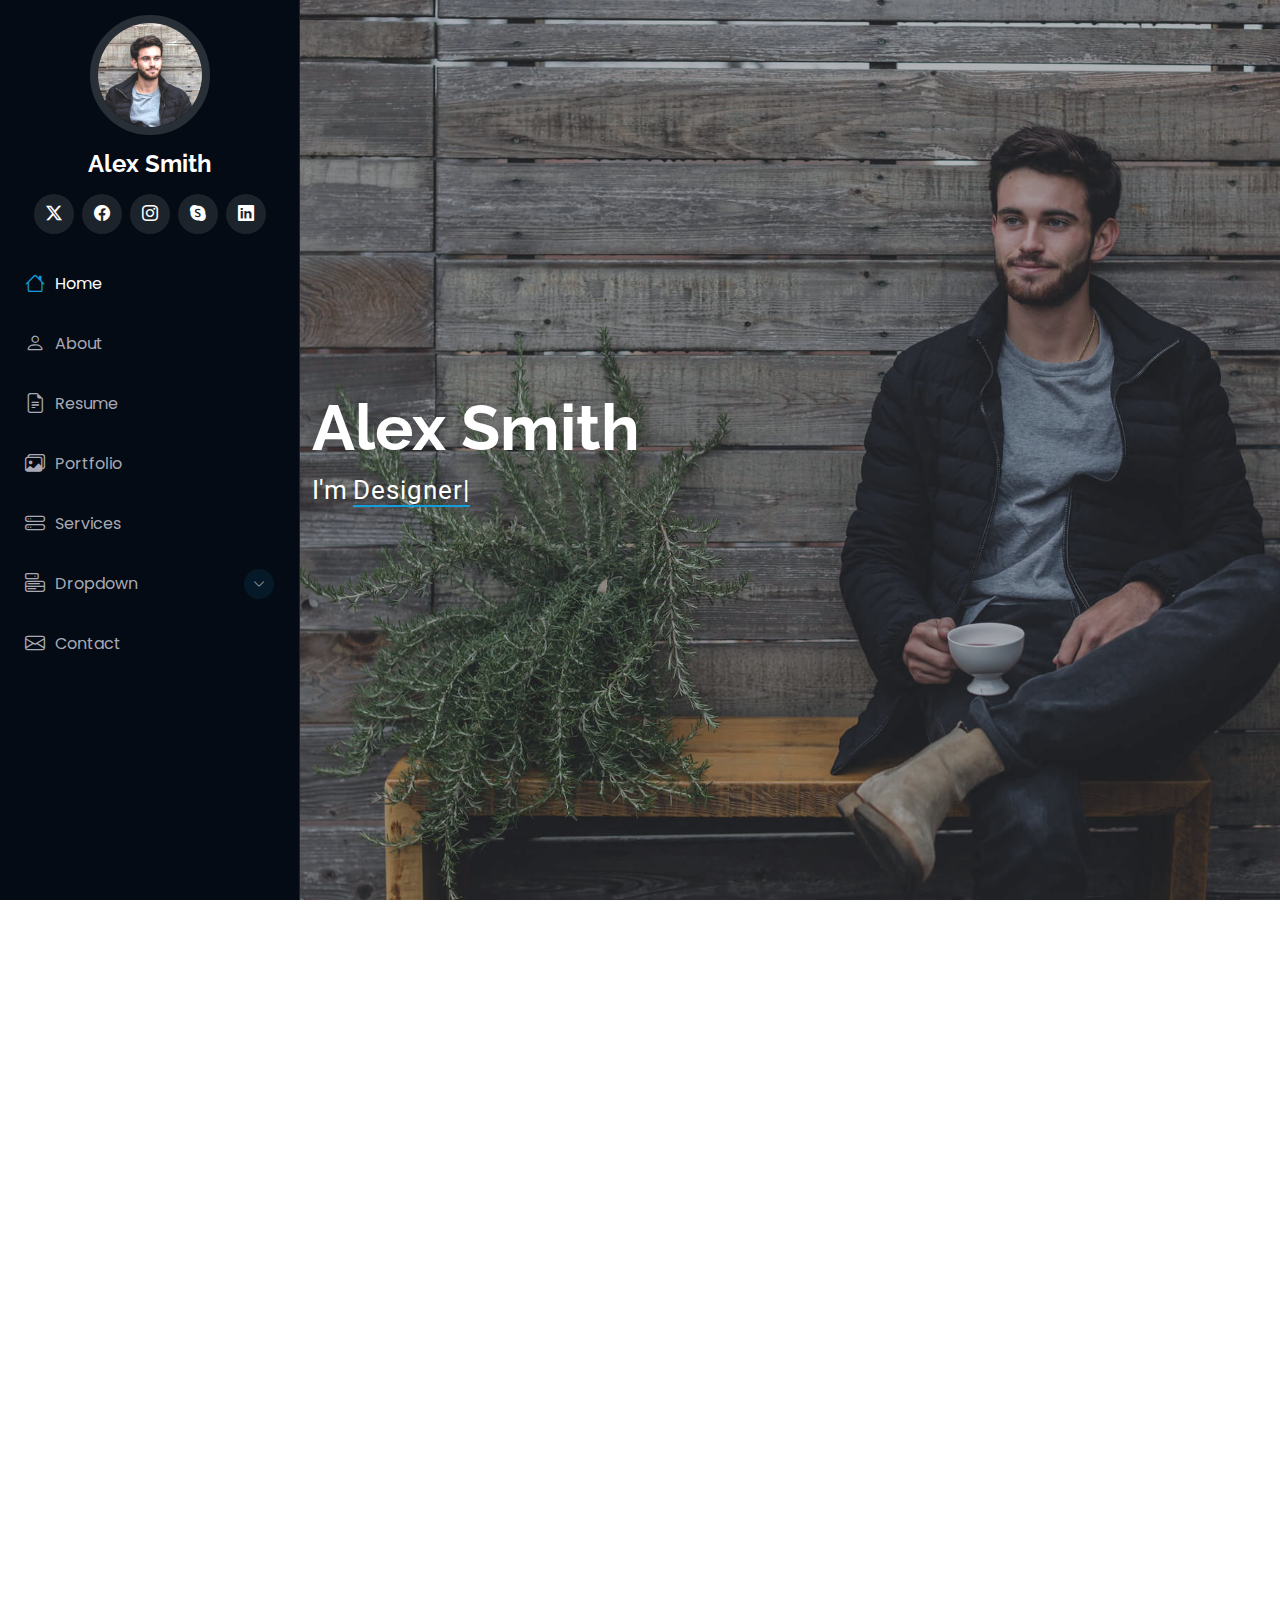
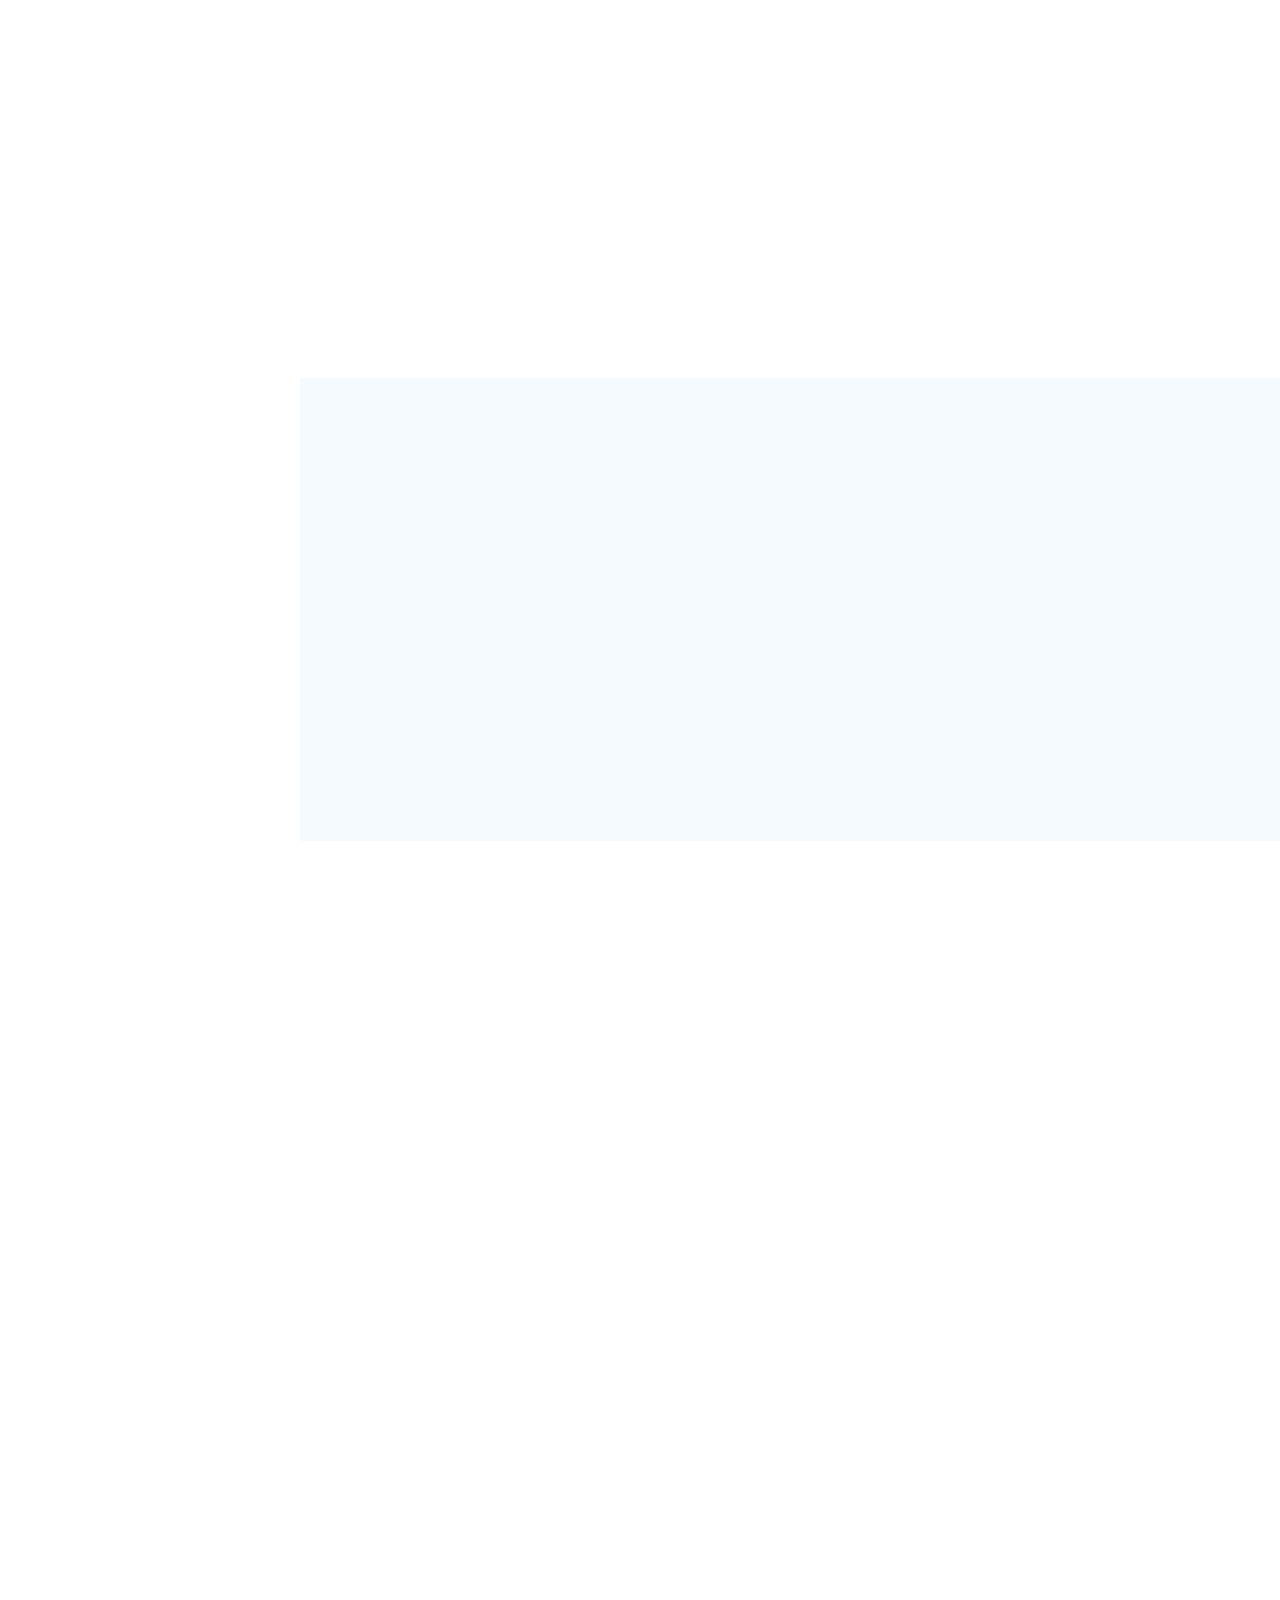
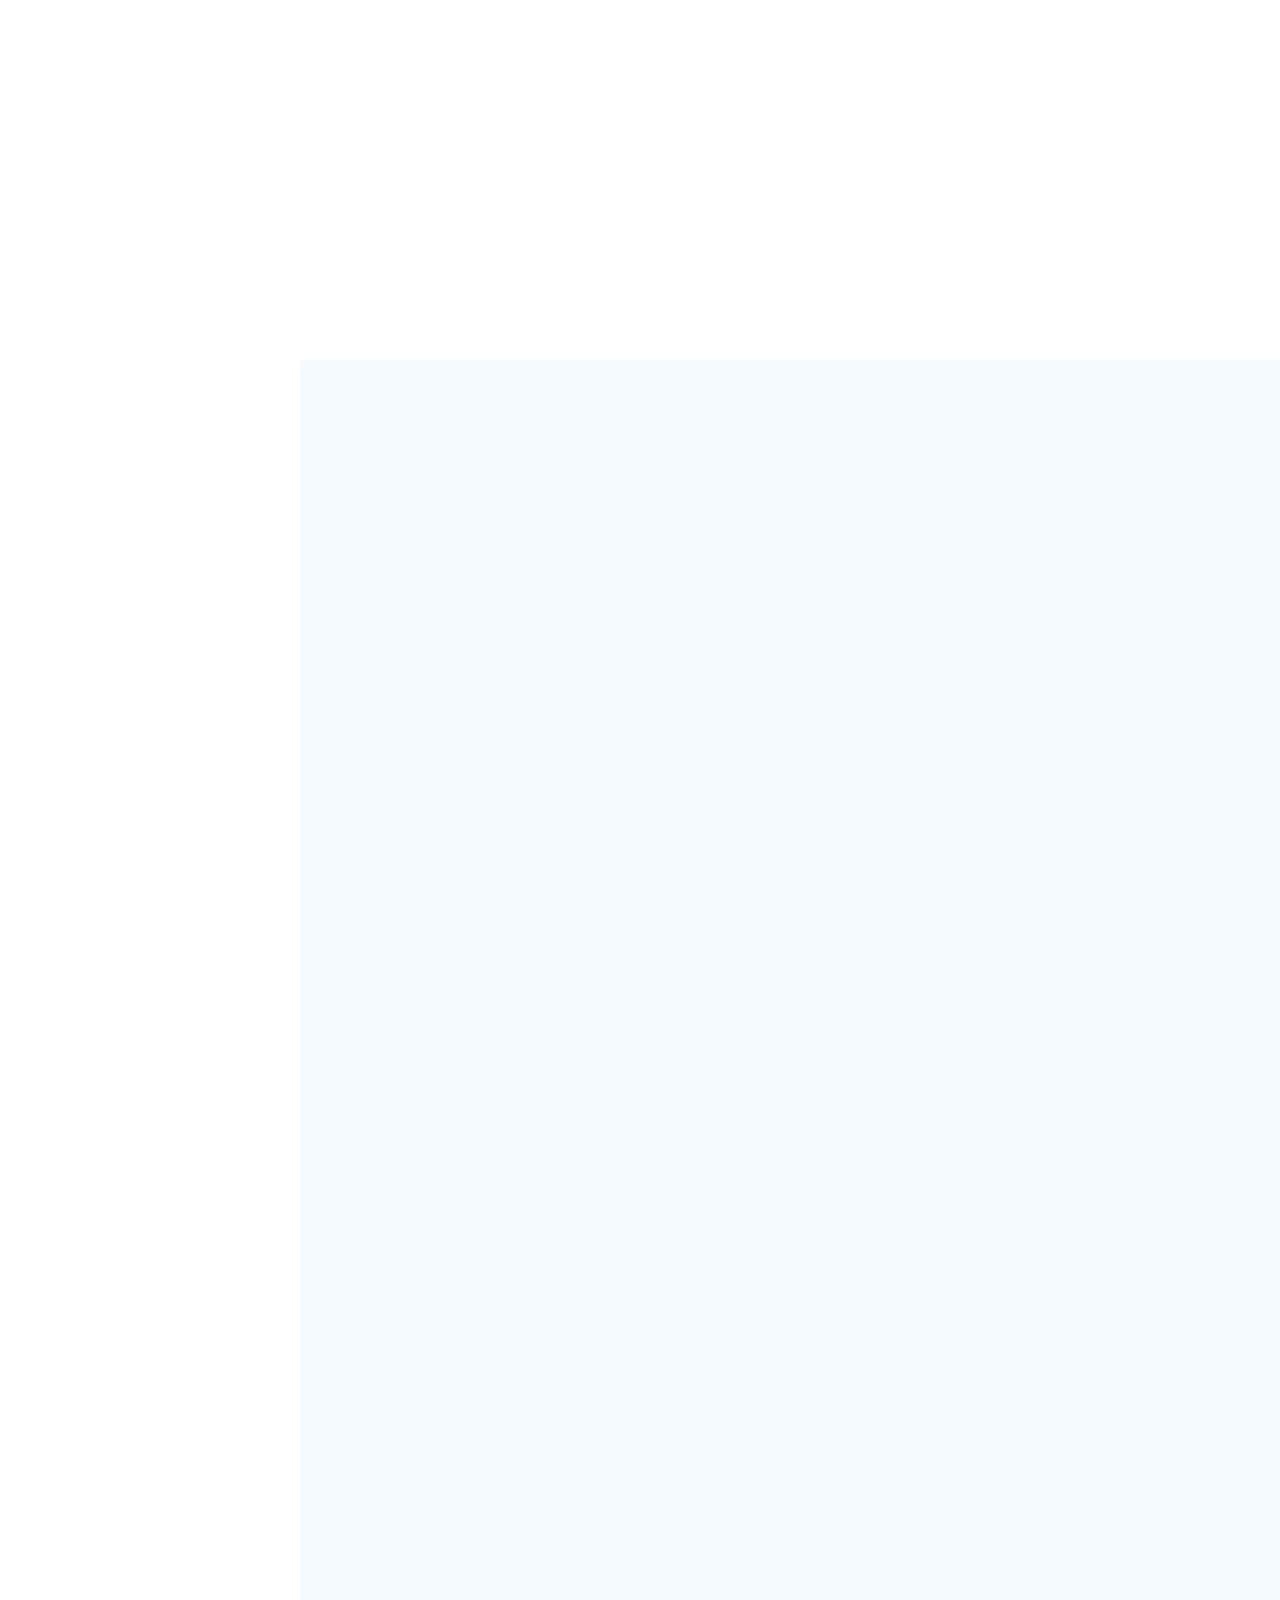
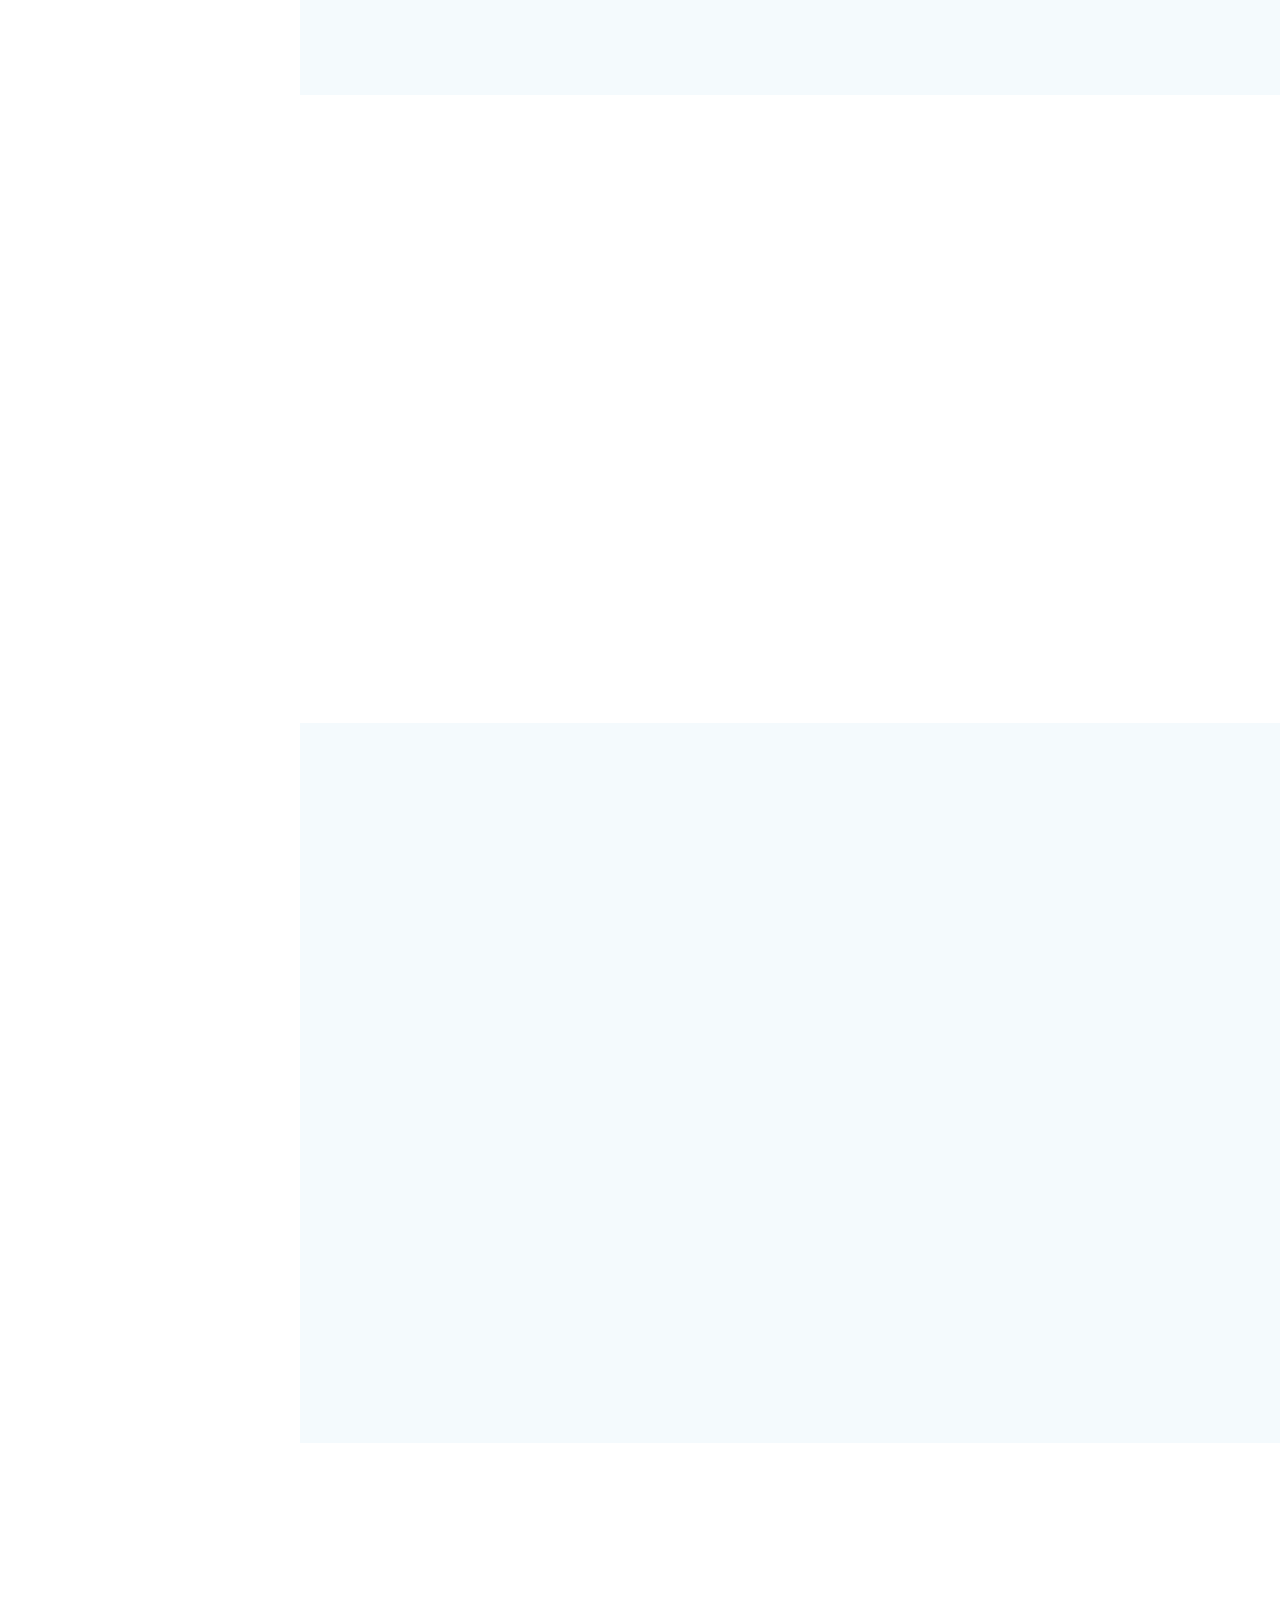
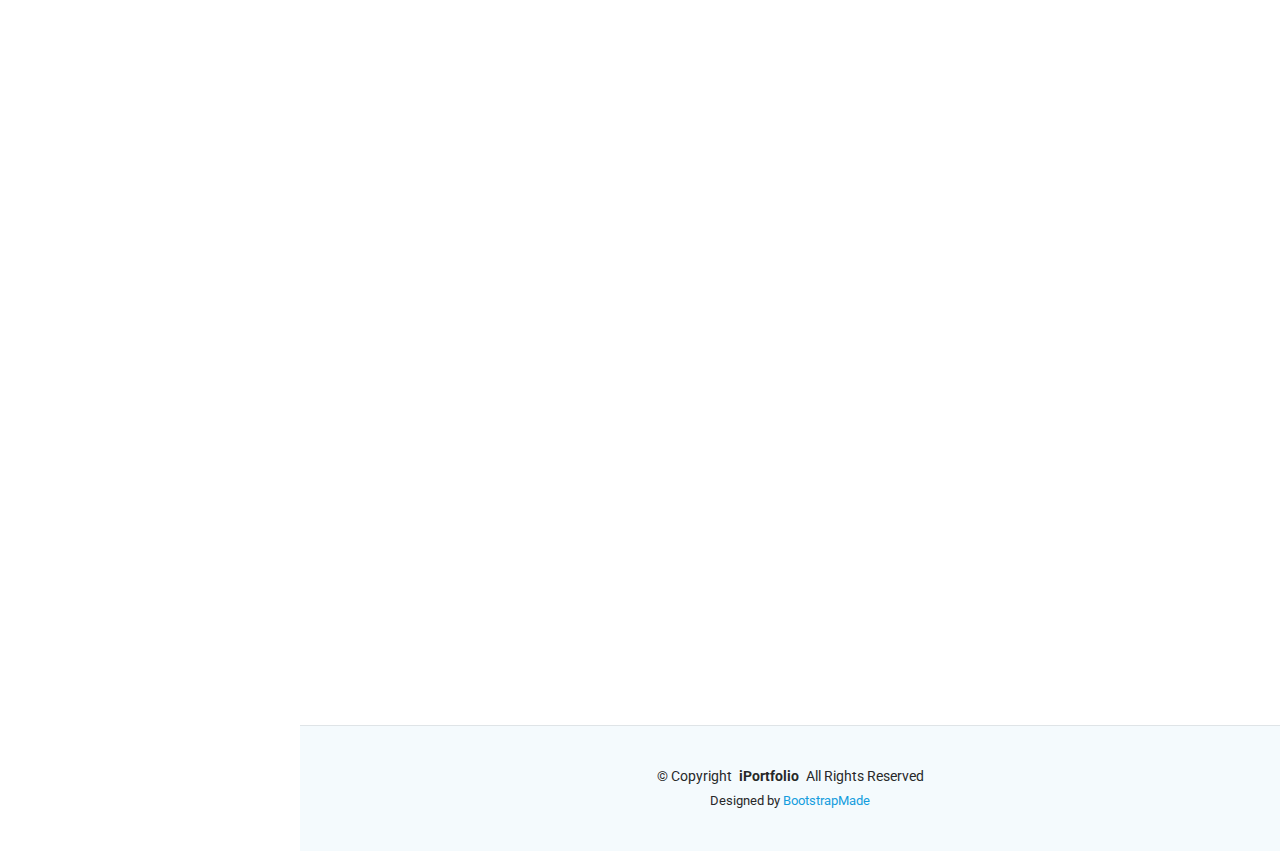
==== index.html @ f234fbe8 "initial project setup" ====
<!DOCTYPE html>
<html lang="en">

<head>
  <meta charset="utf-8">
  <meta content="width=device-width, initial-scale=1.0" name="viewport">
  <title>Index - iPortfolio Bootstrap Template</title>
  <meta content="" name="description">
  <meta content="" name="keywords">

  <!-- Favicons -->
  <link href="assets/img/favicon.png" rel="icon">
  <link href="assets/img/apple-touch-icon.png" rel="apple-touch-icon">

  <!-- Fonts -->
  <link href="https://fonts.googleapis.com" rel="preconnect">
  <link href="https://fonts.gstatic.com" rel="preconnect" crossorigin>
  <link href="https://fonts.googleapis.com/css2?family=Roboto:ital,wght@0,100;0,300;0,400;0,500;0,700;0,900;1,100;1,300;1,400;1,500;1,700;1,900&family=Poppins:ital,wght@0,100;0,200;0,300;0,400;0,500;0,600;0,700;0,800;0,900;1,100;1,200;1,300;1,400;1,500;1,600;1,700;1,800;1,900&family=Raleway:ital,wght@0,100;0,200;0,300;0,400;0,500;0,600;0,700;0,800;0,900;1,100;1,200;1,300;1,400;1,500;1,600;1,700;1,800;1,900&display=swap" rel="stylesheet">

  <!-- Vendor CSS Files -->
  <link href="assets/vendor/bootstrap/css/bootstrap.min.css" rel="stylesheet">
  <link href="assets/vendor/bootstrap-icons/bootstrap-icons.css" rel="stylesheet">
  <link href="assets/vendor/aos/aos.css" rel="stylesheet">
  <link href="assets/vendor/glightbox/css/glightbox.min.css" rel="stylesheet">
  <link href="assets/vendor/swiper/swiper-bundle.min.css" rel="stylesheet">

  <!-- Main CSS File -->
  <link href="assets/css/main.css" rel="stylesheet">

  <!-- =======================================================
  * Template Name: iPortfolio
  * Template URL: https://bootstrapmade.com/iportfolio-bootstrap-portfolio-websites-template/
  * Updated: Jun 29 2024 with Bootstrap v5.3.3
  * Author: BootstrapMade.com
  * License: https://bootstrapmade.com/license/
  ======================================================== -->
</head>

<body class="index-page">

  <header id="header" class="header dark-background d-flex flex-column">
    <i class="header-toggle d-xl-none bi bi-list"></i>

    <div class="profile-img">
      <img src="assets/img/my-profile-img.jpg" alt="" class="img-fluid rounded-circle">
    </div>

    <a href="index.html" class="logo d-flex align-items-center justify-content-center">
      <!-- Uncomment the line below if you also wish to use an image logo -->
      <!-- <img src="assets/img/logo.png" alt=""> -->
      <h1 class="sitename">Alex Smith</h1>
    </a>

    <div class="social-links text-center">
      <a href="#" class="twitter"><i class="bi bi-twitter-x"></i></a>
      <a href="#" class="facebook"><i class="bi bi-facebook"></i></a>
      <a href="#" class="instagram"><i class="bi bi-instagram"></i></a>
      <a href="#" class="google-plus"><i class="bi bi-skype"></i></a>
      <a href="#" class="linkedin"><i class="bi bi-linkedin"></i></a>
    </div>

    <nav id="navmenu" class="navmenu">
      <ul>
        <li><a href="#hero" class="active"><i class="bi bi-house navicon"></i>Home</a></li>
        <li><a href="#about"><i class="bi bi-person navicon"></i> About</a></li>
        <li><a href="#resume"><i class="bi bi-file-earmark-text navicon"></i> Resume</a></li>
        <li><a href="#portfolio"><i class="bi bi-images navicon"></i> Portfolio</a></li>
        <li><a href="#services"><i class="bi bi-hdd-stack navicon"></i> Services</a></li>
        <li class="dropdown"><a href="#"><i class="bi bi-menu-button navicon"></i> <span>Dropdown</span> <i class="bi bi-chevron-down toggle-dropdown"></i></a>
          <ul>
            <li><a href="#">Dropdown 1</a></li>
            <li class="dropdown"><a href="#"><span>Deep Dropdown</span> <i class="bi bi-chevron-down toggle-dropdown"></i></a>
              <ul>
                <li><a href="#">Deep Dropdown 1</a></li>
                <li><a href="#">Deep Dropdown 2</a></li>
                <li><a href="#">Deep Dropdown 3</a></li>
                <li><a href="#">Deep Dropdown 4</a></li>
                <li><a href="#">Deep Dropdown 5</a></li>
              </ul>
            </li>
            <li><a href="#">Dropdown 2</a></li>
            <li><a href="#">Dropdown 3</a></li>
            <li><a href="#">Dropdown 4</a></li>
          </ul>
        </li>
        <li><a href="#contact"><i class="bi bi-envelope navicon"></i> Contact</a></li>
      </ul>
    </nav>

  </header>

  <main class="main">

    <!-- Hero Section -->
    <section id="hero" class="hero section dark-background">

      <img src="assets/img/hero-bg.jpg" alt="" data-aos="fade-in" class="">

      <div class="container" data-aos="fade-up" data-aos-delay="100">
        <h2>Alex Smith</h2>
        <p>I'm <span class="typed" data-typed-items="Designer, Developer, Freelancer, Photographer">Designer</span><span class="typed-cursor typed-cursor--blink" aria-hidden="true"></span><span class="typed-cursor typed-cursor--blink" aria-hidden="true"></span></p>
      </div>

    </section><!-- /Hero Section -->

    <!-- About Section -->
    <section id="about" class="about section">

      <!-- Section Title -->
      <div class="container section-title" data-aos="fade-up">
        <h2>About</h2>
        <p>Magnam dolores commodi suscipit. Necessitatibus eius consequatur ex aliquid fuga eum quidem. Sit sint consectetur velit. Quisquam quos quisquam cupiditate. Et nemo qui impedit suscipit alias ea. Quia fugiat sit in iste officiis commodi quidem hic quas.</p>
      </div><!-- End Section Title -->

      <div class="container" data-aos="fade-up" data-aos-delay="100">

        <div class="row gy-4 justify-content-center">
          <div class="col-lg-4">
            <img src="assets/img/my-profile-img.jpg" class="img-fluid" alt="">
          </div>
          <div class="col-lg-8 content">
            <h2>UI/UX Designer &amp; Web Developer.</h2>
            <p class="fst-italic py-3">
              Lorem ipsum dolor sit amet, consectetur adipiscing elit, sed do eiusmod tempor incididunt ut labore et dolore
              magna aliqua.
            </p>
            <div class="row">
              <div class="col-lg-6">
                <ul>
                  <li><i class="bi bi-chevron-right"></i> <strong>Birthday:</strong> <span>1 May 1995</span></li>
                  <li><i class="bi bi-chevron-right"></i> <strong>Website:</strong> <span>www.example.com</span></li>
                  <li><i class="bi bi-chevron-right"></i> <strong>Phone:</strong> <span>+123 456 7890</span></li>
                  <li><i class="bi bi-chevron-right"></i> <strong>City:</strong> <span>New York, USA</span></li>
                </ul>
              </div>
              <div class="col-lg-6">
                <ul>
                  <li><i class="bi bi-chevron-right"></i> <strong>Age:</strong> <span>30</span></li>
                  <li><i class="bi bi-chevron-right"></i> <strong>Degree:</strong> <span>Master</span></li>
                  <li><i class="bi bi-chevron-right"></i> <strong>Email:</strong> <span>email@example.com</span></li>
                  <li><i class="bi bi-chevron-right"></i> <strong>Freelance:</strong> <span>Available</span></li>
                </ul>
              </div>
            </div>
            <p class="py-3">
              Officiis eligendi itaque labore et dolorum mollitia officiis optio vero. Quisquam sunt adipisci omnis et ut. Nulla accusantium dolor incidunt officia tempore. Et eius omnis.
              Cupiditate ut dicta maxime officiis quidem quia. Sed et consectetur qui quia repellendus itaque neque.
            </p>
          </div>
        </div>

      </div>

    </section><!-- /About Section -->

    <!-- Stats Section -->
    <section id="stats" class="stats section">

      <div class="container" data-aos="fade-up" data-aos-delay="100">

        <div class="row gy-4">

          <div class="col-lg-3 col-md-6">
            <div class="stats-item">
              <i class="bi bi-emoji-smile"></i>
              <span data-purecounter-start="0" data-purecounter-end="232" data-purecounter-duration="1" class="purecounter"></span>
              <p><strong>Happy Clients</strong> <span>consequuntur quae</span></p>
            </div>
          </div><!-- End Stats Item -->

          <div class="col-lg-3 col-md-6">
            <div class="stats-item">
              <i class="bi bi-journal-richtext"></i>
              <span data-purecounter-start="0" data-purecounter-end="521" data-purecounter-duration="1" class="purecounter"></span>
              <p><strong>Projects</strong> <span>adipisci atque cum quia aut</span></p>
            </div>
          </div><!-- End Stats Item -->

          <div class="col-lg-3 col-md-6">
            <div class="stats-item">
              <i class="bi bi-headset"></i>
              <span data-purecounter-start="0" data-purecounter-end="1453" data-purecounter-duration="1" class="purecounter"></span>
              <p><strong>Hours Of Support</strong> <span>aut commodi quaerat</span></p>
            </div>
          </div><!-- End Stats Item -->

          <div class="col-lg-3 col-md-6">
            <div class="stats-item">
              <i class="bi bi-people"></i>
              <span data-purecounter-start="0" data-purecounter-end="32" data-purecounter-duration="1" class="purecounter"></span>
              <p><strong>Hard Workers</strong> <span>rerum asperiores dolor</span></p>
            </div>
          </div><!-- End Stats Item -->

        </div>

      </div>

    </section><!-- /Stats Section -->

    <!-- Skills Section -->
    <section id="skills" class="skills section light-background">

      <!-- Section Title -->
      <div class="container section-title" data-aos="fade-up">
        <h2>Skills</h2>
        <p>Necessitatibus eius consequatur ex aliquid fuga eum quidem sint consectetur velit</p>
      </div><!-- End Section Title -->

      <div class="container" data-aos="fade-up" data-aos-delay="100">

        <div class="row skills-content skills-animation">

          <div class="col-lg-6">

            <div class="progress">
              <span class="skill"><span>HTML</span> <i class="val">100%</i></span>
              <div class="progress-bar-wrap">
                <div class="progress-bar" role="progressbar" aria-valuenow="100" aria-valuemin="0" aria-valuemax="100"></div>
              </div>
            </div><!-- End Skills Item -->

            <div class="progress">
              <span class="skill"><span>CSS</span> <i class="val">90%</i></span>
              <div class="progress-bar-wrap">
                <div class="progress-bar" role="progressbar" aria-valuenow="90" aria-valuemin="0" aria-valuemax="100"></div>
              </div>
            </div><!-- End Skills Item -->

            <div class="progress">
              <span class="skill"><span>JavaScript</span> <i class="val">75%</i></span>
              <div class="progress-bar-wrap">
                <div class="progress-bar" role="progressbar" aria-valuenow="75" aria-valuemin="0" aria-valuemax="100"></div>
              </div>
            </div><!-- End Skills Item -->

          </div>

          <div class="col-lg-6">

            <div class="progress">
              <span class="skill"><span>PHP</span> <i class="val">80%</i></span>
              <div class="progress-bar-wrap">
                <div class="progress-bar" role="progressbar" aria-valuenow="80" aria-valuemin="0" aria-valuemax="100"></div>
              </div>
            </div><!-- End Skills Item -->

            <div class="progress">
              <span class="skill"><span>WordPress/CMS</span> <i class="val">90%</i></span>
              <div class="progress-bar-wrap">
                <div class="progress-bar" role="progressbar" aria-valuenow="90" aria-valuemin="0" aria-valuemax="100"></div>
              </div>
            </div><!-- End Skills Item -->

            <div class="progress">
              <span class="skill"><span>Photoshop</span> <i class="val">55%</i></span>
              <div class="progress-bar-wrap">
                <div class="progress-bar" role="progressbar" aria-valuenow="55" aria-valuemin="0" aria-valuemax="100"></div>
              </div>
            </div><!-- End Skills Item -->

          </div>

        </div>

      </div>

    </section><!-- /Skills Section -->

    <!-- Resume Section -->
    <section id="resume" class="resume section">

      <!-- Section Title -->
      <div class="container section-title" data-aos="fade-up">
        <h2>Resume</h2>
        <p>Magnam dolores commodi suscipit. Necessitatibus eius consequatur ex aliquid fuga eum quidem. Sit sint consectetur velit. Quisquam quos quisquam cupiditate. Et nemo qui impedit suscipit alias ea. Quia fugiat sit in iste officiis commodi quidem hic quas.</p>
      </div><!-- End Section Title -->

      <div class="container">

        <div class="row">

          <div class="col-lg-6" data-aos="fade-up" data-aos-delay="100">
            <h3 class="resume-title">Sumary</h3>

            <div class="resume-item pb-0">
              <h4>Brandon Johnson</h4>
              <p><em>Innovative and deadline-driven Graphic Designer with 3+ years of experience designing and developing user-centered digital/print marketing material from initial concept to final, polished deliverable.</em></p>
              <ul>
                <li>Portland par 127,Orlando, FL</li>
                <li>(123) 456-7891</li>
                <li>alice.barkley@example.com</li>
              </ul>
            </div><!-- Edn Resume Item -->

            <h3 class="resume-title">Education</h3>
            <div class="resume-item">
              <h4>Master of Fine Arts &amp; Graphic Design</h4>
              <h5>2015 - 2016</h5>
              <p><em>Rochester Institute of Technology, Rochester, NY</em></p>
              <p>Qui deserunt veniam. Et sed aliquam labore tempore sed quisquam iusto autem sit. Ea vero voluptatum qui ut dignissimos deleniti nerada porti sand markend</p>
            </div><!-- Edn Resume Item -->

            <div class="resume-item">
              <h4>Bachelor of Fine Arts &amp; Graphic Design</h4>
              <h5>2010 - 2014</h5>
              <p><em>Rochester Institute of Technology, Rochester, NY</em></p>
              <p>Quia nobis sequi est occaecati aut. Repudiandae et iusto quae reiciendis et quis Eius vel ratione eius unde vitae rerum voluptates asperiores voluptatem Earum molestiae consequatur neque etlon sader mart dila</p>
            </div><!-- Edn Resume Item -->

          </div>

          <div class="col-lg-6" data-aos="fade-up" data-aos-delay="200">
            <h3 class="resume-title">Professional Experience</h3>
            <div class="resume-item">
              <h4>Senior graphic design specialist</h4>
              <h5>2019 - Present</h5>
              <p><em>Experion, New York, NY </em></p>
              <ul>
                <li>Lead in the design, development, and implementation of the graphic, layout, and production communication materials</li>
                <li>Delegate tasks to the 7 members of the design team and provide counsel on all aspects of the project. </li>
                <li>Supervise the assessment of all graphic materials in order to ensure quality and accuracy of the design</li>
                <li>Oversee the efficient use of production project budgets ranging from $2,000 - $25,000</li>
              </ul>
            </div><!-- Edn Resume Item -->

            <div class="resume-item">
              <h4>Graphic design specialist</h4>
              <h5>2017 - 2018</h5>
              <p><em>Stepping Stone Advertising, New York, NY</em></p>
              <ul>
                <li>Developed numerous marketing programs (logos, brochures,infographics, presentations, and advertisements).</li>
                <li>Managed up to 5 projects or tasks at a given time while under pressure</li>
                <li>Recommended and consulted with clients on the most appropriate graphic design</li>
                <li>Created 4+ design presentations and proposals a month for clients and account managers</li>
              </ul>
            </div><!-- Edn Resume Item -->

          </div>

        </div>

      </div>

    </section><!-- /Resume Section -->

    <!-- Portfolio Section -->
    <section id="portfolio" class="portfolio section light-background">

      <!-- Section Title -->
      <div class="container section-title" data-aos="fade-up">
        <h2>Portfolio</h2>
        <p>Magnam dolores commodi suscipit. Necessitatibus eius consequatur ex aliquid fuga eum quidem. Sit sint consectetur velit. Quisquam quos quisquam cupiditate. Et nemo qui impedit suscipit alias ea. Quia fugiat sit in iste officiis commodi quidem hic quas.</p>
      </div><!-- End Section Title -->

      <div class="container">

        <div class="isotope-layout" data-default-filter="*" data-layout="masonry" data-sort="original-order">

          <ul class="portfolio-filters isotope-filters" data-aos="fade-up" data-aos-delay="100">
            <li data-filter="*" class="filter-active">All</li>
            <li data-filter=".filter-app">App</li>
            <li data-filter=".filter-product">Product</li>
            <li data-filter=".filter-branding">Branding</li>
            <li data-filter=".filter-books">Books</li>
          </ul><!-- End Portfolio Filters -->

          <div class="row gy-4 isotope-container" data-aos="fade-up" data-aos-delay="200">

            <div class="col-lg-4 col-md-6 portfolio-item isotope-item filter-app">
              <div class="portfolio-content h-100">
                <img src="assets/img/portfolio/app-1.jpg" class="img-fluid" alt="">
                <div class="portfolio-info">
                  <h4>App 1</h4>
                  <p>Lorem ipsum, dolor sit amet consectetur</p>
                  <a href="assets/img/portfolio/app-1.jpg" title="App 1" data-gallery="portfolio-gallery-app" class="glightbox preview-link"><i class="bi bi-zoom-in"></i></a>
                  <a href="portfolio-details.html" title="More Details" class="details-link"><i class="bi bi-link-45deg"></i></a>
                </div>
              </div>
            </div><!-- End Portfolio Item -->

            <div class="col-lg-4 col-md-6 portfolio-item isotope-item filter-product">
              <div class="portfolio-content h-100">
                <img src="assets/img/portfolio/product-1.jpg" class="img-fluid" alt="">
                <div class="portfolio-info">
                  <h4>Product 1</h4>
                  <p>Lorem ipsum, dolor sit amet consectetur</p>
                  <a href="assets/img/portfolio/product-1.jpg" title="Product 1" data-gallery="portfolio-gallery-product" class="glightbox preview-link"><i class="bi bi-zoom-in"></i></a>
                  <a href="portfolio-details.html" title="More Details" class="details-link"><i class="bi bi-link-45deg"></i></a>
                </div>
              </div>
            </div><!-- End Portfolio Item -->

            <div class="col-lg-4 col-md-6 portfolio-item isotope-item filter-branding">
              <div class="portfolio-content h-100">
                <img src="assets/img/portfolio/branding-1.jpg" class="img-fluid" alt="">
                <div class="portfolio-info">
                  <h4>Branding 1</h4>
                  <p>Lorem ipsum, dolor sit amet consectetur</p>
                  <a href="assets/img/portfolio/branding-1.jpg" title="Branding 1" data-gallery="portfolio-gallery-branding" class="glightbox preview-link"><i class="bi bi-zoom-in"></i></a>
                  <a href="portfolio-details.html" title="More Details" class="details-link"><i class="bi bi-link-45deg"></i></a>
                </div>
              </div>
            </div><!-- End Portfolio Item -->

            <div class="col-lg-4 col-md-6 portfolio-item isotope-item filter-books">
              <div class="portfolio-content h-100">
                <img src="assets/img/portfolio/books-1.jpg" class="img-fluid" alt="">
                <div class="portfolio-info">
                  <h4>Books 1</h4>
                  <p>Lorem ipsum, dolor sit amet consectetur</p>
                  <a href="assets/img/portfolio/books-1.jpg" title="Branding 1" data-gallery="portfolio-gallery-book" class="glightbox preview-link"><i class="bi bi-zoom-in"></i></a>
                  <a href="portfolio-details.html" title="More Details" class="details-link"><i class="bi bi-link-45deg"></i></a>
                </div>
              </div>
            </div><!-- End Portfolio Item -->

            <div class="col-lg-4 col-md-6 portfolio-item isotope-item filter-app">
              <div class="portfolio-content h-100">
                <img src="assets/img/portfolio/app-2.jpg" class="img-fluid" alt="">
                <div class="portfolio-info">
                  <h4>App 2</h4>
                  <p>Lorem ipsum, dolor sit amet consectetur</p>
                  <a href="assets/img/portfolio/app-2.jpg" title="App 2" data-gallery="portfolio-gallery-app" class="glightbox preview-link"><i class="bi bi-zoom-in"></i></a>
                  <a href="portfolio-details.html" title="More Details" class="details-link"><i class="bi bi-link-45deg"></i></a>
                </div>
              </div>
            </div><!-- End Portfolio Item -->

            <div class="col-lg-4 col-md-6 portfolio-item isotope-item filter-product">
              <div class="portfolio-content h-100">
                <img src="assets/img/portfolio/product-2.jpg" class="img-fluid" alt="">
                <div class="portfolio-info">
                  <h4>Product 2</h4>
                  <p>Lorem ipsum, dolor sit amet consectetur</p>
                  <a href="assets/img/portfolio/product-2.jpg" title="Product 2" data-gallery="portfolio-gallery-product" class="glightbox preview-link"><i class="bi bi-zoom-in"></i></a>
                  <a href="portfolio-details.html" title="More Details" class="details-link"><i class="bi bi-link-45deg"></i></a>
                </div>
              </div>
            </div><!-- End Portfolio Item -->

            <div class="col-lg-4 col-md-6 portfolio-item isotope-item filter-branding">
              <div class="portfolio-content h-100">
                <img src="assets/img/portfolio/branding-2.jpg" class="img-fluid" alt="">
                <div class="portfolio-info">
                  <h4>Branding 2</h4>
                  <p>Lorem ipsum, dolor sit amet consectetur</p>
                  <a href="assets/img/portfolio/branding-2.jpg" title="Branding 2" data-gallery="portfolio-gallery-branding" class="glightbox preview-link"><i class="bi bi-zoom-in"></i></a>
                  <a href="portfolio-details.html" title="More Details" class="details-link"><i class="bi bi-link-45deg"></i></a>
                </div>
              </div>
            </div><!-- End Portfolio Item -->

            <div class="col-lg-4 col-md-6 portfolio-item isotope-item filter-books">
              <div class="portfolio-content h-100">
                <img src="assets/img/portfolio/books-2.jpg" class="img-fluid" alt="">
                <div class="portfolio-info">
                  <h4>Books 2</h4>
                  <p>Lorem ipsum, dolor sit amet consectetur</p>
                  <a href="assets/img/portfolio/books-2.jpg" title="Branding 2" data-gallery="portfolio-gallery-book" class="glightbox preview-link"><i class="bi bi-zoom-in"></i></a>
                  <a href="portfolio-details.html" title="More Details" class="details-link"><i class="bi bi-link-45deg"></i></a>
                </div>
              </div>
            </div><!-- End Portfolio Item -->

            <div class="col-lg-4 col-md-6 portfolio-item isotope-item filter-app">
              <div class="portfolio-content h-100">
                <img src="assets/img/portfolio/app-3.jpg" class="img-fluid" alt="">
                <div class="portfolio-info">
                  <h4>App 3</h4>
                  <p>Lorem ipsum, dolor sit amet consectetur</p>
                  <a href="assets/img/portfolio/app-3.jpg" title="App 3" data-gallery="portfolio-gallery-app" class="glightbox preview-link"><i class="bi bi-zoom-in"></i></a>
                  <a href="portfolio-details.html" title="More Details" class="details-link"><i class="bi bi-link-45deg"></i></a>
                </div>
              </div>
            </div><!-- End Portfolio Item -->

            <div class="col-lg-4 col-md-6 portfolio-item isotope-item filter-product">
              <div class="portfolio-content h-100">
                <img src="assets/img/portfolio/product-3.jpg" class="img-fluid" alt="">
                <div class="portfolio-info">
                  <h4>Product 3</h4>
                  <p>Lorem ipsum, dolor sit amet consectetur</p>
                  <a href="assets/img/portfolio/product-3.jpg" title="Product 3" data-gallery="portfolio-gallery-product" class="glightbox preview-link"><i class="bi bi-zoom-in"></i></a>
                  <a href="portfolio-details.html" title="More Details" class="details-link"><i class="bi bi-link-45deg"></i></a>
                </div>
              </div>
            </div><!-- End Portfolio Item -->

            <div class="col-lg-4 col-md-6 portfolio-item isotope-item filter-branding">
              <div class="portfolio-content h-100">
                <img src="assets/img/portfolio/branding-3.jpg" class="img-fluid" alt="">
                <div class="portfolio-info">
                  <h4>Branding 3</h4>
                  <p>Lorem ipsum, dolor sit amet consectetur</p>
                  <a href="assets/img/portfolio/branding-3.jpg" title="Branding 2" data-gallery="portfolio-gallery-branding" class="glightbox preview-link"><i class="bi bi-zoom-in"></i></a>
                  <a href="portfolio-details.html" title="More Details" class="details-link"><i class="bi bi-link-45deg"></i></a>
                </div>
              </div>
            </div><!-- End Portfolio Item -->

            <div class="col-lg-4 col-md-6 portfolio-item isotope-item filter-books">
              <div class="portfolio-content h-100">
                <img src="assets/img/portfolio/books-3.jpg" class="img-fluid" alt="">
                <div class="portfolio-info">
                  <h4>Books 3</h4>
                  <p>Lorem ipsum, dolor sit amet consectetur</p>
                  <a href="assets/img/portfolio/books-3.jpg" title="Branding 3" data-gallery="portfolio-gallery-book" class="glightbox preview-link"><i class="bi bi-zoom-in"></i></a>
                  <a href="portfolio-details.html" title="More Details" class="details-link"><i class="bi bi-link-45deg"></i></a>
                </div>
              </div>
            </div><!-- End Portfolio Item -->

          </div><!-- End Portfolio Container -->

        </div>

      </div>

    </section><!-- /Portfolio Section -->

    <!-- Services Section -->
    <section id="services" class="services section">

      <!-- Section Title -->
      <div class="container section-title" data-aos="fade-up">
        <h2>Services</h2>
        <p>Magnam dolores commodi suscipit. Necessitatibus eius consequatur ex aliquid fuga eum quidem. Sit sint consectetur velit. Quisquam quos quisquam cupiditate. Et nemo qui impedit suscipit alias ea. Quia fugiat sit in iste officiis commodi quidem hic quas.</p>
      </div><!-- End Section Title -->

      <div class="container">

        <div class="row gy-4">

          <div class="col-lg-4 col-md-6 service-item d-flex" data-aos="fade-up" data-aos-delay="100">
            <div class="icon flex-shrink-0"><i class="bi bi-briefcase"></i></div>
            <div>
              <h4 class="title"><a href="service-details.html" class="stretched-link">Lorem Ipsum</a></h4>
              <p class="description">Voluptatum deleniti atque corrupti quos dolores et quas molestias excepturi sint occaecati cupiditate non provident</p>
            </div>
          </div>
          <!-- End Service Item -->

          <div class="col-lg-4 col-md-6 service-item d-flex" data-aos="fade-up" data-aos-delay="200">
            <div class="icon flex-shrink-0"><i class="bi bi-card-checklist"></i></div>
            <div>
              <h4 class="title"><a href="service-details.html" class="stretched-link">Dolor Sitema</a></h4>
              <p class="description">Minim veniam, quis nostrud exercitation ullamco laboris nisi ut aliquip ex ea commodo consequat tarad limino ata</p>
            </div>
          </div><!-- End Service Item -->

          <div class="col-lg-4 col-md-6 service-item d-flex" data-aos="fade-up" data-aos-delay="300">
            <div class="icon flex-shrink-0"><i class="bi bi-bar-chart"></i></div>
            <div>
              <h4 class="title"><a href="service-details.html" class="stretched-link">Sed ut perspiciatis</a></h4>
              <p class="description">Duis aute irure dolor in reprehenderit in voluptate velit esse cillum dolore eu fugiat nulla pariatur</p>
            </div>
          </div><!-- End Service Item -->

          <div class="col-lg-4 col-md-6 service-item d-flex" data-aos="fade-up" data-aos-delay="400">
            <div class="icon flex-shrink-0"><i class="bi bi-binoculars"></i></div>
            <div>
              <h4 class="title"><a href="service-details.html" class="stretched-link">Magni Dolores</a></h4>
              <p class="description">Excepteur sint occaecat cupidatat non proident, sunt in culpa qui officia deserunt mollit anim id est laborum</p>
            </div>
          </div><!-- End Service Item -->

          <div class="col-lg-4 col-md-6 service-item d-flex" data-aos="fade-up" data-aos-delay="500">
            <div class="icon flex-shrink-0"><i class="bi bi-brightness-high"></i></div>
            <div>
              <h4 class="title"><a href="service-details.html" class="stretched-link">Nemo Enim</a></h4>
              <p class="description">At vero eos et accusamus et iusto odio dignissimos ducimus qui blanditiis praesentium voluptatum deleniti atque</p>
            </div>
          </div><!-- End Service Item -->

          <div class="col-lg-4 col-md-6 service-item d-flex" data-aos="fade-up" data-aos-delay="600">
            <div class="icon flex-shrink-0"><i class="bi bi-calendar4-week"></i></div>
            <div>
              <h4 class="title"><a href="service-details.html" class="stretched-link">Eiusmod Tempor</a></h4>
              <p class="description">Et harum quidem rerum facilis est et expedita distinctio. Nam libero tempore, cum soluta nobis est eligendi</p>
            </div>
          </div><!-- End Service Item -->

        </div>

      </div>

    </section><!-- /Services Section -->

    <!-- Testimonials Section -->
    <section id="testimonials" class="testimonials section light-background">

      <!-- Section Title -->
      <div class="container section-title" data-aos="fade-up">
        <h2>Testimonials</h2>
        <p>Necessitatibus eius consequatur ex aliquid fuga eum quidem sint consectetur velit</p>
      </div><!-- End Section Title -->

      <div class="container" data-aos="fade-up" data-aos-delay="100">

        <div class="swiper init-swiper">
          <script type="application/json" class="swiper-config">
            {
              "loop": true,
              "speed": 600,
              "autoplay": {
                "delay": 5000
              },
              "slidesPerView": "auto",
              "pagination": {
                "el": ".swiper-pagination",
                "type": "bullets",
                "clickable": true
              },
              "breakpoints": {
                "320": {
                  "slidesPerView": 1,
                  "spaceBetween": 40
                },
                "1200": {
                  "slidesPerView": 3,
                  "spaceBetween": 1
                }
              }
            }
          </script>
          <div class="swiper-wrapper">

            <div class="swiper-slide">
              <div class="testimonial-item">
                <p>
                  <i class="bi bi-quote quote-icon-left"></i>
                  <span>Proin iaculis purus consequat sem cure digni ssim donec porttitora entum suscipit rhoncus. Accusantium quam, ultricies eget id, aliquam eget nibh et. Maecen aliquam, risus at semper.</span>
                  <i class="bi bi-quote quote-icon-right"></i>
                </p>
                <img src="assets/img/testimonials/testimonials-1.jpg" class="testimonial-img" alt="">
                <h3>Saul Goodman</h3>
                <h4>Ceo &amp; Founder</h4>
              </div>
            </div><!-- End testimonial item -->

            <div class="swiper-slide">
              <div class="testimonial-item">
                <p>
                  <i class="bi bi-quote quote-icon-left"></i>
                  <span>Export tempor illum tamen malis malis eram quae irure esse labore quem cillum quid malis quorum velit fore eram velit sunt aliqua noster fugiat irure amet legam anim culpa.</span>
                  <i class="bi bi-quote quote-icon-right"></i>
                </p>
                <img src="assets/img/testimonials/testimonials-2.jpg" class="testimonial-img" alt="">
                <h3>Sara Wilsson</h3>
                <h4>Designer</h4>
              </div>
            </div><!-- End testimonial item -->

            <div class="swiper-slide">
              <div class="testimonial-item">
                <p>
                  <i class="bi bi-quote quote-icon-left"></i>
                  <span>Enim nisi quem export duis labore cillum quae magna enim sint quorum nulla quem veniam duis minim tempor labore quem eram duis noster aute amet eram fore quis sint minim.</span>
                  <i class="bi bi-quote quote-icon-right"></i>
                </p>
                <img src="assets/img/testimonials/testimonials-3.jpg" class="testimonial-img" alt="">
                <h3>Jena Karlis</h3>
                <h4>Store Owner</h4>
              </div>
            </div><!-- End testimonial item -->

            <div class="swiper-slide">
              <div class="testimonial-item">
                <p>
                  <i class="bi bi-quote quote-icon-left"></i>
                  <span>Fugiat enim eram quae cillum dolore dolor amet nulla culpa multos export minim fugiat dolor enim duis veniam ipsum anim magna sunt elit fore quem dolore labore illum veniam.</span>
                  <i class="bi bi-quote quote-icon-right"></i>
                </p>
                <img src="assets/img/testimonials/testimonials-4.jpg" class="testimonial-img" alt="">
                <h3>Matt Brandon</h3>
                <h4>Freelancer</h4>
              </div>
            </div><!-- End testimonial item -->

            <div class="swiper-slide">
              <div class="testimonial-item">
                <p>
                  <i class="bi bi-quote quote-icon-left"></i>
                  <span>Quis quorum aliqua sint quem legam fore sunt eram irure aliqua veniam tempor noster veniam sunt culpa nulla illum cillum fugiat legam esse veniam culpa fore nisi cillum quid.</span>
                  <i class="bi bi-quote quote-icon-right"></i>
                </p>
                <img src="assets/img/testimonials/testimonials-5.jpg" class="testimonial-img" alt="">
                <h3>John Larson</h3>
                <h4>Entrepreneur</h4>
              </div>
            </div><!-- End testimonial item -->

          </div>
          <div class="swiper-pagination"></div>
        </div>

      </div>

    </section><!-- /Testimonials Section -->

    <!-- Contact Section -->
    <section id="contact" class="contact section">

      <!-- Section Title -->
      <div class="container section-title" data-aos="fade-up">
        <h2>Contact</h2>
        <p>Necessitatibus eius consequatur ex aliquid fuga eum quidem sint consectetur velit</p>
      </div><!-- End Section Title -->

      <div class="container" data-aos="fade-up" data-aos-delay="100">

        <div class="row gy-4">

          <div class="col-lg-5">

            <div class="info-wrap">
              <div class="info-item d-flex" data-aos="fade-up" data-aos-delay="200">
                <i class="bi bi-geo-alt flex-shrink-0"></i>
                <div>
                  <h3>Address</h3>
                  <p>A108 Adam Street, New York, NY 535022</p>
                </div>
              </div><!-- End Info Item -->

              <div class="info-item d-flex" data-aos="fade-up" data-aos-delay="300">
                <i class="bi bi-telephone flex-shrink-0"></i>
                <div>
                  <h3>Call Us</h3>
                  <p>+1 5589 55488 55</p>
                </div>
              </div><!-- End Info Item -->

              <div class="info-item d-flex" data-aos="fade-up" data-aos-delay="400">
                <i class="bi bi-envelope flex-shrink-0"></i>
                <div>
                  <h3>Email Us</h3>
                  <p>info@example.com</p>
                </div>
              </div><!-- End Info Item -->

              <iframe src="https://www.google.com/maps/embed?pb=!1m14!1m8!1m3!1d48389.78314118045!2d-74.006138!3d40.710059!3m2!1i1024!2i768!4f13.1!3m3!1m2!1s0x89c25a22a3bda30d%3A0xb89d1fe6bc499443!2sDowntown%20Conference%20Center!5e0!3m2!1sen!2sus!4v1676961268712!5m2!1sen!2sus" frameborder="0" style="border:0; width: 100%; height: 270px;" allowfullscreen="" loading="lazy" referrerpolicy="no-referrer-when-downgrade"></iframe>
            </div>
          </div>

          <div class="col-lg-7">
            <form action="forms/contact.php" method="post" class="php-email-form" data-aos="fade-up" data-aos-delay="200">
              <div class="row gy-4">

                <div class="col-md-6">
                  <label for="name-field" class="pb-2">Your Name</label>
                  <input type="text" name="name" id="name-field" class="form-control" required="">
                </div>

                <div class="col-md-6">
                  <label for="email-field" class="pb-2">Your Email</label>
                  <input type="email" class="form-control" name="email" id="email-field" required="">
                </div>

                <div class="col-md-12">
                  <label for="subject-field" class="pb-2">Subject</label>
                  <input type="text" class="form-control" name="subject" id="subject-field" required="">
                </div>

                <div class="col-md-12">
                  <label for="message-field" class="pb-2">Message</label>
                  <textarea class="form-control" name="message" rows="10" id="message-field" required=""></textarea>
                </div>

                <div class="col-md-12 text-center">
                  <div class="loading">Loading</div>
                  <div class="error-message"></div>
                  <div class="sent-message">Your message has been sent. Thank you!</div>

                  <button type="submit">Send Message</button>
                </div>

              </div>
            </form>
          </div><!-- End Contact Form -->

        </div>

      </div>

    </section><!-- /Contact Section -->

  </main>

  <footer id="footer" class="footer position-relative light-background">

    <div class="container">
      <div class="copyright text-center ">
        <p>© <span>Copyright</span> <strong class="px-1 sitename">iPortfolio</strong> <span>All Rights Reserved</span></p>
      </div>
      <div class="credits">
        <!-- All the links in the footer should remain intact. -->
        <!-- You can delete the links only if you've purchased the pro version. -->
        <!-- Licensing information: https://bootstrapmade.com/license/ -->
        <!-- Purchase the pro version with working PHP/AJAX contact form: [buy-url] -->
        Designed by <a href="https://bootstrapmade.com/">BootstrapMade</a>
      </div>
    </div>

  </footer>

  <!-- Scroll Top -->
  <a href="#" id="scroll-top" class="scroll-top d-flex align-items-center justify-content-center"><i class="bi bi-arrow-up-short"></i></a>

  <!-- Preloader -->
  <div id="preloader"></div>

  <!-- Vendor JS Files -->
  <script src="assets/vendor/bootstrap/js/bootstrap.bundle.min.js"></script>
  <script src="assets/vendor/php-email-form/validate.js"></script>
  <script src="assets/vendor/aos/aos.js"></script>
  <script src="assets/vendor/typed.js/typed.umd.js"></script>
  <script src="assets/vendor/purecounter/purecounter_vanilla.js"></script>
  <script src="assets/vendor/waypoints/noframework.waypoints.js"></script>
  <script src="assets/vendor/glightbox/js/glightbox.min.js"></script>
  <script src="assets/vendor/imagesloaded/imagesloaded.pkgd.min.js"></script>
  <script src="assets/vendor/isotope-layout/isotope.pkgd.min.js"></script>
  <script src="assets/vendor/swiper/swiper-bundle.min.js"></script>

  <!-- Main JS File -->
  <script src="assets/js/main.js"></script>

</body>

</html>
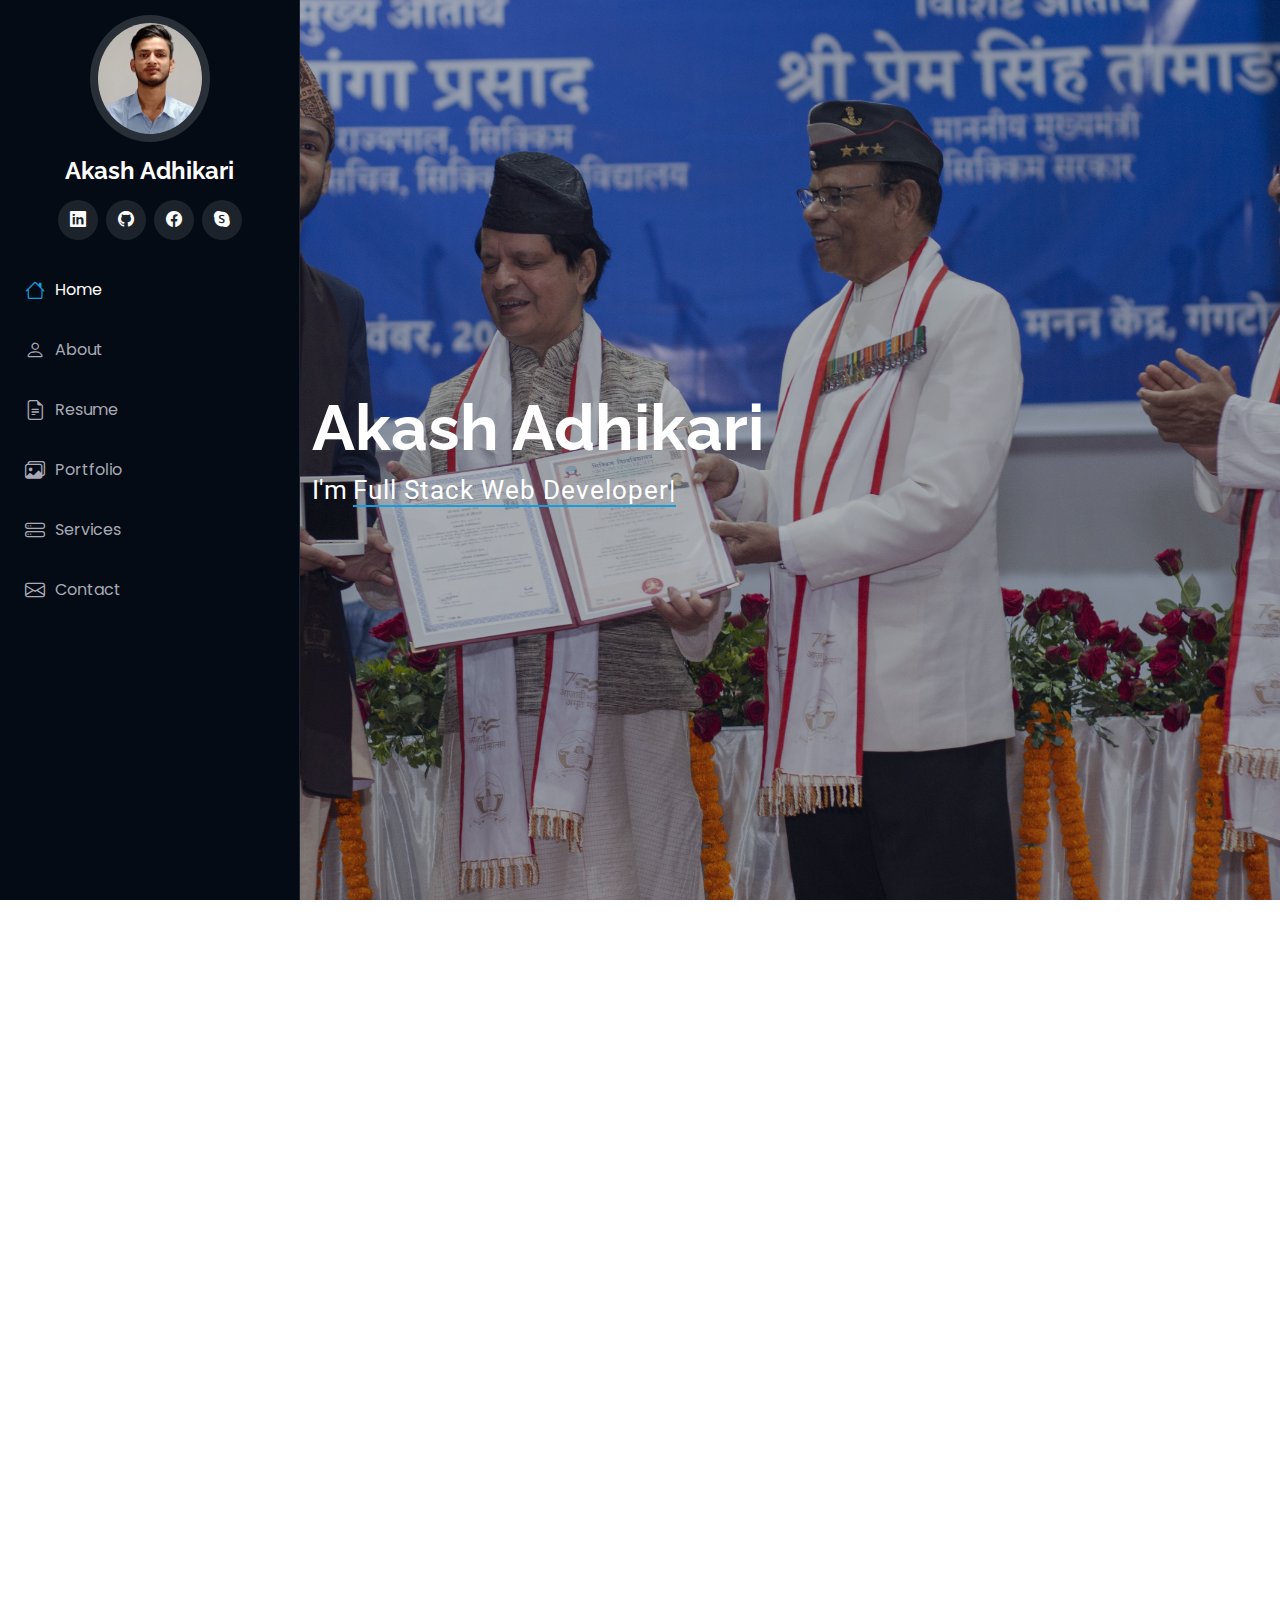
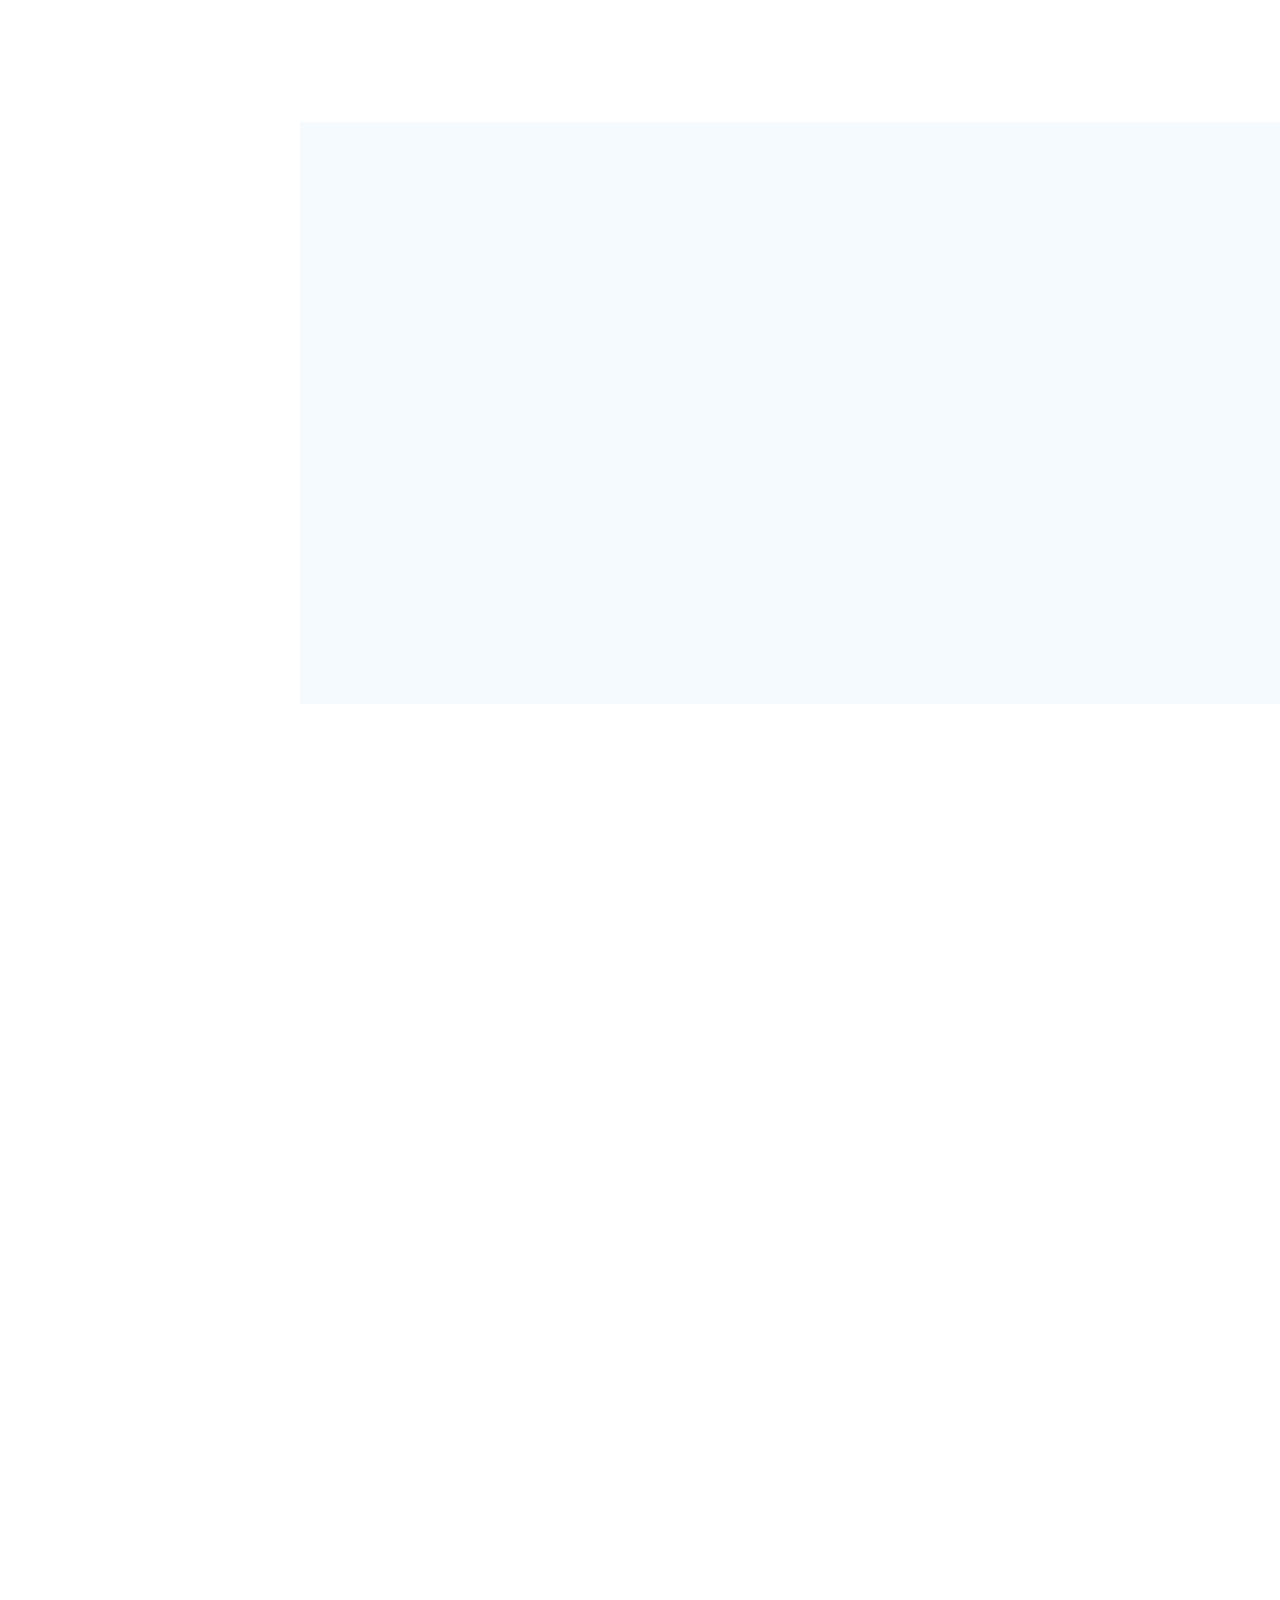
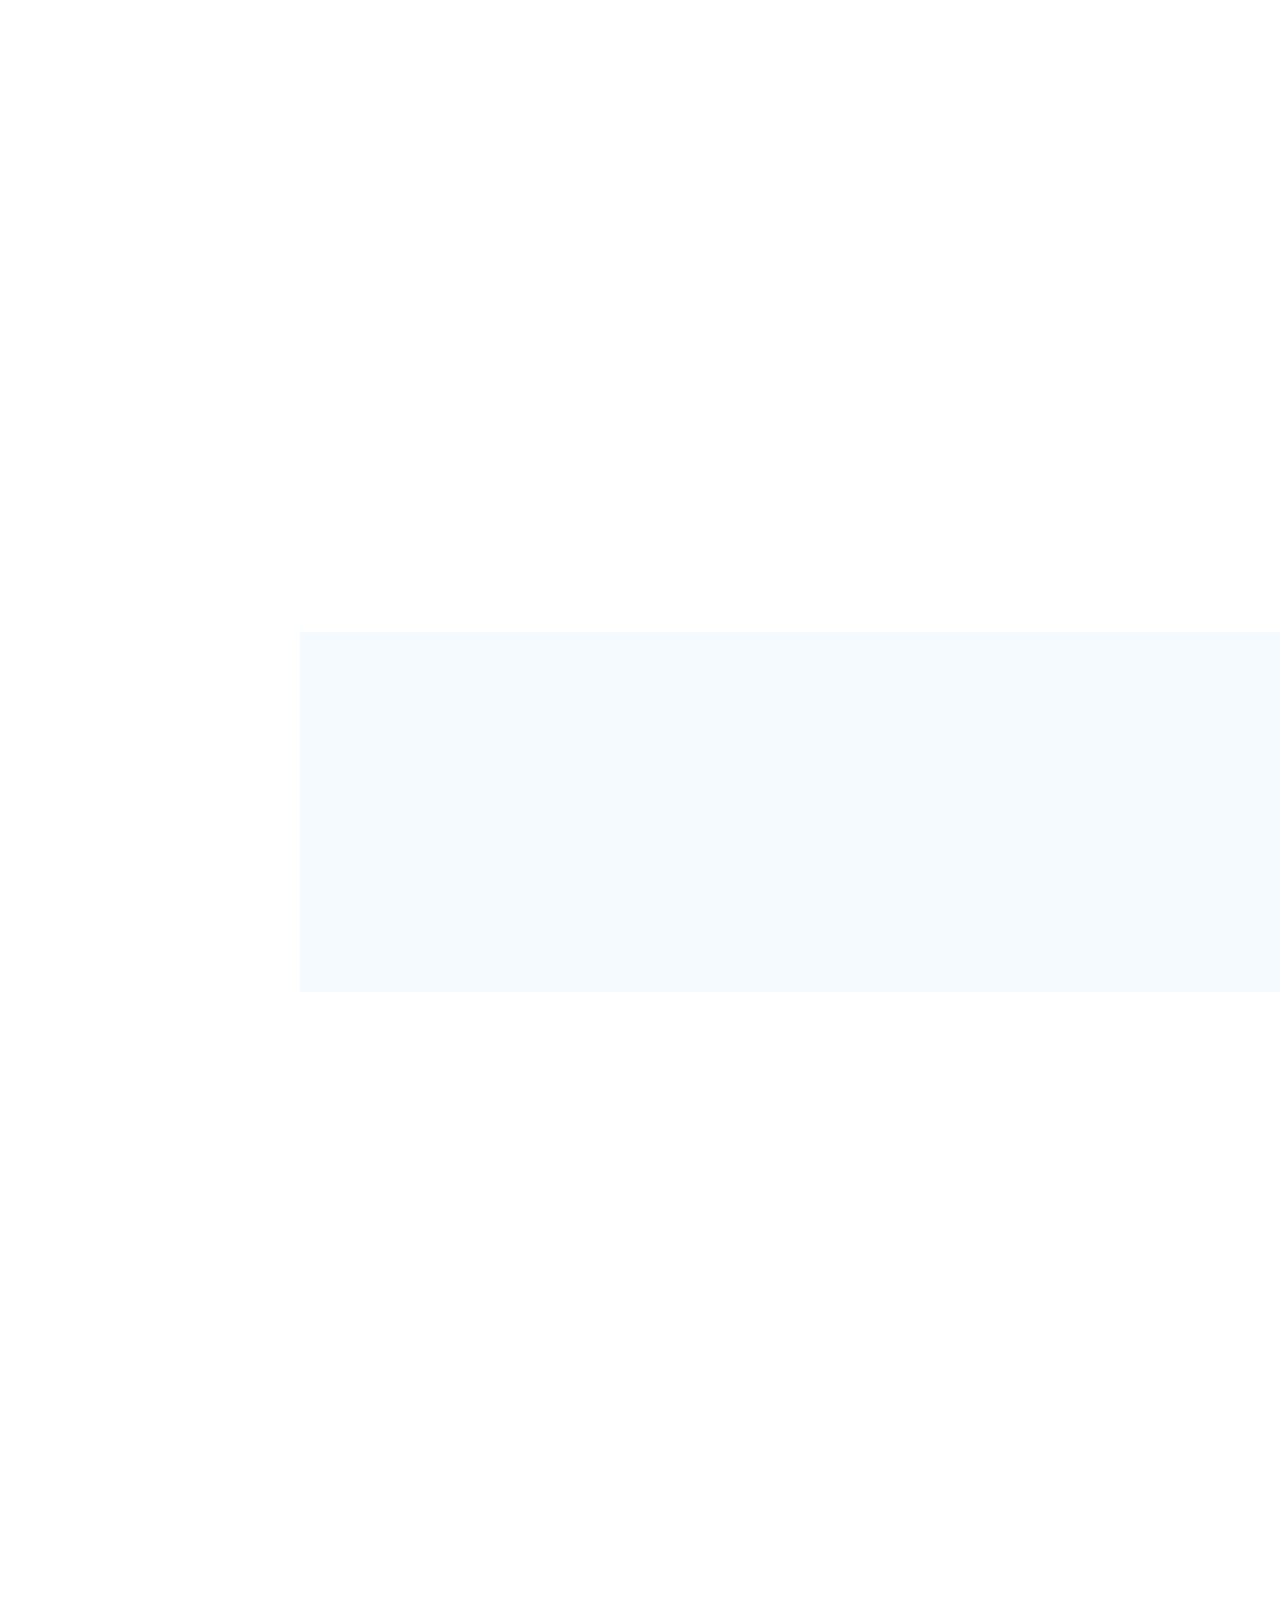
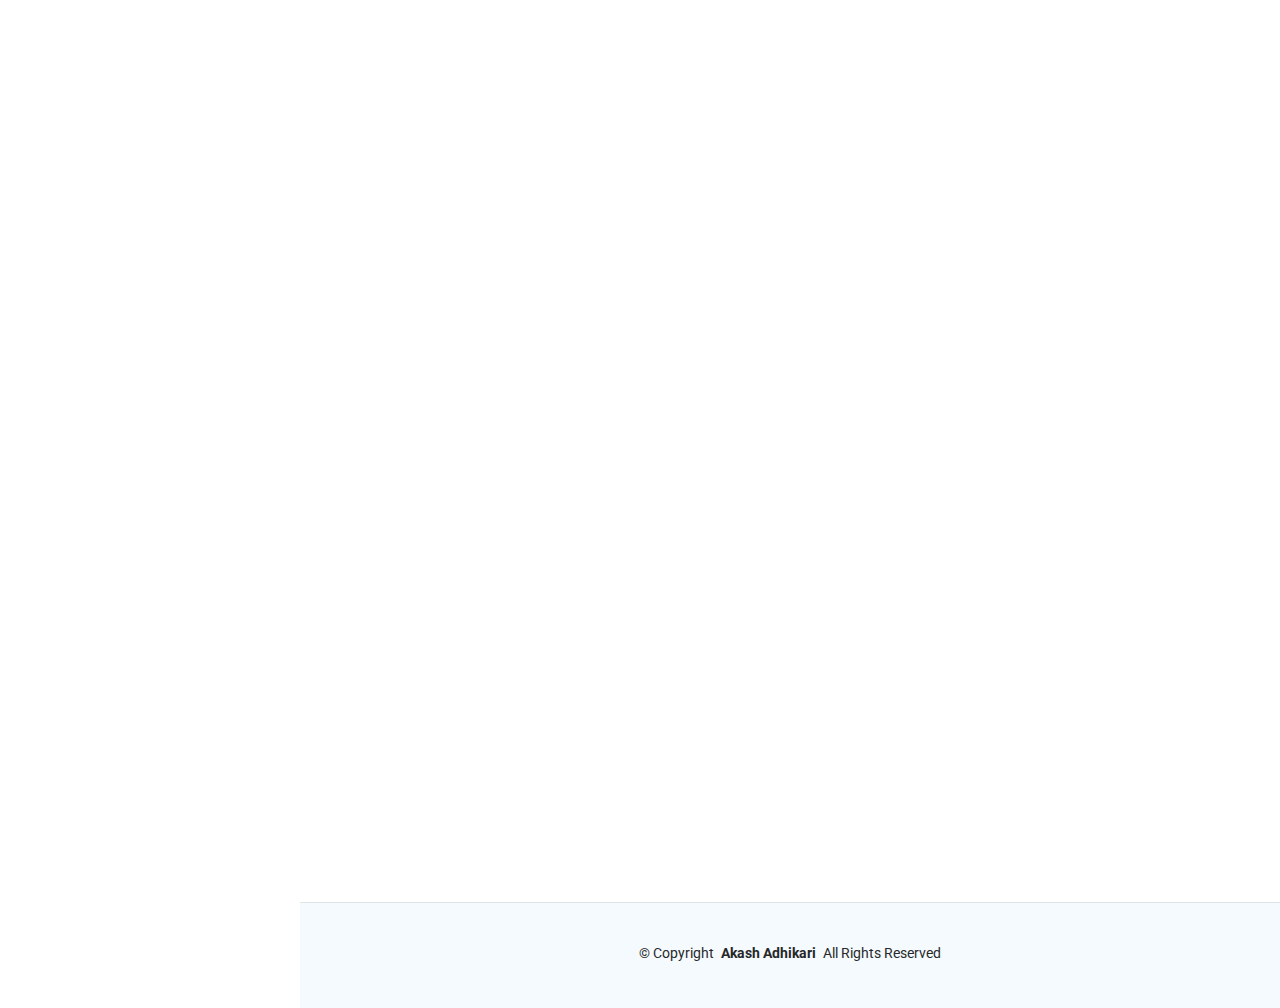
==== commit 21a124ec: "backup commit" ====
--- a/index.html
+++ b/index.html
@@ -4,9 +4,10 @@
 <head>
   <meta charset="utf-8">
   <meta content="width=device-width, initial-scale=1.0" name="viewport">
-  <title>Index - iPortfolio Bootstrap Template</title>
-  <meta content="" name="description">
-  <meta content="" name="keywords">
+  <title>Akash Adhikari - Full-Stack Web Developer, Hybrid Mobile App Developer & Software Engineer</title>
+  <meta name="description" content="Akash Adhikari is a passionate full-stack web developer and software engineer based in Gangtok, India. With a B.Tech in Computer Engineering and hands-on experience at Netspeq Solutions and 4A’s Tech, he specializes in creating responsive, secure, and scalable web and mobile applications using C#, .NET Core, React, JavaScript, and modern web technologies." />
+  <meta name="keywords" content="Akash Adhikari, Full-Stack Web Developer, Mobile App Developer, Software Engineer, Gangtok, Sikkim, Computer Engineering, C#, .NET Core, React, JavaScript, HTML5, CSS3, API Integration, Web Security, Responsive Design, Netspeq Solutions, Freelance Developer, Government of India" />
+  
 
   <!-- Favicons -->
   <link href="assets/img/favicon.png" rel="icon">
@@ -27,13 +28,6 @@
   <!-- Main CSS File -->
   <link href="assets/css/main.css" rel="stylesheet">
 
-  <!-- =======================================================
-  * Template Name: iPortfolio
-  * Template URL: https://bootstrapmade.com/iportfolio-bootstrap-portfolio-websites-template/
-  * Updated: Jun 29 2024 with Bootstrap v5.3.3
-  * Author: BootstrapMade.com
-  * License: https://bootstrapmade.com/license/
-  ======================================================== -->
 </head>
 
 <body class="index-page">
@@ -48,42 +42,24 @@
     <a href="index.html" class="logo d-flex align-items-center justify-content-center">
       <!-- Uncomment the line below if you also wish to use an image logo -->
       <!-- <img src="assets/img/logo.png" alt=""> -->
-      <h1 class="sitename">Alex Smith</h1>
+      <h1 class="sitename">Akash Adhikari</h1>
     </a>
 
     <div class="social-links text-center">
-      <a href="#" class="twitter"><i class="bi bi-twitter-x"></i></a>
-      <a href="#" class="facebook"><i class="bi bi-facebook"></i></a>
-      <a href="#" class="instagram"><i class="bi bi-instagram"></i></a>
-      <a href="#" class="google-plus"><i class="bi bi-skype"></i></a>
-      <a href="#" class="linkedin"><i class="bi bi-linkedin"></i></a>
+      <a target="_blank" href="https://www.linkedin.com/in/akashadhikari0207/" class="linkedin"><i class="bi bi-linkedin"></i></a>
+      <a target="_blank" href="https://github.com/akashadhikari0207" class="github"><i class="bi bi-github"></i></a>
+      <a target="_blank" href="https://www.facebook.com/thecoderakash" class="facebook"><i class="bi bi-facebook"></i></a>
+      <a target="_blank" href="https://join.skype.com/invite/wG9nMq4GI3rU" class="google-plus"><i class="bi bi-skype"></i></a>
     </div>
 
     <nav id="navmenu" class="navmenu">
       <ul>
-        <li><a href="#hero" class="active"><i class="bi bi-house navicon"></i>Home</a></li>
-        <li><a href="#about"><i class="bi bi-person navicon"></i> About</a></li>
-        <li><a href="#resume"><i class="bi bi-file-earmark-text navicon"></i> Resume</a></li>
-        <li><a href="#portfolio"><i class="bi bi-images navicon"></i> Portfolio</a></li>
-        <li><a href="#services"><i class="bi bi-hdd-stack navicon"></i> Services</a></li>
-        <li class="dropdown"><a href="#"><i class="bi bi-menu-button navicon"></i> <span>Dropdown</span> <i class="bi bi-chevron-down toggle-dropdown"></i></a>
-          <ul>
-            <li><a href="#">Dropdown 1</a></li>
-            <li class="dropdown"><a href="#"><span>Deep Dropdown</span> <i class="bi bi-chevron-down toggle-dropdown"></i></a>
-              <ul>
-                <li><a href="#">Deep Dropdown 1</a></li>
-                <li><a href="#">Deep Dropdown 2</a></li>
-                <li><a href="#">Deep Dropdown 3</a></li>
-                <li><a href="#">Deep Dropdown 4</a></li>
-                <li><a href="#">Deep Dropdown 5</a></li>
-              </ul>
-            </li>
-            <li><a href="#">Dropdown 2</a></li>
-            <li><a href="#">Dropdown 3</a></li>
-            <li><a href="#">Dropdown 4</a></li>
-          </ul>
-        </li>
-        <li><a href="#contact"><i class="bi bi-envelope navicon"></i> Contact</a></li>
+        <li><a href="/#hero" class="active"><i class="bi bi-house navicon"></i>Home</a></li>
+        <li><a href="/#about"><i class="bi bi-person navicon"></i> About</a></li>
+        <li><a href="/#resume"><i class="bi bi-file-earmark-text navicon"></i> Resume</a></li>
+        <li><a href="/#portfolio"><i class="bi bi-images navicon"></i> Portfolio</a></li>
+        <li><a href="/#services"><i class="bi bi-hdd-stack navicon"></i> Services</a></li>       
+        <li><a href="/#contact"><i class="bi bi-envelope navicon"></i> Contact</a></li>
       </ul>
     </nav>
 
@@ -97,8 +73,8 @@
       <img src="assets/img/hero-bg.jpg" alt="" data-aos="fade-in" class="">
 
       <div class="container" data-aos="fade-up" data-aos-delay="100">
-        <h2>Alex Smith</h2>
-        <p>I'm <span class="typed" data-typed-items="Designer, Developer, Freelancer, Photographer">Designer</span><span class="typed-cursor typed-cursor--blink" aria-hidden="true"></span><span class="typed-cursor typed-cursor--blink" aria-hidden="true"></span></p>
+        <h2>Akash Adhikari</h2>
+        <p>I'm <span class="typed" data-typed-items="Full Stack Web Developer, Hybrid Mobile App Developer, Software Engineer">Full Stack Web Developer</span><span class="typed-cursor typed-cursor--blink" aria-hidden="true"></span><span class="typed-cursor typed-cursor--blink" aria-hidden="true"></span></p>
       </div>
 
     </section><!-- /Hero Section -->
@@ -109,7 +85,9 @@
       <!-- Section Title -->
       <div class="container section-title" data-aos="fade-up">
         <h2>About</h2>
-        <p>Magnam dolores commodi suscipit. Necessitatibus eius consequatur ex aliquid fuga eum quidem. Sit sint consectetur velit. Quisquam quos quisquam cupiditate. Et nemo qui impedit suscipit alias ea. Quia fugiat sit in iste officiis commodi quidem hic quas.</p>
+        <p>
+          I’m Akash Adhikari, a passionate full-stack developer from Gangtok, Sikkim, India with a strong drive for technology and innovation. With hands-on experience in designing and developing web applications, I specialize in creating dynamic, responsive, and secure solutions across both front-end and back-end technologies. I thrive in transforming complex ideas into functional web and mobile applications, leveraging diverse technologies and frameworks. My expertise extends to seamless deployment in both Windows and Linux VPS environments, ensuring reliability and optimal performance at every stage of the software development lifecycle. I am continually evolving my skill set to stay ahead of new advancements and challenges in the tech industry.
+        </p>
       </div><!-- End Section Title -->
 
       <div class="container" data-aos="fade-up" data-aos-delay="100">
@@ -119,84 +97,36 @@
             <img src="assets/img/my-profile-img.jpg" class="img-fluid" alt="">
           </div>
           <div class="col-lg-8 content">
-            <h2>UI/UX Designer &amp; Web Developer.</h2>
+            <h2>Full-Stack Web Developer, Hybrid Mobile App Developer & Software Engineer.</h2>
             <p class="fst-italic py-3">
-              Lorem ipsum dolor sit amet, consectetur adipiscing elit, sed do eiusmod tempor incididunt ut labore et dolore
-              magna aliqua.
+              Graduate Computer Engineer with strong problem‐solving skills, a passion for coding, and extensive experience in both front‐end and back‐end development. Dedicated to building robust, scalable, and secure web applications while continuously adapting to emerging technologies.
             </p>
             <div class="row">
               <div class="col-lg-6">
                 <ul>
-                  <li><i class="bi bi-chevron-right"></i> <strong>Birthday:</strong> <span>1 May 1995</span></li>
+                  <li><i class="bi bi-chevron-right"></i> <strong>Birthday:</strong> <span>02 July 2000</span></li>
                   <li><i class="bi bi-chevron-right"></i> <strong>Website:</strong> <span>www.example.com</span></li>
-                  <li><i class="bi bi-chevron-right"></i> <strong>Phone:</strong> <span>+123 456 7890</span></li>
-                  <li><i class="bi bi-chevron-right"></i> <strong>City:</strong> <span>New York, USA</span></li>
+                  <li><i class="bi bi-chevron-right"></i> <strong>Linkedin:</strong> <span>akashadhikari0207</span></li>
                 </ul>
               </div>
               <div class="col-lg-6">
-                <ul>
-                  <li><i class="bi bi-chevron-right"></i> <strong>Age:</strong> <span>30</span></li>
-                  <li><i class="bi bi-chevron-right"></i> <strong>Degree:</strong> <span>Master</span></li>
-                  <li><i class="bi bi-chevron-right"></i> <strong>Email:</strong> <span>email@example.com</span></li>
-                  <li><i class="bi bi-chevron-right"></i> <strong>Freelance:</strong> <span>Available</span></li>
+                <ul>                  
+                  <li><i class="bi bi-chevron-right"></i> <strong>Degree:</strong> <span>BTech</span></li>
+                  <li><i class="bi bi-chevron-right"></i> <strong>Email:</strong> <span>akashadhikari0207@gmail.com</span></li>
+                  <li><i class="bi bi-chevron-right"></i> <strong>City:</strong> <span>Gangtok, Sikkim, India</span></li>
                 </ul>
               </div>
             </div>
-            <p class="py-3">
-              Officiis eligendi itaque labore et dolorum mollitia officiis optio vero. Quisquam sunt adipisci omnis et ut. Nulla accusantium dolor incidunt officia tempore. Et eius omnis.
-              Cupiditate ut dicta maxime officiis quidem quia. Sed et consectetur qui quia repellendus itaque neque.
-            </p>
-          </div>
-        </div>
-
-      </div>
-
-    </section><!-- /About Section -->
-
-    <!-- Stats Section -->
-    <section id="stats" class="stats section">
-
-      <div class="container" data-aos="fade-up" data-aos-delay="100">
-
-        <div class="row gy-4">
-
-          <div class="col-lg-3 col-md-6">
-            <div class="stats-item">
-              <i class="bi bi-emoji-smile"></i>
-              <span data-purecounter-start="0" data-purecounter-end="232" data-purecounter-duration="1" class="purecounter"></span>
-              <p><strong>Happy Clients</strong> <span>consequuntur quae</span></p>
-            </div>
-          </div><!-- End Stats Item -->
-
-          <div class="col-lg-3 col-md-6">
-            <div class="stats-item">
-              <i class="bi bi-journal-richtext"></i>
-              <span data-purecounter-start="0" data-purecounter-end="521" data-purecounter-duration="1" class="purecounter"></span>
-              <p><strong>Projects</strong> <span>adipisci atque cum quia aut</span></p>
-            </div>
-          </div><!-- End Stats Item -->
-
-          <div class="col-lg-3 col-md-6">
-            <div class="stats-item">
-              <i class="bi bi-headset"></i>
-              <span data-purecounter-start="0" data-purecounter-end="1453" data-purecounter-duration="1" class="purecounter"></span>
-              <p><strong>Hours Of Support</strong> <span>aut commodi quaerat</span></p>
-            </div>
-          </div><!-- End Stats Item -->
-
-          <div class="col-lg-3 col-md-6">
-            <div class="stats-item">
-              <i class="bi bi-people"></i>
-              <span data-purecounter-start="0" data-purecounter-end="32" data-purecounter-duration="1" class="purecounter"></span>
-              <p><strong>Hard Workers</strong> <span>rerum asperiores dolor</span></p>
-            </div>
-          </div><!-- End Stats Item -->
-
-        </div>
-
-      </div>
-
-    </section><!-- /Stats Section -->
+            <div class="py-3 d-flex align-items-center">
+              <a href="https://drive.google.com/file/d/1kExjX84RLFLxSNBEP1yTxOtrOAJVTfaa/view?usp=sharing" class="btn-primary-theme me-2" target="_blank">Download Resume</a>
+              <a href="/#contact" class="btn-primary-theme-outline">Contact Me</a>
+            </div>
+          </div>
+        </div>
+
+      </div>
+
+    </section><!-- /About Section -->  
 
     <!-- Skills Section -->
     <section id="skills" class="skills section light-background">
@@ -204,61 +134,25 @@
       <!-- Section Title -->
       <div class="container section-title" data-aos="fade-up">
         <h2>Skills</h2>
-        <p>Necessitatibus eius consequatur ex aliquid fuga eum quidem sint consectetur velit</p>
+        <p>Explore my technical toolkit—from modern front-end frameworks and design tools to robust back-end languages and database management. These skills empower me to create scalable, secure, and engaging digital solutions.</p>
       </div><!-- End Section Title -->
 
       <div class="container" data-aos="fade-up" data-aos-delay="100">
 
-        <div class="row skills-content skills-animation">
-
+        <div class="row skills-content skills-animation content-box-theme">
           <div class="col-lg-6">
-
-            <div class="progress">
-              <span class="skill"><span>HTML</span> <i class="val">100%</i></span>
-              <div class="progress-bar-wrap">
-                <div class="progress-bar" role="progressbar" aria-valuenow="100" aria-valuemin="0" aria-valuemax="100"></div>
-              </div>
-            </div><!-- End Skills Item -->
-
-            <div class="progress">
-              <span class="skill"><span>CSS</span> <i class="val">90%</i></span>
-              <div class="progress-bar-wrap">
-                <div class="progress-bar" role="progressbar" aria-valuenow="90" aria-valuemin="0" aria-valuemax="100"></div>
-              </div>
-            </div><!-- End Skills Item -->
-
-            <div class="progress">
-              <span class="skill"><span>JavaScript</span> <i class="val">75%</i></span>
-              <div class="progress-bar-wrap">
-                <div class="progress-bar" role="progressbar" aria-valuenow="75" aria-valuemin="0" aria-valuemax="100"></div>
-              </div>
-            </div><!-- End Skills Item -->
-
-          </div>
-
+            <ul>
+              <li><i class="bi bi-chevron-right"></i> <strong>Languages:</strong> <span>C#, JavaScript, Dart, HTML5, CSS3, SQL.</span></li>
+              <li><i class="bi bi-chevron-right"></i> <strong>Database Management:</strong> <span>MS SQL Server, MySQL, MongoDB (NoSQL).</span></li>
+              <li><i class="bi bi-chevron-right"></i> <strong>Development Practices:</strong> <span>Full-stack web application development, hybrid mobile app development, API design & documentation (Swagger, Postman), code optimization, SEO-focused development.</span></li>
+            </ul>
+          </div>
           <div class="col-lg-6">
-
-            <div class="progress">
-              <span class="skill"><span>PHP</span> <i class="val">80%</i></span>
-              <div class="progress-bar-wrap">
-                <div class="progress-bar" role="progressbar" aria-valuenow="80" aria-valuemin="0" aria-valuemax="100"></div>
-              </div>
-            </div><!-- End Skills Item -->
-
-            <div class="progress">
-              <span class="skill"><span>WordPress/CMS</span> <i class="val">90%</i></span>
-              <div class="progress-bar-wrap">
-                <div class="progress-bar" role="progressbar" aria-valuenow="90" aria-valuemin="0" aria-valuemax="100"></div>
-              </div>
-            </div><!-- End Skills Item -->
-
-            <div class="progress">
-              <span class="skill"><span>Photoshop</span> <i class="val">55%</i></span>
-              <div class="progress-bar-wrap">
-                <div class="progress-bar" role="progressbar" aria-valuenow="55" aria-valuemin="0" aria-valuemax="100"></div>
-              </div>
-            </div><!-- End Skills Item -->
-
+            <ul>
+              <li><i class="bi bi-chevron-right"></i> <strong>Frameworks:</strong> <span>.NET Core, MVC, ReactJS, jQuery, Flutter, Tailwind CSS, Bootstrap 5.</span></li>
+              <li><i class="bi bi-chevron-right"></i> <strong>Deployment & Tools:</strong> <span>Windows/Linux VPS deployment (IIS, Apache, Nginx), Git version control, FileZilla, Linux terminal commands.</span></li>
+              <li><i class="bi bi-chevron-right"></i> <strong>Additional Skills:</strong> <span>Web security audits, background job scheduling, integration of third-party APIs (Google Maps, Firebase, SMS gateways), technical adaptability, problem-solving.</span></li>
+            </ul>
           </div>
 
         </div>
@@ -273,7 +167,9 @@
       <!-- Section Title -->
       <div class="container section-title" data-aos="fade-up">
         <h2>Resume</h2>
-        <p>Magnam dolores commodi suscipit. Necessitatibus eius consequatur ex aliquid fuga eum quidem. Sit sint consectetur velit. Quisquam quos quisquam cupiditate. Et nemo qui impedit suscipit alias ea. Quia fugiat sit in iste officiis commodi quidem hic quas.</p>
+        <p>
+          View my resume for a concise snapshot of my career achievements, work experience, and technical expertise as a full-stack developer.
+        </p>
       </div><!-- End Section Title -->
 
       <div class="container">
@@ -284,28 +180,42 @@
             <h3 class="resume-title">Sumary</h3>
 
             <div class="resume-item pb-0">
-              <h4>Brandon Johnson</h4>
-              <p><em>Innovative and deadline-driven Graphic Designer with 3+ years of experience designing and developing user-centered digital/print marketing material from initial concept to final, polished deliverable.</em></p>
+              <h4>Akash Adhikari</h4>
+              <p><em>
+                Graduate Computer Engineer with strong problem‐solving skills, a passion for coding, and extensive experience in both front‐end and back‐end development. Dedicated to building robust, scalable, and secure web applications while continuously adapting to emerging technologies.
+              </em></p>
               <ul>
-                <li>Portland par 127,Orlando, FL</li>
-                <li>(123) 456-7891</li>
-                <li>alice.barkley@example.com</li>
+                <li>Gangtok, Sikkim, India</li>
+                <li>akashadhikari0207@gmail.com</li>
               </ul>
             </div><!-- Edn Resume Item -->
 
             <h3 class="resume-title">Education</h3>
             <div class="resume-item">
-              <h4>Master of Fine Arts &amp; Graphic Design</h4>
-              <h5>2015 - 2016</h5>
-              <p><em>Rochester Institute of Technology, Rochester, NY</em></p>
-              <p>Qui deserunt veniam. Et sed aliquam labore tempore sed quisquam iusto autem sit. Ea vero voluptatum qui ut dignissimos deleniti nerada porti sand markend</p>
-            </div><!-- Edn Resume Item -->
-
-            <div class="resume-item">
-              <h4>Bachelor of Fine Arts &amp; Graphic Design</h4>
-              <h5>2010 - 2014</h5>
-              <p><em>Rochester Institute of Technology, Rochester, NY</em></p>
-              <p>Quia nobis sequi est occaecati aut. Repudiandae et iusto quae reiciendis et quis Eius vel ratione eius unde vitae rerum voluptates asperiores voluptatem Earum molestiae consequatur neque etlon sader mart dila</p>
+              <h4>Bachelor of Technology (Computer Engineering)</h4>
+              <h5>2019 - 2022 | CGPA: 9.55/10</h5>
+              <p><em>Sikkim Institute of Science and Technology, Sikkim University</em></p>
+              <p>
+                A rigorous undergraduate program that built a strong foundation in software development, problem-solving, and modern computing technologies.
+              </p>
+            </div><!-- Edn Resume Item -->
+
+            <div class="resume-item">
+              <h4>Diploma in Computer Science and Technology</h4>
+              <h5>2016 - 2019 | CGPA: 8.75/10</h5>
+              <p><em>Centre for Computers and Communication Technology, State Board of Technical Education</em></p>
+              <p>
+                An intensive course that equipped me with essential programming skills and technical know-how, laying the groundwork for my development career.
+              </p>
+            </div><!-- Edn Resume Item -->
+            
+            <div class="resume-item">
+              <h4>Class 10</h4>
+              <h5>2015 - 2016 | CGPA: 7.6/10</h5>
+              <p><em>Govt. Senior Secondary School Lingee, Central Board of Secondary Education</em></p>
+              <p>
+                A formative academic stage that sparked my early passion for technology and established a solid base for future learning.
+              </p>
             </div><!-- Edn Resume Item -->
 
           </div>
@@ -313,26 +223,34 @@
           <div class="col-lg-6" data-aos="fade-up" data-aos-delay="200">
             <h3 class="resume-title">Professional Experience</h3>
             <div class="resume-item">
-              <h4>Senior graphic design specialist</h4>
-              <h5>2019 - Present</h5>
-              <p><em>Experion, New York, NY </em></p>
+              <h4>Software Developer</h4>
+              <h5>2022 - Present</h5>
+              <p><em>Netspeq Solutions, Gangtok, Sikkim, India</em></p>
               <ul>
-                <li>Lead in the design, development, and implementation of the graphic, layout, and production communication materials</li>
-                <li>Delegate tasks to the 7 members of the design team and provide counsel on all aspects of the project. </li>
-                <li>Supervise the assessment of all graphic materials in order to ensure quality and accuracy of the design</li>
-                <li>Oversee the efficient use of production project budgets ranging from $2,000 - $25,000</li>
+                <li>Developed and deployed multiple responsive web applications as a full-stack developer, handling everything from front-end design to back-end API development and database management.</li>
+                <li>Led project lifecycle stages—from brainstorming and proposal to planning, development, deployment, and maintenance—adhering to industry-standard software development practices.</li>
+                <li>Integrated payment gateways, third-party APIs (e.g., Google Maps, Firebase, Google Analytics), and implemented background job computations to support complex features such as order monitoring and referral systems.</li>
               </ul>
             </div><!-- Edn Resume Item -->
-
-            <div class="resume-item">
-              <h4>Graphic design specialist</h4>
-              <h5>2017 - 2018</h5>
-              <p><em>Stepping Stone Advertising, New York, NY</em></p>
+            
+            <div class="resume-item">
+              <h4>Software Developer Intern</h4>
+              <h5>May 2022 - August 2022</h5>
+              <p><em>Netspeq Solutions, Gangtok, Sikkim, India</em></p>
               <ul>
-                <li>Developed numerous marketing programs (logos, brochures,infographics, presentations, and advertisements).</li>
-                <li>Managed up to 5 projects or tasks at a given time while under pressure</li>
-                <li>Recommended and consulted with clients on the most appropriate graphic design</li>
-                <li>Created 4+ design presentations and proposals a month for clients and account managers</li>
+                <li>Contributed to the development of an online auction system as part of a major project requirement.</li>
+                <li>Gained hands-on experience in advanced programming concepts, web development architectures (2-tier, 3-tier), and converting conceptual ideas into production-level software.</li>
+              </ul>
+            </div><!-- Edn Resume Item -->
+           
+            <div class="resume-item">
+              <h4>Freelance Web Developer & Web Hosting Manager</h4>
+              <h5>2020 - 2022</h5>
+              <p><em>4A’s Tech, Sikkim, India</em></p>
+              <ul>
+                <li>Created, deployed, and maintained numerous websites using PHP, HTML, CSS, Bootstrap 5, JavaScript, and WordPress.</li>
+                <li>Managed domain registration, SSL implementation, and integrated payment gateways, ensuring seamless functionality and security across shared hosting and VPS environments.</li>
+                <li>Key projects include an online learning management platform (WCTC.in), a landing and booking site (rahulhomestay.in), and a hotel booking e-commerce website (dovaanhomestay.com).</li>
               </ul>
             </div><!-- Edn Resume Item -->
 
@@ -350,166 +268,18 @@
       <!-- Section Title -->
       <div class="container section-title" data-aos="fade-up">
         <h2>Portfolio</h2>
-        <p>Magnam dolores commodi suscipit. Necessitatibus eius consequatur ex aliquid fuga eum quidem. Sit sint consectetur velit. Quisquam quos quisquam cupiditate. Et nemo qui impedit suscipit alias ea. Quia fugiat sit in iste officiis commodi quidem hic quas.</p>
+        <p>Browse my portfolio to see a curated selection of projects that demonstrate my full-stack development skills and innovative approach to building scalable, secure, and user-friendly digital solutions.</p>
       </div><!-- End Section Title -->
 
       <div class="container">
 
         <div class="isotope-layout" data-default-filter="*" data-layout="masonry" data-sort="original-order">
 
-          <ul class="portfolio-filters isotope-filters" data-aos="fade-up" data-aos-delay="100">
+          <ul class="portfolio-filters isotope-filters portfolio-projects-category-container" data-aos="fade-up" data-aos-delay="100">
             <li data-filter="*" class="filter-active">All</li>
-            <li data-filter=".filter-app">App</li>
-            <li data-filter=".filter-product">Product</li>
-            <li data-filter=".filter-branding">Branding</li>
-            <li data-filter=".filter-books">Books</li>
           </ul><!-- End Portfolio Filters -->
 
-          <div class="row gy-4 isotope-container" data-aos="fade-up" data-aos-delay="200">
-
-            <div class="col-lg-4 col-md-6 portfolio-item isotope-item filter-app">
-              <div class="portfolio-content h-100">
-                <img src="assets/img/portfolio/app-1.jpg" class="img-fluid" alt="">
-                <div class="portfolio-info">
-                  <h4>App 1</h4>
-                  <p>Lorem ipsum, dolor sit amet consectetur</p>
-                  <a href="assets/img/portfolio/app-1.jpg" title="App 1" data-gallery="portfolio-gallery-app" class="glightbox preview-link"><i class="bi bi-zoom-in"></i></a>
-                  <a href="portfolio-details.html" title="More Details" class="details-link"><i class="bi bi-link-45deg"></i></a>
-                </div>
-              </div>
-            </div><!-- End Portfolio Item -->
-
-            <div class="col-lg-4 col-md-6 portfolio-item isotope-item filter-product">
-              <div class="portfolio-content h-100">
-                <img src="assets/img/portfolio/product-1.jpg" class="img-fluid" alt="">
-                <div class="portfolio-info">
-                  <h4>Product 1</h4>
-                  <p>Lorem ipsum, dolor sit amet consectetur</p>
-                  <a href="assets/img/portfolio/product-1.jpg" title="Product 1" data-gallery="portfolio-gallery-product" class="glightbox preview-link"><i class="bi bi-zoom-in"></i></a>
-                  <a href="portfolio-details.html" title="More Details" class="details-link"><i class="bi bi-link-45deg"></i></a>
-                </div>
-              </div>
-            </div><!-- End Portfolio Item -->
-
-            <div class="col-lg-4 col-md-6 portfolio-item isotope-item filter-branding">
-              <div class="portfolio-content h-100">
-                <img src="assets/img/portfolio/branding-1.jpg" class="img-fluid" alt="">
-                <div class="portfolio-info">
-                  <h4>Branding 1</h4>
-                  <p>Lorem ipsum, dolor sit amet consectetur</p>
-                  <a href="assets/img/portfolio/branding-1.jpg" title="Branding 1" data-gallery="portfolio-gallery-branding" class="glightbox preview-link"><i class="bi bi-zoom-in"></i></a>
-                  <a href="portfolio-details.html" title="More Details" class="details-link"><i class="bi bi-link-45deg"></i></a>
-                </div>
-              </div>
-            </div><!-- End Portfolio Item -->
-
-            <div class="col-lg-4 col-md-6 portfolio-item isotope-item filter-books">
-              <div class="portfolio-content h-100">
-                <img src="assets/img/portfolio/books-1.jpg" class="img-fluid" alt="">
-                <div class="portfolio-info">
-                  <h4>Books 1</h4>
-                  <p>Lorem ipsum, dolor sit amet consectetur</p>
-                  <a href="assets/img/portfolio/books-1.jpg" title="Branding 1" data-gallery="portfolio-gallery-book" class="glightbox preview-link"><i class="bi bi-zoom-in"></i></a>
-                  <a href="portfolio-details.html" title="More Details" class="details-link"><i class="bi bi-link-45deg"></i></a>
-                </div>
-              </div>
-            </div><!-- End Portfolio Item -->
-
-            <div class="col-lg-4 col-md-6 portfolio-item isotope-item filter-app">
-              <div class="portfolio-content h-100">
-                <img src="assets/img/portfolio/app-2.jpg" class="img-fluid" alt="">
-                <div class="portfolio-info">
-                  <h4>App 2</h4>
-                  <p>Lorem ipsum, dolor sit amet consectetur</p>
-                  <a href="assets/img/portfolio/app-2.jpg" title="App 2" data-gallery="portfolio-gallery-app" class="glightbox preview-link"><i class="bi bi-zoom-in"></i></a>
-                  <a href="portfolio-details.html" title="More Details" class="details-link"><i class="bi bi-link-45deg"></i></a>
-                </div>
-              </div>
-            </div><!-- End Portfolio Item -->
-
-            <div class="col-lg-4 col-md-6 portfolio-item isotope-item filter-product">
-              <div class="portfolio-content h-100">
-                <img src="assets/img/portfolio/product-2.jpg" class="img-fluid" alt="">
-                <div class="portfolio-info">
-                  <h4>Product 2</h4>
-                  <p>Lorem ipsum, dolor sit amet consectetur</p>
-                  <a href="assets/img/portfolio/product-2.jpg" title="Product 2" data-gallery="portfolio-gallery-product" class="glightbox preview-link"><i class="bi bi-zoom-in"></i></a>
-                  <a href="portfolio-details.html" title="More Details" class="details-link"><i class="bi bi-link-45deg"></i></a>
-                </div>
-              </div>
-            </div><!-- End Portfolio Item -->
-
-            <div class="col-lg-4 col-md-6 portfolio-item isotope-item filter-branding">
-              <div class="portfolio-content h-100">
-                <img src="assets/img/portfolio/branding-2.jpg" class="img-fluid" alt="">
-                <div class="portfolio-info">
-                  <h4>Branding 2</h4>
-                  <p>Lorem ipsum, dolor sit amet consectetur</p>
-                  <a href="assets/img/portfolio/branding-2.jpg" title="Branding 2" data-gallery="portfolio-gallery-branding" class="glightbox preview-link"><i class="bi bi-zoom-in"></i></a>
-                  <a href="portfolio-details.html" title="More Details" class="details-link"><i class="bi bi-link-45deg"></i></a>
-                </div>
-              </div>
-            </div><!-- End Portfolio Item -->
-
-            <div class="col-lg-4 col-md-6 portfolio-item isotope-item filter-books">
-              <div class="portfolio-content h-100">
-                <img src="assets/img/portfolio/books-2.jpg" class="img-fluid" alt="">
-                <div class="portfolio-info">
-                  <h4>Books 2</h4>
-                  <p>Lorem ipsum, dolor sit amet consectetur</p>
-                  <a href="assets/img/portfolio/books-2.jpg" title="Branding 2" data-gallery="portfolio-gallery-book" class="glightbox preview-link"><i class="bi bi-zoom-in"></i></a>
-                  <a href="portfolio-details.html" title="More Details" class="details-link"><i class="bi bi-link-45deg"></i></a>
-                </div>
-              </div>
-            </div><!-- End Portfolio Item -->
-
-            <div class="col-lg-4 col-md-6 portfolio-item isotope-item filter-app">
-              <div class="portfolio-content h-100">
-                <img src="assets/img/portfolio/app-3.jpg" class="img-fluid" alt="">
-                <div class="portfolio-info">
-                  <h4>App 3</h4>
-                  <p>Lorem ipsum, dolor sit amet consectetur</p>
-                  <a href="assets/img/portfolio/app-3.jpg" title="App 3" data-gallery="portfolio-gallery-app" class="glightbox preview-link"><i class="bi bi-zoom-in"></i></a>
-                  <a href="portfolio-details.html" title="More Details" class="details-link"><i class="bi bi-link-45deg"></i></a>
-                </div>
-              </div>
-            </div><!-- End Portfolio Item -->
-
-            <div class="col-lg-4 col-md-6 portfolio-item isotope-item filter-product">
-              <div class="portfolio-content h-100">
-                <img src="assets/img/portfolio/product-3.jpg" class="img-fluid" alt="">
-                <div class="portfolio-info">
-                  <h4>Product 3</h4>
-                  <p>Lorem ipsum, dolor sit amet consectetur</p>
-                  <a href="assets/img/portfolio/product-3.jpg" title="Product 3" data-gallery="portfolio-gallery-product" class="glightbox preview-link"><i class="bi bi-zoom-in"></i></a>
-                  <a href="portfolio-details.html" title="More Details" class="details-link"><i class="bi bi-link-45deg"></i></a>
-                </div>
-              </div>
-            </div><!-- End Portfolio Item -->
-
-            <div class="col-lg-4 col-md-6 portfolio-item isotope-item filter-branding">
-              <div class="portfolio-content h-100">
-                <img src="assets/img/portfolio/branding-3.jpg" class="img-fluid" alt="">
-                <div class="portfolio-info">
-                  <h4>Branding 3</h4>
-                  <p>Lorem ipsum, dolor sit amet consectetur</p>
-                  <a href="assets/img/portfolio/branding-3.jpg" title="Branding 2" data-gallery="portfolio-gallery-branding" class="glightbox preview-link"><i class="bi bi-zoom-in"></i></a>
-                  <a href="portfolio-details.html" title="More Details" class="details-link"><i class="bi bi-link-45deg"></i></a>
-                </div>
-              </div>
-            </div><!-- End Portfolio Item -->
-
-            <div class="col-lg-4 col-md-6 portfolio-item isotope-item filter-books">
-              <div class="portfolio-content h-100">
-                <img src="assets/img/portfolio/books-3.jpg" class="img-fluid" alt="">
-                <div class="portfolio-info">
-                  <h4>Books 3</h4>
-                  <p>Lorem ipsum, dolor sit amet consectetur</p>
-                  <a href="assets/img/portfolio/books-3.jpg" title="Branding 3" data-gallery="portfolio-gallery-book" class="glightbox preview-link"><i class="bi bi-zoom-in"></i></a>
-                  <a href="portfolio-details.html" title="More Details" class="details-link"><i class="bi bi-link-45deg"></i></a>
-                </div>
-              </div>
-            </div><!-- End Portfolio Item -->
+          <div class="row gy-4 isotope-container portfolio-projects-container" data-aos="fade-up" data-aos-delay="200">        
 
           </div><!-- End Portfolio Container -->
 
@@ -586,118 +356,6 @@
       </div>
 
     </section><!-- /Services Section -->
-
-    <!-- Testimonials Section -->
-    <section id="testimonials" class="testimonials section light-background">
-
-      <!-- Section Title -->
-      <div class="container section-title" data-aos="fade-up">
-        <h2>Testimonials</h2>
-        <p>Necessitatibus eius consequatur ex aliquid fuga eum quidem sint consectetur velit</p>
-      </div><!-- End Section Title -->
-
-      <div class="container" data-aos="fade-up" data-aos-delay="100">
-
-        <div class="swiper init-swiper">
-          <script type="application/json" class="swiper-config">
-            {
-              "loop": true,
-              "speed": 600,
-              "autoplay": {
-                "delay": 5000
-              },
-              "slidesPerView": "auto",
-              "pagination": {
-                "el": ".swiper-pagination",
-                "type": "bullets",
-                "clickable": true
-              },
-              "breakpoints": {
-                "320": {
-                  "slidesPerView": 1,
-                  "spaceBetween": 40
-                },
-                "1200": {
-                  "slidesPerView": 3,
-                  "spaceBetween": 1
-                }
-              }
-            }
-          </script>
-          <div class="swiper-wrapper">
-
-            <div class="swiper-slide">
-              <div class="testimonial-item">
-                <p>
-                  <i class="bi bi-quote quote-icon-left"></i>
-                  <span>Proin iaculis purus consequat sem cure digni ssim donec porttitora entum suscipit rhoncus. Accusantium quam, ultricies eget id, aliquam eget nibh et. Maecen aliquam, risus at semper.</span>
-                  <i class="bi bi-quote quote-icon-right"></i>
-                </p>
-                <img src="assets/img/testimonials/testimonials-1.jpg" class="testimonial-img" alt="">
-                <h3>Saul Goodman</h3>
-                <h4>Ceo &amp; Founder</h4>
-              </div>
-            </div><!-- End testimonial item -->
-
-            <div class="swiper-slide">
-              <div class="testimonial-item">
-                <p>
-                  <i class="bi bi-quote quote-icon-left"></i>
-                  <span>Export tempor illum tamen malis malis eram quae irure esse labore quem cillum quid malis quorum velit fore eram velit sunt aliqua noster fugiat irure amet legam anim culpa.</span>
-                  <i class="bi bi-quote quote-icon-right"></i>
-                </p>
-                <img src="assets/img/testimonials/testimonials-2.jpg" class="testimonial-img" alt="">
-                <h3>Sara Wilsson</h3>
-                <h4>Designer</h4>
-              </div>
-            </div><!-- End testimonial item -->
-
-            <div class="swiper-slide">
-              <div class="testimonial-item">
-                <p>
-                  <i class="bi bi-quote quote-icon-left"></i>
-                  <span>Enim nisi quem export duis labore cillum quae magna enim sint quorum nulla quem veniam duis minim tempor labore quem eram duis noster aute amet eram fore quis sint minim.</span>
-                  <i class="bi bi-quote quote-icon-right"></i>
-                </p>
-                <img src="assets/img/testimonials/testimonials-3.jpg" class="testimonial-img" alt="">
-                <h3>Jena Karlis</h3>
-                <h4>Store Owner</h4>
-              </div>
-            </div><!-- End testimonial item -->
-
-            <div class="swiper-slide">
-              <div class="testimonial-item">
-                <p>
-                  <i class="bi bi-quote quote-icon-left"></i>
-                  <span>Fugiat enim eram quae cillum dolore dolor amet nulla culpa multos export minim fugiat dolor enim duis veniam ipsum anim magna sunt elit fore quem dolore labore illum veniam.</span>
-                  <i class="bi bi-quote quote-icon-right"></i>
-                </p>
-                <img src="assets/img/testimonials/testimonials-4.jpg" class="testimonial-img" alt="">
-                <h3>Matt Brandon</h3>
-                <h4>Freelancer</h4>
-              </div>
-            </div><!-- End testimonial item -->
-
-            <div class="swiper-slide">
-              <div class="testimonial-item">
-                <p>
-                  <i class="bi bi-quote quote-icon-left"></i>
-                  <span>Quis quorum aliqua sint quem legam fore sunt eram irure aliqua veniam tempor noster veniam sunt culpa nulla illum cillum fugiat legam esse veniam culpa fore nisi cillum quid.</span>
-                  <i class="bi bi-quote quote-icon-right"></i>
-                </p>
-                <img src="assets/img/testimonials/testimonials-5.jpg" class="testimonial-img" alt="">
-                <h3>John Larson</h3>
-                <h4>Entrepreneur</h4>
-              </div>
-            </div><!-- End testimonial item -->
-
-          </div>
-          <div class="swiper-pagination"></div>
-        </div>
-
-      </div>
-
-    </section><!-- /Testimonials Section -->
 
     <!-- Contact Section -->
     <section id="contact" class="contact section">
@@ -791,14 +449,14 @@
 
     <div class="container">
       <div class="copyright text-center ">
-        <p>© <span>Copyright</span> <strong class="px-1 sitename">iPortfolio</strong> <span>All Rights Reserved</span></p>
+        <p>© <span>Copyright</span> <strong class="px-1 sitename">Akash Adhikari</strong> <span>All Rights Reserved</span></p>
       </div>
       <div class="credits">
         <!-- All the links in the footer should remain intact. -->
         <!-- You can delete the links only if you've purchased the pro version. -->
         <!-- Licensing information: https://bootstrapmade.com/license/ -->
         <!-- Purchase the pro version with working PHP/AJAX contact form: [buy-url] -->
-        Designed by <a href="https://bootstrapmade.com/">BootstrapMade</a>
+        <!-- Designed by <a href="https://bootstrapmade.com/">BootstrapMade</a> -->
       </div>
     </div>
 
--- a/assets/css/main.css
+++ b/assets/css/main.css
@@ -12,13 +12,15 @@
 --------------------------------------------------------------*/
 /* Fonts */
 :root {
-  --default-font: "Roboto",  system-ui, -apple-system, "Segoe UI", Roboto, "Helvetica Neue", Arial, "Noto Sans", "Liberation Sans", sans-serif, "Apple Color Emoji", "Segoe UI Emoji", "Segoe UI Symbol", "Noto Color Emoji";
-  --heading-font: "Raleway",  sans-serif;
-  --nav-font: "Poppins",  sans-serif;
+  --default-font: "Roboto", system-ui, -apple-system, "Segoe UI", Roboto,
+    "Helvetica Neue", Arial, "Noto Sans", "Liberation Sans", sans-serif,
+    "Apple Color Emoji", "Segoe UI Emoji", "Segoe UI Symbol", "Noto Color Emoji";
+  --heading-font: "Raleway", sans-serif;
+  --nav-font: "Poppins", sans-serif;
 }
 
 /* Global Colors - The following color variables are used throughout the website. Updating them here will change the color scheme of the entire website */
-:root { 
+:root {
   --background-color: #ffffff; /* Background color for the entire website, including individual sections */
   --default-color: #272829; /* Default color used for the majority of the text content across the entire website */
   --heading-color: #050d18; /* Color for headings, subheadings and title throughout the website */
@@ -29,7 +31,7 @@
 
 /* Nav Menu Colors - The following color variables are used specifically for the navigation menu. They are separate from the global colors to allow for more customization options */
 :root {
-  --nav-color: #a8a9b4;  /* The default color of the main navmenu links */
+  --nav-color: #a8a9b4; /* The default color of the main navmenu links */
   --nav-hover-color: #ffffff; /* Applied to main navmenu links when they are hovered over or active */
   --nav-mobile-background-color: #040b14; /* Used as the background color for mobile navigation menu */
   --nav-dropdown-background-color: #040b14; /* Used as the background color for dropdown items that appear when hovering over primary navigation items */
@@ -154,7 +156,8 @@
   transition: all ease-in-out 0.3s;
   overflow-y: auto;
   z-index: 997;
-  border-right: 1px solid color-mix(in srgb, var(--default-color), transparent 90%);
+  border-right: 1px solid
+    color-mix(in srgb, var(--default-color), transparent 90%);
 }
 
 .header .profile-img img {
@@ -206,9 +209,8 @@
 }
 
 @media (min-width: 1200px) {
-
-  .header~main,
-  .header~#footer {
+  .header ~ main,
+  .header ~ #footer {
     margin-left: 300px;
   }
 }
@@ -356,7 +358,7 @@
   background-color: rgba(33, 37, 41, 0.1);
 }
 
-.navmenu .dropdown>.dropdown-active {
+.navmenu .dropdown > .dropdown-active {
   display: block;
   background-color: rgba(33, 37, 41, 0.03);
 }
@@ -370,7 +372,8 @@
   font-size: 14px;
   padding: 40px 0;
   position: relative;
-  border-top: 1px solid color-mix(in srgb, var(--default-color), transparent 90%);
+  border-top: 1px solid
+    color-mix(in srgb, var(--default-color), transparent 90%);
 }
 
 .footer .copyright p {
@@ -486,11 +489,11 @@
   font-weight: 400;
 }
 
-.page-title .breadcrumbs ol li+li {
+.page-title .breadcrumbs ol li + li {
   padding-left: 10px;
 }
 
-.page-title .breadcrumbs ol li+li::before {
+.page-title .breadcrumbs ol li + li::before {
   content: "/";
   display: inline-block;
   padding-right: 10px;
@@ -1104,8 +1107,8 @@
   }
 }
 
-.contact .php-email-form input[type=text],
-.contact .php-email-form input[type=email],
+.contact .php-email-form input[type="text"],
+.contact .php-email-form input[type="email"],
 .contact .php-email-form textarea {
   font-size: 14px;
   padding: 10px 15px;
@@ -1116,28 +1119,28 @@
   border-color: color-mix(in srgb, var(--default-color), transparent 80%);
 }
 
-.contact .php-email-form input[type=text]:focus,
-.contact .php-email-form input[type=email]:focus,
+.contact .php-email-form input[type="text"]:focus,
+.contact .php-email-form input[type="email"]:focus,
 .contact .php-email-form textarea:focus {
   border-color: var(--accent-color);
 }
 
-.contact .php-email-form input[type=text]::placeholder,
-.contact .php-email-form input[type=email]::placeholder,
+.contact .php-email-form input[type="text"]::placeholder,
+.contact .php-email-form input[type="email"]::placeholder,
 .contact .php-email-form textarea::placeholder {
   color: color-mix(in srgb, var(--default-color), transparent 70%);
 }
 
-.contact .php-email-form button[type=submit] {
+.contact .php-email-form button[type="submit"] {
   color: var(--contrast-color);
   background: var(--accent-color);
   border: 0;
   padding: 10px 30px;
   transition: 0.4s;
-  border-radius: 50px;
-}
-
-.contact .php-email-form button[type=submit]:hover {
+  /* border-radius: 50px; */
+}
+
+.contact .php-email-form button[type="submit"]:hover {
   background: color-mix(in srgb, var(--accent-color), transparent 25%);
 }
 
@@ -1153,14 +1156,20 @@
   position: relative;
 }
 
-.portfolio-details .portfolio-details-slider .swiper-pagination .swiper-pagination-bullet {
+.portfolio-details
+  .portfolio-details-slider
+  .swiper-pagination
+  .swiper-pagination-bullet {
   width: 12px;
   height: 12px;
   background-color: color-mix(in srgb, var(--default-color), transparent 85%);
   opacity: 1;
 }
 
-.portfolio-details .portfolio-details-slider .swiper-pagination .swiper-pagination-bullet-active {
+.portfolio-details
+  .portfolio-details-slider
+  .swiper-pagination
+  .swiper-pagination-bullet-active {
   background-color: var(--accent-color);
 }
 
@@ -1174,7 +1183,8 @@
   font-weight: 700;
   margin-bottom: 20px;
   padding-bottom: 20px;
-  border-bottom: 1px solid color-mix(in srgb, var(--default-color), transparent 85%);
+  border-bottom: 1px solid
+    color-mix(in srgb, var(--default-color), transparent 85%);
 }
 
 .portfolio-details .portfolio-info ul {
@@ -1183,7 +1193,7 @@
   font-size: 15px;
 }
 
-.portfolio-details .portfolio-info ul li+li {
+.portfolio-details .portfolio-info ul li + li {
   margin-top: 10px;
 }
 
@@ -1215,7 +1225,8 @@
   display: block;
   line-height: 1;
   padding: 8px 0 8px 15px;
-  border-left: 3px solid color-mix(in srgb, var(--default-color), transparent 70%);
+  border-left: 3px solid
+    color-mix(in srgb, var(--default-color), transparent 70%);
   margin: 20px 0;
   color: color-mix(in srgb, var(--default-color), transparent 20%);
   transition: 0.3s;
@@ -1272,4 +1283,56 @@
 --------------------------------------------------------------*/
 .starter-section {
   /* Add your styles here */
-}+}
+
+/* Custom by Akash Start */
+.btn-primary-theme {
+  color: var(--contrast-color);
+  background: var(--accent-color);
+  border: 0;
+  padding: 10px 30px;
+  transition: 0.4s;
+  /* border-radius: 50px; */
+}
+
+.btn-primary-theme:hover {
+  background: color-mix(in srgb, var(--accent-color), transparent 25%);
+  color: var(--contrast-color);
+}
+.btn-primary-theme-outline {
+  color: var(--accent-color);
+  background: transparent;
+  border: 1px solid var(--accent-color);
+  padding: 10px 30px;
+  transition: 0.4s;
+  /* border-radius: 50px; */
+}
+
+.btn-primary-theme-outline:hover {
+  background: var(--accent-color);
+  color: var(--contrast-color);
+}
+
+.content-box-theme ul {
+  list-style: none;
+  padding: 0;
+}
+
+.content-box-theme ul li {
+  margin-bottom: 20px;
+  display: flex;
+  align-items: center;
+}
+
+.content-box-theme ul strong {
+  margin-right: 10px;
+}
+
+.content-box-theme ul i {
+  font-size: 16px;
+  margin-right: 5px;
+  color: var(--accent-color);
+  line-height: 0;
+}
+
+/* Custom by Akash End */
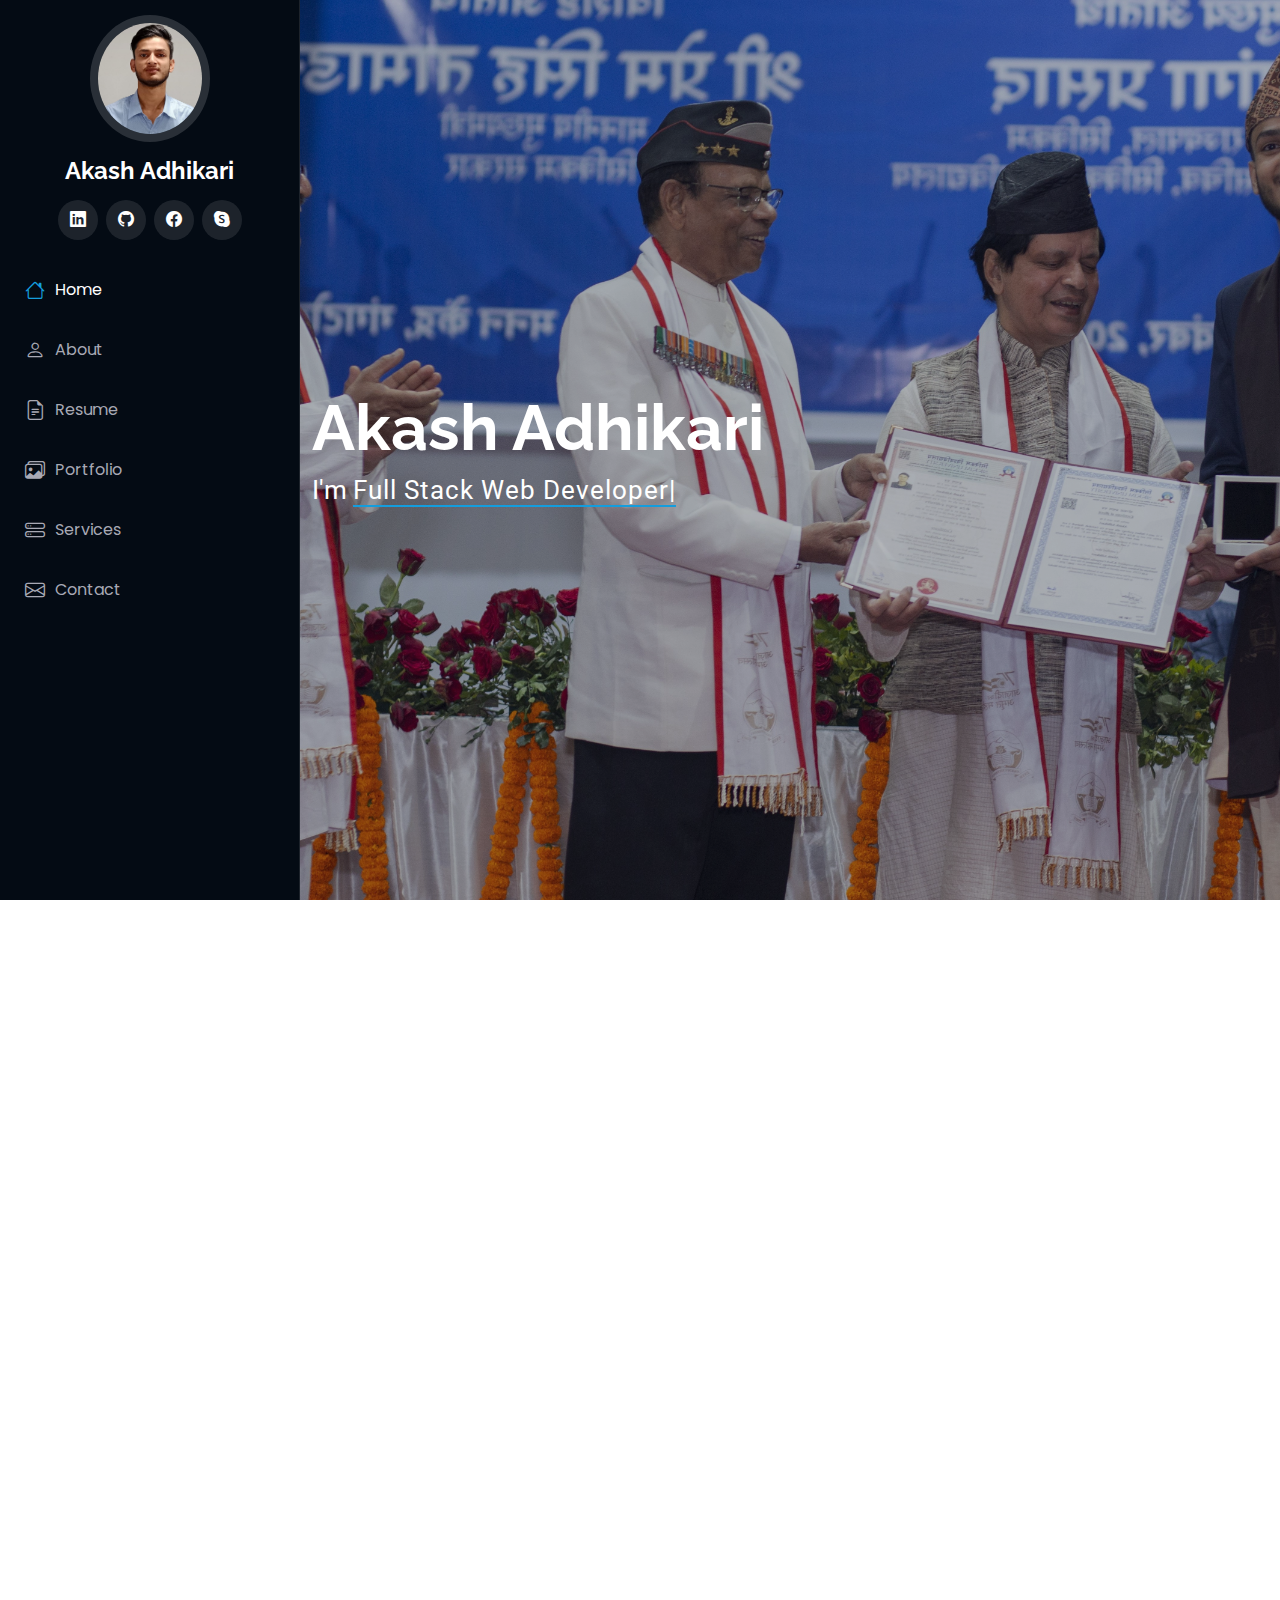
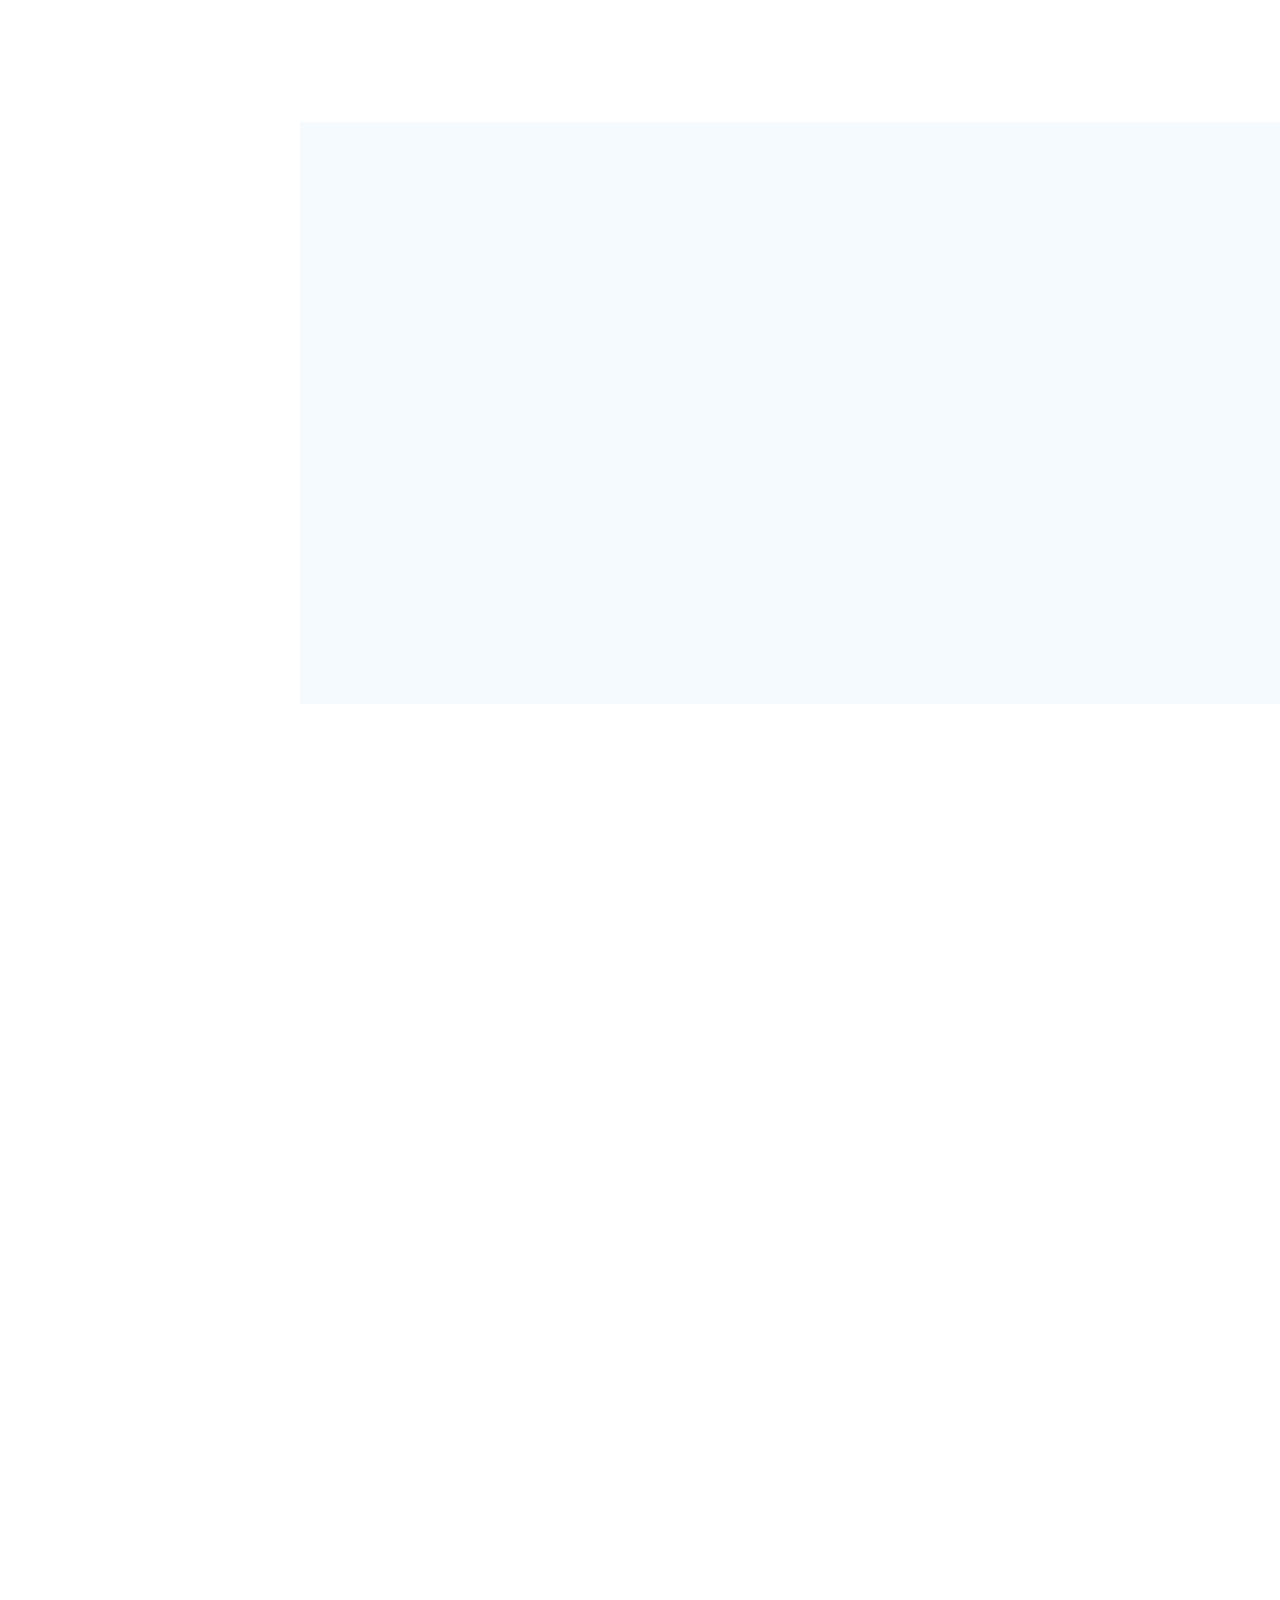
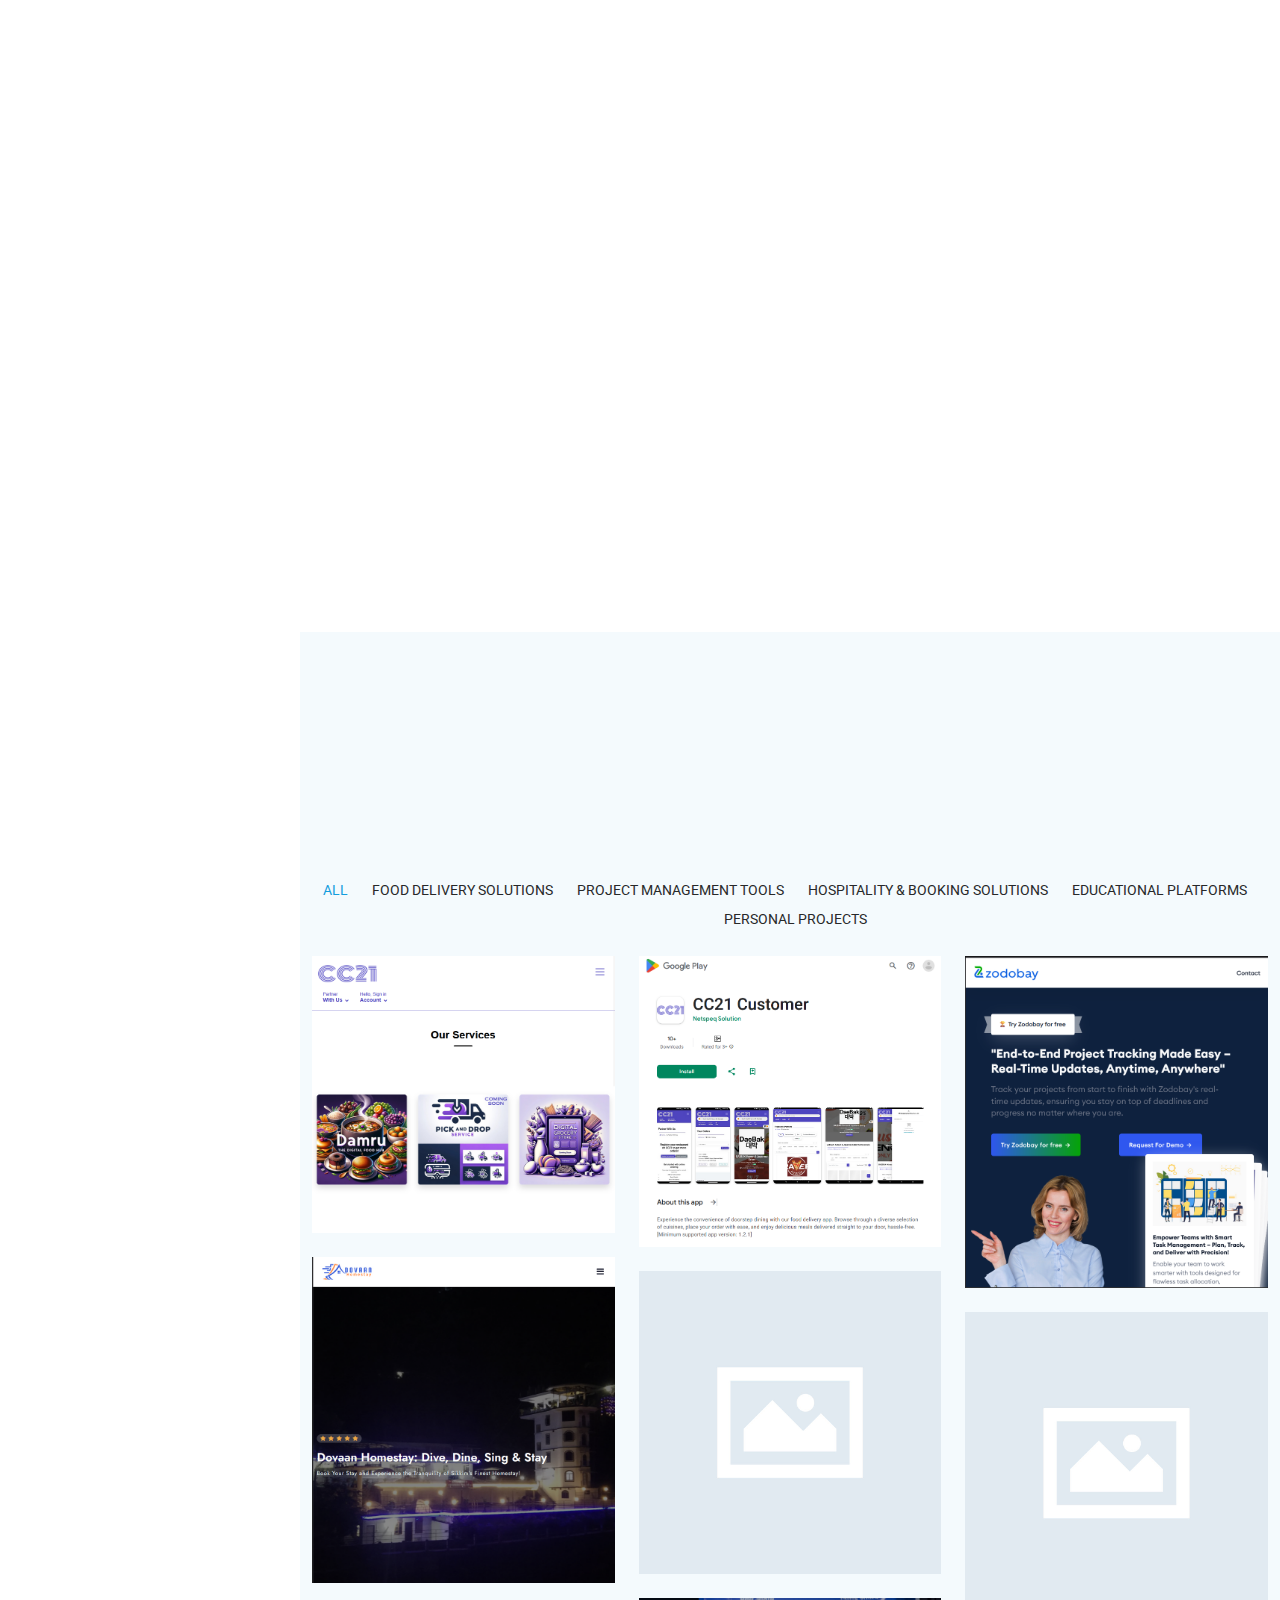
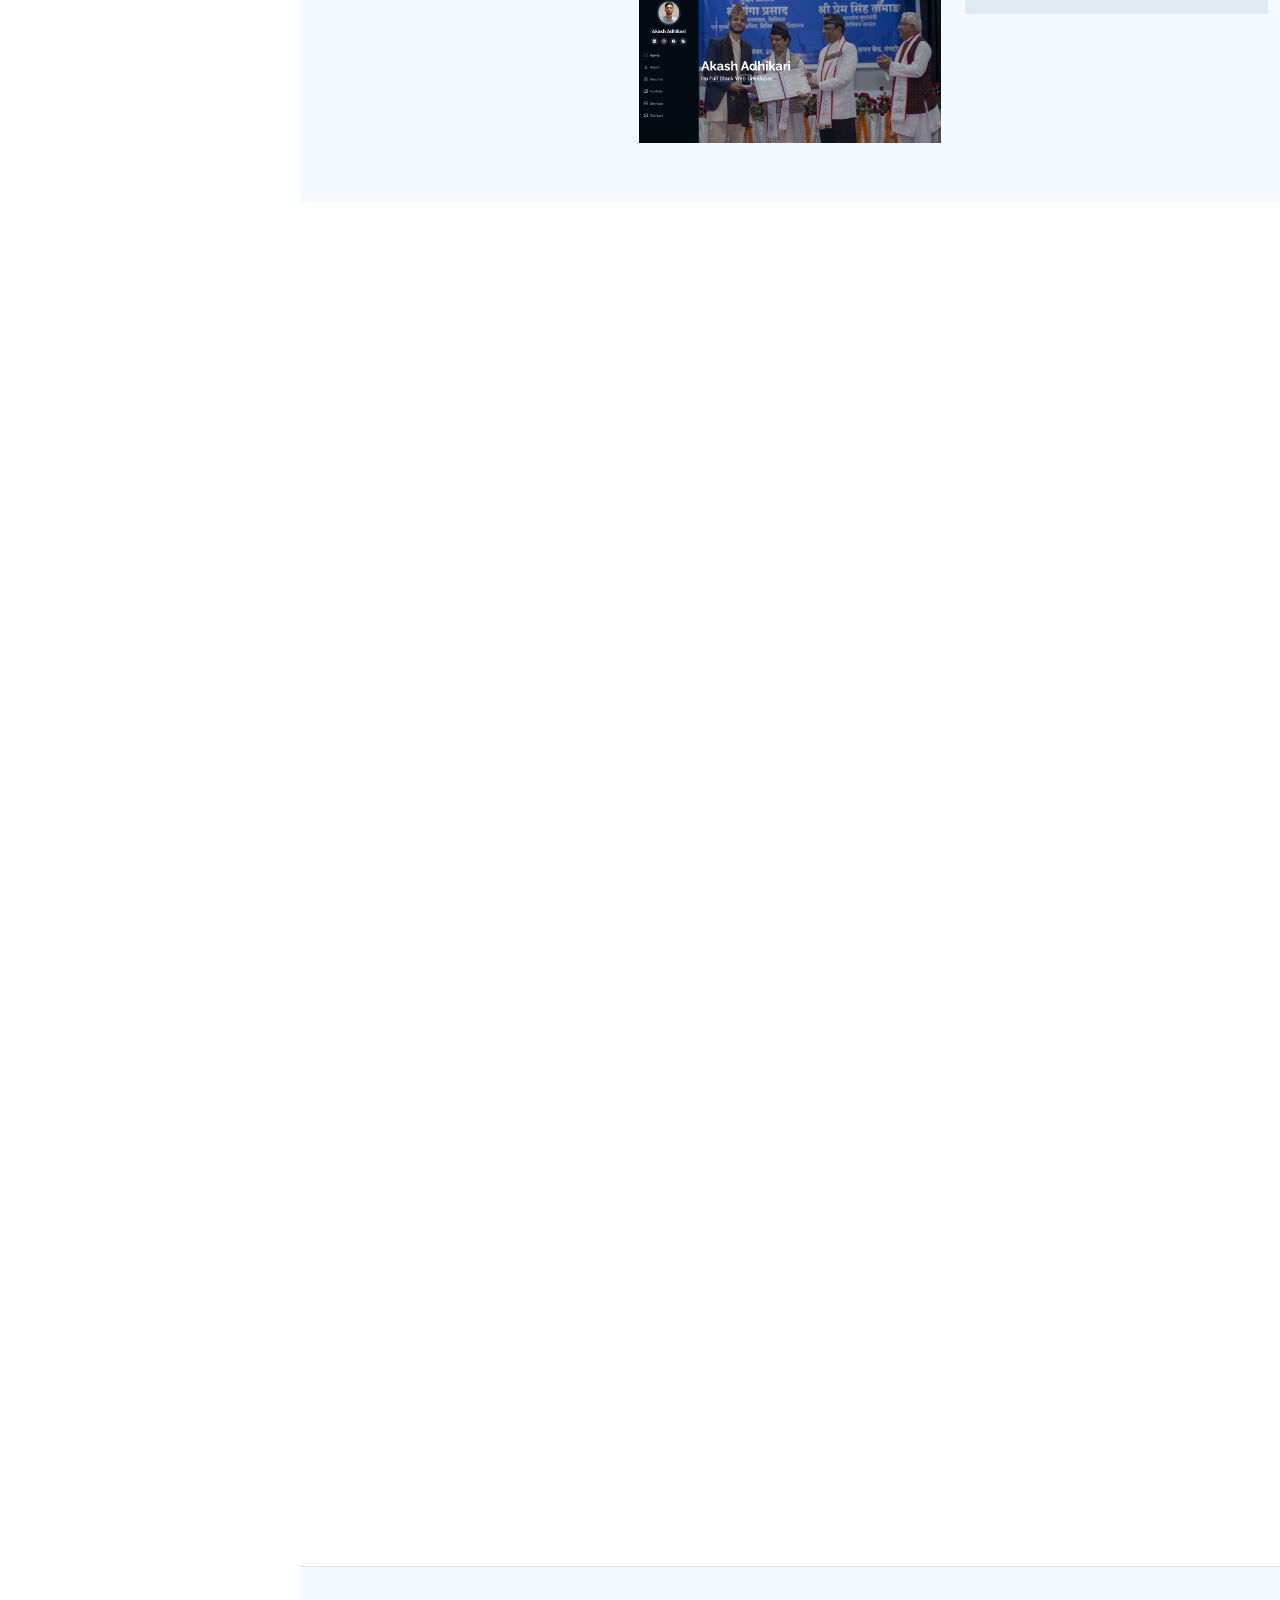
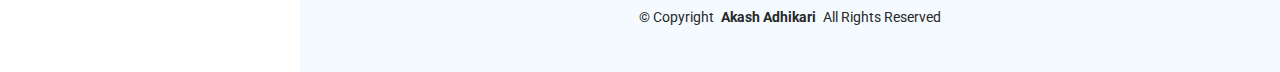
==== commit e65d912c: "completed first release of portfolio website" ====
--- a/index.html
+++ b/index.html
@@ -1,407 +1,871 @@
 <!DOCTYPE html>
 <html lang="en">
-
-<head>
-  <meta charset="utf-8">
-  <meta content="width=device-width, initial-scale=1.0" name="viewport">
-  <title>Akash Adhikari - Full-Stack Web Developer, Hybrid Mobile App Developer & Software Engineer</title>
-  <meta name="description" content="Akash Adhikari is a passionate full-stack web developer and software engineer based in Gangtok, India. With a B.Tech in Computer Engineering and hands-on experience at Netspeq Solutions and 4A’s Tech, he specializes in creating responsive, secure, and scalable web and mobile applications using C#, .NET Core, React, JavaScript, and modern web technologies." />
-  <meta name="keywords" content="Akash Adhikari, Full-Stack Web Developer, Mobile App Developer, Software Engineer, Gangtok, Sikkim, Computer Engineering, C#, .NET Core, React, JavaScript, HTML5, CSS3, API Integration, Web Security, Responsive Design, Netspeq Solutions, Freelance Developer, Government of India" />
-  
-
-  <!-- Favicons -->
-  <link href="assets/img/favicon.png" rel="icon">
-  <link href="assets/img/apple-touch-icon.png" rel="apple-touch-icon">
-
-  <!-- Fonts -->
-  <link href="https://fonts.googleapis.com" rel="preconnect">
-  <link href="https://fonts.gstatic.com" rel="preconnect" crossorigin>
-  <link href="https://fonts.googleapis.com/css2?family=Roboto:ital,wght@0,100;0,300;0,400;0,500;0,700;0,900;1,100;1,300;1,400;1,500;1,700;1,900&family=Poppins:ital,wght@0,100;0,200;0,300;0,400;0,500;0,600;0,700;0,800;0,900;1,100;1,200;1,300;1,400;1,500;1,600;1,700;1,800;1,900&family=Raleway:ital,wght@0,100;0,200;0,300;0,400;0,500;0,600;0,700;0,800;0,900;1,100;1,200;1,300;1,400;1,500;1,600;1,700;1,800;1,900&display=swap" rel="stylesheet">
-
-  <!-- Vendor CSS Files -->
-  <link href="assets/vendor/bootstrap/css/bootstrap.min.css" rel="stylesheet">
-  <link href="assets/vendor/bootstrap-icons/bootstrap-icons.css" rel="stylesheet">
-  <link href="assets/vendor/aos/aos.css" rel="stylesheet">
-  <link href="assets/vendor/glightbox/css/glightbox.min.css" rel="stylesheet">
-  <link href="assets/vendor/swiper/swiper-bundle.min.css" rel="stylesheet">
-
-  <!-- Main CSS File -->
-  <link href="assets/css/main.css" rel="stylesheet">
-
-</head>
-
-<body class="index-page">
-
-  <header id="header" class="header dark-background d-flex flex-column">
-    <i class="header-toggle d-xl-none bi bi-list"></i>
-
-    <div class="profile-img">
-      <img src="assets/img/my-profile-img.jpg" alt="" class="img-fluid rounded-circle">
-    </div>
-
-    <a href="index.html" class="logo d-flex align-items-center justify-content-center">
-      <!-- Uncomment the line below if you also wish to use an image logo -->
-      <!-- <img src="assets/img/logo.png" alt=""> -->
-      <h1 class="sitename">Akash Adhikari</h1>
-    </a>
-
-    <div class="social-links text-center">
-      <a target="_blank" href="https://www.linkedin.com/in/akashadhikari0207/" class="linkedin"><i class="bi bi-linkedin"></i></a>
-      <a target="_blank" href="https://github.com/akashadhikari0207" class="github"><i class="bi bi-github"></i></a>
-      <a target="_blank" href="https://www.facebook.com/thecoderakash" class="facebook"><i class="bi bi-facebook"></i></a>
-      <a target="_blank" href="https://join.skype.com/invite/wG9nMq4GI3rU" class="google-plus"><i class="bi bi-skype"></i></a>
-    </div>
-
-    <nav id="navmenu" class="navmenu">
-      <ul>
-        <li><a href="/#hero" class="active"><i class="bi bi-house navicon"></i>Home</a></li>
-        <li><a href="/#about"><i class="bi bi-person navicon"></i> About</a></li>
-        <li><a href="/#resume"><i class="bi bi-file-earmark-text navicon"></i> Resume</a></li>
-        <li><a href="/#portfolio"><i class="bi bi-images navicon"></i> Portfolio</a></li>
-        <li><a href="/#services"><i class="bi bi-hdd-stack navicon"></i> Services</a></li>       
-        <li><a href="/#contact"><i class="bi bi-envelope navicon"></i> Contact</a></li>
-      </ul>
-    </nav>
-
-  </header>
-
-  <main class="main">
-
-    <!-- Hero Section -->
-    <section id="hero" class="hero section dark-background">
-
-      <img src="assets/img/hero-bg.jpg" alt="" data-aos="fade-in" class="">
-
-      <div class="container" data-aos="fade-up" data-aos-delay="100">
-        <h2>Akash Adhikari</h2>
-        <p>I'm <span class="typed" data-typed-items="Full Stack Web Developer, Hybrid Mobile App Developer, Software Engineer">Full Stack Web Developer</span><span class="typed-cursor typed-cursor--blink" aria-hidden="true"></span><span class="typed-cursor typed-cursor--blink" aria-hidden="true"></span></p>
+  <head>
+    <meta charset="utf-8" />
+    <meta content="width=device-width, initial-scale=1.0" name="viewport" />
+    <title>
+      Akash Adhikari - Full-Stack Web Developer, Hybrid Mobile App Developer &
+      Software Engineer
+    </title>
+    <meta
+      name="description"
+      content="Akash Adhikari is a passionate full-stack web developer and software engineer based in Gangtok, India. With a B.Tech in Computer Engineering and hands-on experience at Netspeq Solutions and 4A’s Tech, he specializes in creating responsive, secure, and scalable web and mobile applications using C#, .NET Core, React, JavaScript, and modern web technologies."
+    />
+    <meta
+      name="keywords"
+      content="Akash Adhikari, Full-Stack Web Developer, Mobile App Developer, Software Engineer, Gangtok, Sikkim, Computer Engineering, C#, .NET Core, React, JavaScript, HTML5, CSS3, API Integration, Web Security, Responsive Design, Netspeq Solutions, Freelance Developer, Government of India"
+    />
+
+    <!-- Favicons -->
+    <link href="assets/img/favicon.ico" rel="icon" />
+    <link href="assets/img/apple-touch-icon.png" rel="apple-touch-icon" />
+
+    <!-- Fonts -->
+    <link href="https://fonts.googleapis.com" rel="preconnect" />
+    <link href="https://fonts.gstatic.com" rel="preconnect" crossorigin />
+    <link
+      href="https://fonts.googleapis.com/css2?family=Roboto:ital,wght@0,100;0,300;0,400;0,500;0,700;0,900;1,100;1,300;1,400;1,500;1,700;1,900&family=Poppins:ital,wght@0,100;0,200;0,300;0,400;0,500;0,600;0,700;0,800;0,900;1,100;1,200;1,300;1,400;1,500;1,600;1,700;1,800;1,900&family=Raleway:ital,wght@0,100;0,200;0,300;0,400;0,500;0,600;0,700;0,800;0,900;1,100;1,200;1,300;1,400;1,500;1,600;1,700;1,800;1,900&display=swap"
+      rel="stylesheet"
+    />
+
+    <!-- Vendor CSS Files -->
+    <link
+      href="assets/vendor/bootstrap/css/bootstrap.min.css"
+      rel="stylesheet"
+    />
+    <link
+      href="assets/vendor/bootstrap-icons/bootstrap-icons.css"
+      rel="stylesheet"
+    />
+    <link href="assets/vendor/aos/aos.css" rel="stylesheet" />
+    <link
+      href="assets/vendor/glightbox/css/glightbox.min.css"
+      rel="stylesheet"
+    />
+    <link href="assets/vendor/swiper/swiper-bundle.min.css" rel="stylesheet" />
+
+    <!-- Main CSS File -->
+    <link href="assets/css/main.css" rel="stylesheet" />
+  </head>
+
+  <body class="index-page">
+    <header id="header" class="header dark-background d-flex flex-column">
+      <i class="header-toggle d-xl-none bi bi-list"></i>
+
+      <div class="profile-img">
+        <img
+          src="assets/img/my-profile-img.jpg"
+          alt=""
+          class="img-fluid rounded-circle"
+        />
       </div>
 
-    </section><!-- /Hero Section -->
-
-    <!-- About Section -->
-    <section id="about" class="about section">
-
-      <!-- Section Title -->
-      <div class="container section-title" data-aos="fade-up">
-        <h2>About</h2>
-        <p>
-          I’m Akash Adhikari, a passionate full-stack developer from Gangtok, Sikkim, India with a strong drive for technology and innovation. With hands-on experience in designing and developing web applications, I specialize in creating dynamic, responsive, and secure solutions across both front-end and back-end technologies. I thrive in transforming complex ideas into functional web and mobile applications, leveraging diverse technologies and frameworks. My expertise extends to seamless deployment in both Windows and Linux VPS environments, ensuring reliability and optimal performance at every stage of the software development lifecycle. I am continually evolving my skill set to stay ahead of new advancements and challenges in the tech industry.
-        </p>
-      </div><!-- End Section Title -->
-
-      <div class="container" data-aos="fade-up" data-aos-delay="100">
-
-        <div class="row gy-4 justify-content-center">
-          <div class="col-lg-4">
-            <img src="assets/img/my-profile-img.jpg" class="img-fluid" alt="">
+      <a
+        href="index.html"
+        class="logo d-flex align-items-center justify-content-center"
+      >
+        <!-- Uncomment the line below if you also wish to use an image logo -->
+        <!-- <img src="assets/img/logo.png" alt=""> -->
+        <h1 class="sitename">Akash Adhikari</h1>
+      </a>
+
+      <div class="social-links text-center">
+        <a
+          target="_blank"
+          href="https://www.linkedin.com/in/akashadhikari0207/"
+          class="linkedin"
+          ><i class="bi bi-linkedin"></i
+        ></a>
+        <a
+          target="_blank"
+          href="https://github.com/akashadhikari0207"
+          class="github"
+          ><i class="bi bi-github"></i
+        ></a>
+        <a
+          target="_blank"
+          href="https://www.facebook.com/thecoderakash"
+          class="facebook"
+          ><i class="bi bi-facebook"></i
+        ></a>
+        <a
+          target="_blank"
+          href="https://join.skype.com/invite/wG9nMq4GI3rU"
+          class="google-plus"
+          ><i class="bi bi-skype"></i
+        ></a>
+      </div>
+
+      <nav id="navmenu" class="navmenu">
+        <ul>
+          <li>
+            <a href="/#hero" class="active"
+              ><i class="bi bi-house navicon"></i>Home</a
+            >
+          </li>
+          <li>
+            <a href="/#about"><i class="bi bi-person navicon"></i> About</a>
+          </li>
+          <li>
+            <a href="/#resume"
+              ><i class="bi bi-file-earmark-text navicon"></i> Resume</a
+            >
+          </li>
+          <li>
+            <a href="/#portfolio"
+              ><i class="bi bi-images navicon"></i> Portfolio</a
+            >
+          </li>
+          <li>
+            <a href="/#services"
+              ><i class="bi bi-hdd-stack navicon"></i> Services</a
+            >
+          </li>
+          <li>
+            <a href="/#contact"
+              ><i class="bi bi-envelope navicon"></i> Contact</a
+            >
+          </li>
+        </ul>
+      </nav>
+    </header>
+
+    <main class="main">
+      <!-- Hero Section -->
+      <section id="hero" class="hero section dark-background">
+        <img src="assets/img/hero-bg.jpg" alt="" data-aos="fade-in" class="" />
+
+        <div class="container" data-aos="fade-up" data-aos-delay="100">
+          <h2>Akash Adhikari</h2>
+          <p>
+            I'm
+            <span
+              class="typed"
+              data-typed-items="Full Stack Web Developer, Hybrid Mobile App Developer, Software Engineer"
+              >Full Stack Web Developer</span
+            ><span
+              class="typed-cursor typed-cursor--blink"
+              aria-hidden="true"
+            ></span
+            ><span
+              class="typed-cursor typed-cursor--blink"
+              aria-hidden="true"
+            ></span>
+          </p>
+        </div>
+      </section>
+      <!-- /Hero Section -->
+
+      <!-- About Section -->
+      <section id="about" class="about section">
+        <!-- Section Title -->
+        <div class="container section-title" data-aos="fade-up">
+          <h2>About</h2>
+          <p>
+            I’m Akash Adhikari, a passionate full-stack developer from Gangtok,
+            Sikkim, India with a strong drive for technology and innovation.
+            With hands-on experience in designing and developing web
+            applications, I specialize in creating dynamic, responsive, and
+            secure solutions across both front-end and back-end technologies. I
+            thrive in transforming complex ideas into functional web and mobile
+            applications, leveraging diverse technologies and frameworks. My
+            expertise extends to seamless deployment in both Windows and Linux
+            VPS environments, ensuring reliability and optimal performance at
+            every stage of the software development lifecycle. I am continually
+            evolving my skill set to stay ahead of new advancements and
+            challenges in the tech industry.
+          </p>
+        </div>
+        <!-- End Section Title -->
+
+        <div class="container" data-aos="fade-up" data-aos-delay="100">
+          <div class="row gy-4 justify-content-center">
+            <div class="col-lg-4">
+              <img
+                src="assets/img/my-profile-img.jpg"
+                class="img-fluid"
+                alt=""
+              />
+            </div>
+            <div class="col-lg-8 content">
+              <h2>
+                Full-Stack Web Developer, Hybrid Mobile App Developer & Software
+                Engineer.
+              </h2>
+              <p class="fst-italic py-3">
+                Graduate Computer Engineer with strong problem‐solving skills, a
+                passion for coding, and extensive experience in both front‐end
+                and back‐end development. Dedicated to building robust,
+                scalable, and secure web applications while continuously
+                adapting to emerging technologies.
+              </p>
+              <div class="row">
+                <div class="col-lg-6">
+                  <ul>
+                    <li>
+                      <i class="bi bi-chevron-right"></i>
+                      <strong>Birthday:</strong> <span>02 July 2000</span>
+                    </li>
+                    <li>
+                      <i class="bi bi-chevron-right"></i>
+                      <strong>Website:</strong> <span>www.example.com</span>
+                    </li>
+                    <li>
+                      <i class="bi bi-chevron-right"></i>
+                      <strong>Linkedin:</strong> <span>akashadhikari0207</span>
+                    </li>
+                  </ul>
+                </div>
+                <div class="col-lg-6">
+                  <ul>
+                    <li>
+                      <i class="bi bi-chevron-right"></i>
+                      <strong>Degree:</strong> <span>BTech</span>
+                    </li>
+                    <li>
+                      <i class="bi bi-chevron-right"></i>
+                      <strong>Email:</strong>
+                      <span>akashadhikari0207@gmail.com</span>
+                    </li>
+                    <li>
+                      <i class="bi bi-chevron-right"></i>
+                      <strong>City:</strong> <span>Gangtok, Sikkim, India</span>
+                    </li>
+                  </ul>
+                </div>
+              </div>
+              <div class="py-3 d-flex align-items-center">
+                <a
+                  href="https://drive.google.com/file/d/1kExjX84RLFLxSNBEP1yTxOtrOAJVTfaa/view?usp=sharing"
+                  class="btn-primary-theme me-2"
+                  target="_blank"
+                  >Download Resume</a
+                >
+                <a href="/#contact" class="btn-primary-theme-outline"
+                  >Contact Me</a
+                >
+              </div>
+            </div>
           </div>
-          <div class="col-lg-8 content">
-            <h2>Full-Stack Web Developer, Hybrid Mobile App Developer & Software Engineer.</h2>
-            <p class="fst-italic py-3">
-              Graduate Computer Engineer with strong problem‐solving skills, a passion for coding, and extensive experience in both front‐end and back‐end development. Dedicated to building robust, scalable, and secure web applications while continuously adapting to emerging technologies.
-            </p>
-            <div class="row">
-              <div class="col-lg-6">
+        </div>
+      </section>
+      <!-- /About Section -->
+
+      <!-- Skills Section -->
+      <section id="skills" class="skills section light-background">
+        <!-- Section Title -->
+        <div class="container section-title" data-aos="fade-up">
+          <h2>Skills</h2>
+          <p>
+            Explore my technical toolkit—from modern front-end frameworks and
+            design tools to robust back-end languages and database management.
+            These skills empower me to create scalable, secure, and engaging
+            digital solutions.
+          </p>
+        </div>
+        <!-- End Section Title -->
+
+        <div class="container" data-aos="fade-up" data-aos-delay="100">
+          <div class="row skills-content skills-animation content-box-theme">
+            <div class="col-lg-6">
+              <ul>
+                <li>
+                  <i class="bi bi-chevron-right"></i>
+                  <strong>Languages:</strong>
+                  <span>C#, JavaScript, Dart, HTML5, CSS3, SQL.</span>
+                </li>
+                <li>
+                  <i class="bi bi-chevron-right"></i>
+                  <strong>Database Management:</strong>
+                  <span>MS SQL Server, MySQL, MongoDB (NoSQL).</span>
+                </li>
+                <li>
+                  <i class="bi bi-chevron-right"></i>
+                  <strong>Development Practices:</strong>
+                  <span
+                    >Full-stack web application development, hybrid mobile app
+                    development, API design & documentation (Swagger, Postman),
+                    code optimization, SEO-focused development.</span
+                  >
+                </li>
+              </ul>
+            </div>
+            <div class="col-lg-6">
+              <ul>
+                <li>
+                  <i class="bi bi-chevron-right"></i>
+                  <strong>Frameworks:</strong>
+                  <span
+                    >.NET Core, MVC, ReactJS, jQuery, Flutter, Tailwind CSS,
+                    Bootstrap 5.</span
+                  >
+                </li>
+                <li>
+                  <i class="bi bi-chevron-right"></i>
+                  <strong>Deployment & Tools:</strong>
+                  <span
+                    >Windows/Linux VPS deployment (IIS, Apache, Nginx), Git
+                    version control, FileZilla, Linux terminal commands.</span
+                  >
+                </li>
+                <li>
+                  <i class="bi bi-chevron-right"></i>
+                  <strong>Additional Skills:</strong>
+                  <span
+                    >Web security audits, background job scheduling, integration
+                    of third-party APIs (Google Maps, Firebase, SMS gateways),
+                    technical adaptability, problem-solving.</span
+                  >
+                </li>
+              </ul>
+            </div>
+          </div>
+        </div>
+      </section>
+      <!-- /Skills Section -->
+
+      <!-- Resume Section -->
+      <section id="resume" class="resume section">
+        <!-- Section Title -->
+        <div class="container section-title" data-aos="fade-up">
+          <h2>Resume</h2>
+          <p>
+            View my resume for a concise snapshot of my career achievements,
+            work experience, and technical expertise as a full-stack developer.
+          </p>
+        </div>
+        <!-- End Section Title -->
+
+        <div class="container">
+          <div class="row">
+            <div class="col-lg-6" data-aos="fade-up" data-aos-delay="100">
+              <h3 class="resume-title">Sumary</h3>
+
+              <div class="resume-item pb-0">
+                <h4>Akash Adhikari</h4>
+                <p>
+                  <em>
+                    Graduate Computer Engineer with strong problem‐solving
+                    skills, a passion for coding, and extensive experience in
+                    both front‐end and back‐end development. Dedicated to
+                    building robust, scalable, and secure web applications while
+                    continuously adapting to emerging technologies.
+                  </em>
+                </p>
                 <ul>
-                  <li><i class="bi bi-chevron-right"></i> <strong>Birthday:</strong> <span>02 July 2000</span></li>
-                  <li><i class="bi bi-chevron-right"></i> <strong>Website:</strong> <span>www.example.com</span></li>
-                  <li><i class="bi bi-chevron-right"></i> <strong>Linkedin:</strong> <span>akashadhikari0207</span></li>
+                  <li>Gangtok, Sikkim, India</li>
+                  <li>akashadhikari0207@gmail.com</li>
                 </ul>
               </div>
-              <div class="col-lg-6">
-                <ul>                  
-                  <li><i class="bi bi-chevron-right"></i> <strong>Degree:</strong> <span>BTech</span></li>
-                  <li><i class="bi bi-chevron-right"></i> <strong>Email:</strong> <span>akashadhikari0207@gmail.com</span></li>
-                  <li><i class="bi bi-chevron-right"></i> <strong>City:</strong> <span>Gangtok, Sikkim, India</span></li>
+              <!-- Edn Resume Item -->
+
+              <h3 class="resume-title">Education</h3>
+              <div class="resume-item">
+                <h4>Bachelor of Technology (Computer Engineering)</h4>
+                <h5>2019 - 2022 | CGPA: 9.55/10</h5>
+                <p>
+                  <em
+                    >Sikkim Institute of Science and Technology, Sikkim
+                    University</em
+                  >
+                </p>
+                <p>
+                  A rigorous undergraduate program that built a strong
+                  foundation in software development, problem-solving, and
+                  modern computing technologies.
+                </p>
+              </div>
+              <!-- Edn Resume Item -->
+
+              <div class="resume-item">
+                <h4>Diploma in Computer Science and Technology</h4>
+                <h5>2016 - 2019 | CGPA: 8.75/10</h5>
+                <p>
+                  <em
+                    >Centre for Computers and Communication Technology, State
+                    Board of Technical Education</em
+                  >
+                </p>
+                <p>
+                  An intensive course that equipped me with essential
+                  programming skills and technical know-how, laying the
+                  groundwork for my development career.
+                </p>
+              </div>
+              <!-- Edn Resume Item -->
+
+              <div class="resume-item">
+                <h4>Class 10</h4>
+                <h5>2015 - 2016 | CGPA: 7.6/10</h5>
+                <p>
+                  <em
+                    >Govt. Senior Secondary School Lingee, Central Board of
+                    Secondary Education</em
+                  >
+                </p>
+                <p>
+                  A formative academic stage that sparked my early passion for
+                  technology and established a solid base for future learning.
+                </p>
+              </div>
+              <!-- Edn Resume Item -->
+            </div>
+
+            <div class="col-lg-6" data-aos="fade-up" data-aos-delay="200">
+              <h3 class="resume-title">Professional Experience</h3>
+              <div class="resume-item">
+                <h4>Software Developer</h4>
+                <h5>2022 - Present</h5>
+                <p><em>Netspeq Solutions, Gangtok, Sikkim, India</em></p>
+                <ul>
+                  <li>
+                    Developed and deployed multiple responsive web applications
+                    as a full-stack developer, handling everything from
+                    front-end design to back-end API development and database
+                    management.
+                  </li>
+                  <li>
+                    Led project lifecycle stages—from brainstorming and proposal
+                    to planning, development, deployment, and
+                    maintenance—adhering to industry-standard software
+                    development practices.
+                  </li>
+                  <li>
+                    Integrated payment gateways, third-party APIs (e.g., Google
+                    Maps, Firebase, Google Analytics), and implemented
+                    background job computations to support complex features such
+                    as order monitoring and referral systems.
+                  </li>
                 </ul>
               </div>
-            </div>
-            <div class="py-3 d-flex align-items-center">
-              <a href="https://drive.google.com/file/d/1kExjX84RLFLxSNBEP1yTxOtrOAJVTfaa/view?usp=sharing" class="btn-primary-theme me-2" target="_blank">Download Resume</a>
-              <a href="/#contact" class="btn-primary-theme-outline">Contact Me</a>
+              <!-- Edn Resume Item -->
+
+              <div class="resume-item">
+                <h4>Software Developer Intern</h4>
+                <h5>May 2022 - August 2022</h5>
+                <p><em>Netspeq Solutions, Gangtok, Sikkim, India</em></p>
+                <ul>
+                  <li>
+                    Contributed to the development of an online auction system
+                    as part of a major project requirement.
+                  </li>
+                  <li>
+                    Gained hands-on experience in advanced programming concepts,
+                    web development architectures (2-tier, 3-tier), and
+                    converting conceptual ideas into production-level software.
+                  </li>
+                </ul>
+              </div>
+              <!-- Edn Resume Item -->
+
+              <div class="resume-item">
+                <h4>Freelance Web Developer & Web Hosting Manager</h4>
+                <h5>2020 - 2022</h5>
+                <p><em>4A’s Tech, Sikkim, India</em></p>
+                <ul>
+                  <li>
+                    Created, deployed, and maintained numerous websites using
+                    PHP, HTML, CSS, Bootstrap 5, JavaScript, and WordPress.
+                  </li>
+                  <li>
+                    Managed domain registration, SSL implementation, and
+                    integrated payment gateways, ensuring seamless functionality
+                    and security across shared hosting and VPS environments.
+                  </li>
+                  <li>
+                    Key projects include an online learning management platform
+                    (WCTC.in), a landing and booking site (rahulhomestay.in),
+                    and a hotel booking e-commerce website (dovaanhomestay.com).
+                  </li>
+                </ul>
+              </div>
+              <!-- Edn Resume Item -->
             </div>
           </div>
         </div>
-
-      </div>
-
-    </section><!-- /About Section -->  
-
-    <!-- Skills Section -->
-    <section id="skills" class="skills section light-background">
-
-      <!-- Section Title -->
-      <div class="container section-title" data-aos="fade-up">
-        <h2>Skills</h2>
-        <p>Explore my technical toolkit—from modern front-end frameworks and design tools to robust back-end languages and database management. These skills empower me to create scalable, secure, and engaging digital solutions.</p>
-      </div><!-- End Section Title -->
-
-      <div class="container" data-aos="fade-up" data-aos-delay="100">
-
-        <div class="row skills-content skills-animation content-box-theme">
-          <div class="col-lg-6">
-            <ul>
-              <li><i class="bi bi-chevron-right"></i> <strong>Languages:</strong> <span>C#, JavaScript, Dart, HTML5, CSS3, SQL.</span></li>
-              <li><i class="bi bi-chevron-right"></i> <strong>Database Management:</strong> <span>MS SQL Server, MySQL, MongoDB (NoSQL).</span></li>
-              <li><i class="bi bi-chevron-right"></i> <strong>Development Practices:</strong> <span>Full-stack web application development, hybrid mobile app development, API design & documentation (Swagger, Postman), code optimization, SEO-focused development.</span></li>
+      </section>
+      <!-- /Resume Section -->
+
+      <!-- Portfolio Section -->
+      <section id="portfolio" class="portfolio section light-background">
+        <!-- Section Title -->
+        <div class="container section-title" data-aos="fade-up">
+          <h2>Portfolio</h2>
+          <p>
+            Browse my portfolio to see a curated selection of projects that
+            demonstrate my full-stack development skills and innovative approach
+            to building scalable, secure, and user-friendly digital solutions.
+          </p>
+        </div>
+        <!-- End Section Title -->
+
+        <div class="container">
+          <div
+            class="isotope-layout"
+            data-default-filter="*"
+            data-layout="masonry"
+            data-sort="original-order"
+          >
+            <ul class="portfolio-filters isotope-filters aos-init aos-animate" data-aos="fade-up" data-aos-delay="100">
+              <li data-filter="*" class="filter-active">All</li>
+              <li data-filter=".filter-fds">Food Delivery Solutions</li>
+              <li data-filter=".filter-pmt">Project Management Tools</li>
+              <li data-filter=".filter-hbs">Hospitality & Booking Solutions</li>
+              <li data-filter=".filter-ep">Educational Platforms</li>
+              <li data-filter=".filter-pp">Personal Projects</li>
             </ul>
+            <!-- End Portfolio Filters -->
+        
+            <div class="row gy-4 isotope-container aos-init aos-animate" data-aos="fade-up" data-aos-delay="200">
+              
+              <!-- CC21 – Australian Food Delivery Platform -->
+              <div class="col-lg-4 col-md-6 portfolio-item isotope-item filter-fds">
+                <div class="portfolio-content h-100">
+                  <img src="/assets/img/portfolio/cc21-1.png" class="img-fluid" alt="CC21 – Australian Food Delivery Platform" />
+                  <div class="portfolio-info">
+                    <h4>CC21 – Australian Food Delivery Platform</h4>
+                    <p>A comprehensive online platform similar to Zomato, featuring robust order monitoring and rider broadcasting systems.</p>
+                    <a href="/assets/img/portfolio/cc21-1.png" title="CC21 – Australian Food Delivery Platform" data-gallery="portfolio-gallery-fds" class="glightbox preview-link">
+                      <i class="bi bi-zoom-in"></i>
+                    </a>
+                  </div>
+                </div>
+              </div>
+        
+              <!-- CC21 Customer Mobile App -->
+              <div class="col-lg-4 col-md-6 portfolio-item isotope-item filter-fds">
+                <div class="portfolio-content h-100">
+                  <img src="/assets/img/portfolio/cc21_mobile-1.png" class="img-fluid" alt="CC21 Customer Mobile App" />
+                  <div class="portfolio-info">
+                    <h4>CC21 Customer Mobile App</h4>
+                    <p>A dedicated mobile application that enhances the customer ordering experience with intuitive navigation and real-time updates.</p>
+                    <a href="/assets/img/portfolio/cc21_mobile-1.png" title="CC21 Customer Mobile App" data-gallery="portfolio-gallery-fds" class="glightbox preview-link">
+                      <i class="bi bi-zoom-in"></i>
+                    </a>
+                  </div>
+                </div>
+              </div>
+        
+              <!-- Zodobay – Project Management Platform -->
+              <div class="col-lg-4 col-md-6 portfolio-item isotope-item filter-pmt">
+                <div class="portfolio-content h-100">
+                  <img src="/assets/img/portfolio/zodobay-1.png" class="img-fluid" alt="Zodobay – Project Management Platform" />
+                  <div class="portfolio-info">
+                    <h4>Zodobay – Project Management Platform</h4>
+                    <p>An in-house tool designed for subscription-based project management, streamlining user account monitoring and subscription tracking.</p>
+                    <a href="/assets/img/portfolio/zodobay-1.png" title="Zodobay – Project Management Platform" data-gallery="portfolio-gallery-pmt" class="glightbox preview-link">
+                      <i class="bi bi-zoom-in"></i>
+                    </a>
+                  </div>
+                </div>
+              </div>
+        
+              <!-- dovaanhomestay.com -->
+              <div class="col-lg-4 col-md-6 portfolio-item isotope-item filter-hbs">
+                <div class="portfolio-content h-100">
+                  <img src="/assets/img/portfolio/dovaan-1.png" class="img-fluid" alt="dovaanhomestay.com" />
+                  <div class="portfolio-info">
+                    <h4>dovaanhomestay.com</h4>
+                    <p>A dynamic hotel booking e-commerce website with secure payment integration and a responsive design.</p>
+                    <a href="/assets/img/portfolio/dovaan-1.png" title="dovaanhomestay.com" data-gallery="portfolio-gallery-hbs" class="glightbox preview-link">
+                      <i class="bi bi-zoom-in"></i>
+                    </a>
+                  </div>
+                </div>
+              </div>
+        
+              <!-- rahaulhomestay.in -->
+              <div class="col-lg-4 col-md-6 portfolio-item isotope-item filter-hbs">
+                <div class="portfolio-content h-100">
+                  <img src="/assets/img/placeholder-image.jpg" class="img-fluid" alt="rahaulhomestay.in" />
+                  <div class="portfolio-info">
+                    <h4>rahaulhomestay.in</h4>
+                    <p>A landing and booking site for Rahul Home Stay, featuring interactive booking forms and real-time availability.</p>
+                    <a href="/assets/img/placeholder-image.jpg" title="rahaulhomestay.in" data-gallery="portfolio-gallery-hbs" class="glightbox preview-link">
+                      <i class="bi bi-zoom-in"></i>
+                    </a>
+                  </div>
+                </div>
+              </div>
+        
+              <!-- WCTC – Online Training Portal -->
+              <div class="col-lg-4 col-md-6 portfolio-item isotope-item filter-ep">
+                <div class="portfolio-content h-100">
+                  <img src="/assets/img/placeholder-image.jpg" class="img-fluid" alt="WCTC – Online Training Portal" />
+                  <div class="portfolio-info">
+                    <h4>WCTC – Online Training Portal</h4>
+                    <p>A web-based training and certification platform for students and professionals.</p>
+                    <a href="/assets/img/placeholder-image.jpg" title="WCTC – Online Training Portal" data-gallery="portfolio-gallery-ep" class="glightbox preview-link">
+                      <i class="bi bi-zoom-in"></i>
+                    </a>
+                  </div>
+                </div>
+              </div>
+             
+              <!-- •	Portfolio Website -->
+              <div class="col-lg-4 col-md-6 portfolio-item isotope-item filter-pp">
+                <div class="portfolio-content h-100">
+                  <img src="/assets/img/portfolio/personal-1.png" class="img-fluid" alt="My Portfolio Website" />
+                  <div class="portfolio-info">
+                    <h4>My Portfolio Website</h4>
+                    <p>My personal digital showcase that highlights my skills, projects, and professional journey through an engaging, responsive design.</p>
+                    <a href="/assets/img/portfolio/personal-1.png" title="My Portfolio Website" data-gallery="portfolio-gallery-pp" class="glightbox preview-link">
+                      <i class="bi bi-zoom-in"></i>
+                    </a>
+                  </div>
+                </div>
+              </div>
+        
+            </div>
+            <!-- End Portfolio Container -->
           </div>
-          <div class="col-lg-6">
-            <ul>
-              <li><i class="bi bi-chevron-right"></i> <strong>Frameworks:</strong> <span>.NET Core, MVC, ReactJS, jQuery, Flutter, Tailwind CSS, Bootstrap 5.</span></li>
-              <li><i class="bi bi-chevron-right"></i> <strong>Deployment & Tools:</strong> <span>Windows/Linux VPS deployment (IIS, Apache, Nginx), Git version control, FileZilla, Linux terminal commands.</span></li>
-              <li><i class="bi bi-chevron-right"></i> <strong>Additional Skills:</strong> <span>Web security audits, background job scheduling, integration of third-party APIs (Google Maps, Firebase, SMS gateways), technical adaptability, problem-solving.</span></li>
-            </ul>
+        </div>
+        
+      </section>
+      <!-- /Portfolio Section -->
+
+      <!-- Services Section -->
+      <section id="services" class="services section">
+        <!-- Section Title -->
+        <div class="container section-title" data-aos="fade-up">
+          <h2>Services</h2>
+          <p>
+            I offer a full suite of digital solutions—from full-stack web and
+            mobile app development to seamless API integrations and secure
+            deployments—all tailored to build scalable, user-centric, and
+            high-performance applications.
+          </p>
+        </div>
+        <!-- End Section Title -->
+
+        <div class="container">
+          <div class="row gy-4">
+            <div
+              class="col-lg-4 col-md-6 service-item d-flex"
+              data-aos="fade-up"
+              data-aos-delay="100"
+            >
+              <div class="icon flex-shrink-0"><i class="bi bi-layers"></i></div>
+              <div>
+                <!-- <h4 class="title"><a href="/service-details-full-stack-web-development.html" class="stretched-link">Full-Stack Web Application Development</a></h4> -->
+                <h4 class="title">
+                  <span class="stretched-link"
+                    >Full-Stack Web Application Development</span
+                  >
+                </h4>
+                <p class="description">
+                  Designing, developing, and deploying responsive and scalable
+                  web apps.
+                </p>
+              </div>
+            </div>
+            <!-- End Service Item -->
+
+            <div
+              class="col-lg-4 col-md-6 service-item d-flex"
+              data-aos="fade-up"
+              data-aos-delay="200"
+            >
+              <div class="icon flex-shrink-0"><i class="bi bi-phone"></i></div>
+              <div>
+                <!-- <h4 class="title"><a href="/service-details-hybrid-mobile-app-development.html" class="stretched-link">Hybrid Mobile App Development</a></h4> -->
+                <h4 class="title">
+                  <span class="stretched-link"
+                    >Hybrid Mobile App Development</span
+                  >
+                </h4>
+                <p class="description">
+                  Building cross-platform mobile applications with Flutter and
+                  Dart.
+                </p>
+              </div>
+            </div>
+            <!-- End Service Item -->
+
+            <div
+              class="col-lg-4 col-md-6 service-item d-flex"
+              data-aos="fade-up"
+              data-aos-delay="300"
+            >
+              <div class="icon flex-shrink-0"><i class="bi bi-plug"></i></div>
+              <div>
+                <!-- <h4 class="title"><a href="/service-details-api-development-and-integration.html" class="stretched-link">API Development & Integration</a></h4> -->
+                <h4 class="title">
+                  <span class="stretched-link"
+                    >API Development & Integration</span
+                  >
+                </h4>
+                <p class="description">
+                  Creating secure, efficient APIs and integrating third-party
+                  services (e.g., Google Maps, payment gateways).
+                </p>
+              </div>
+            </div>
+            <!-- End Service Item -->
+
+            <div
+              class="col-lg-4 col-md-6 service-item d-flex"
+              data-aos="fade-up"
+              data-aos-delay="400"
+            >
+              <div class="icon flex-shrink-0">
+                <i class="bi bi-database"></i>
+              </div>
+              <div>
+                <!-- <h4 class="title"><a href="/service-details-database-management.html" class="stretched-link">Database Management</a></h4> -->
+                <h4 class="title">
+                  <span class="stretched-link">Database Management</span>
+                </h4>
+                <p class="description">
+                  Designing and optimizing databases using MS SQL Server, MySQL,
+                  and MongoDB.
+                </p>
+              </div>
+            </div>
+            <!-- End Service Item -->
+
+            <div
+              class="col-lg-4 col-md-6 service-item d-flex"
+              data-aos="fade-up"
+              data-aos-delay="500"
+            >
+              <div class="icon flex-shrink-0"><i class="bi bi-tools"></i></div>
+              <div>
+                <!-- <h4 class="title"><a href="/service-details-deployment-and-maintenance.html" class="stretched-link">Deployment & Maintenance</a></h4> -->
+                <h4 class="title">
+                  <span class="stretched-link">Deployment & Maintenance</span>
+                </h4>
+                <p class="description">
+                  Setting up and managing VPS deployments (both Windows and
+                  Linux), ensuring smooth and secure operations.
+                </p>
+              </div>
+            </div>
+            <!-- End Service Item -->
+
+            <div
+              class="col-lg-4 col-md-6 service-item d-flex"
+              data-aos="fade-up"
+              data-aos-delay="600"
+            >
+              <div class="icon flex-shrink-0">
+                <i class="bi bi-shield-lock"></i>
+              </div>
+              <div>
+                <!-- <h4 class="title"><a href="/service-details-seo-and-web-security-audits.html" class="stretched-link">SEO & Web Security Audits</a></h4> -->
+                <h4 class="title">
+                  <span class="stretched-link">SEO & Web Security Audits</span>
+                </h4>
+                <p class="description">
+                  Optimizing code for performance, search engine visibility, and
+                  robust security measures.
+                </p>
+              </div>
+            </div>
+            <!-- End Service Item -->
           </div>
-
-        </div>
-
-      </div>
-
-    </section><!-- /Skills Section -->
-
-    <!-- Resume Section -->
-    <section id="resume" class="resume section">
-
-      <!-- Section Title -->
-      <div class="container section-title" data-aos="fade-up">
-        <h2>Resume</h2>
-        <p>
-          View my resume for a concise snapshot of my career achievements, work experience, and technical expertise as a full-stack developer.
-        </p>
-      </div><!-- End Section Title -->
-
-      <div class="container">
-
-        <div class="row">
-
-          <div class="col-lg-6" data-aos="fade-up" data-aos-delay="100">
-            <h3 class="resume-title">Sumary</h3>
-
-            <div class="resume-item pb-0">
-              <h4>Akash Adhikari</h4>
-              <p><em>
-                Graduate Computer Engineer with strong problem‐solving skills, a passion for coding, and extensive experience in both front‐end and back‐end development. Dedicated to building robust, scalable, and secure web applications while continuously adapting to emerging technologies.
-              </em></p>
-              <ul>
-                <li>Gangtok, Sikkim, India</li>
-                <li>akashadhikari0207@gmail.com</li>
-              </ul>
-            </div><!-- Edn Resume Item -->
-
-            <h3 class="resume-title">Education</h3>
-            <div class="resume-item">
-              <h4>Bachelor of Technology (Computer Engineering)</h4>
-              <h5>2019 - 2022 | CGPA: 9.55/10</h5>
-              <p><em>Sikkim Institute of Science and Technology, Sikkim University</em></p>
-              <p>
-                A rigorous undergraduate program that built a strong foundation in software development, problem-solving, and modern computing technologies.
-              </p>
-            </div><!-- Edn Resume Item -->
-
-            <div class="resume-item">
-              <h4>Diploma in Computer Science and Technology</h4>
-              <h5>2016 - 2019 | CGPA: 8.75/10</h5>
-              <p><em>Centre for Computers and Communication Technology, State Board of Technical Education</em></p>
-              <p>
-                An intensive course that equipped me with essential programming skills and technical know-how, laying the groundwork for my development career.
-              </p>
-            </div><!-- Edn Resume Item -->
-            
-            <div class="resume-item">
-              <h4>Class 10</h4>
-              <h5>2015 - 2016 | CGPA: 7.6/10</h5>
-              <p><em>Govt. Senior Secondary School Lingee, Central Board of Secondary Education</em></p>
-              <p>
-                A formative academic stage that sparked my early passion for technology and established a solid base for future learning.
-              </p>
-            </div><!-- Edn Resume Item -->
-
-          </div>
-
-          <div class="col-lg-6" data-aos="fade-up" data-aos-delay="200">
-            <h3 class="resume-title">Professional Experience</h3>
-            <div class="resume-item">
-              <h4>Software Developer</h4>
-              <h5>2022 - Present</h5>
-              <p><em>Netspeq Solutions, Gangtok, Sikkim, India</em></p>
-              <ul>
-                <li>Developed and deployed multiple responsive web applications as a full-stack developer, handling everything from front-end design to back-end API development and database management.</li>
-                <li>Led project lifecycle stages—from brainstorming and proposal to planning, development, deployment, and maintenance—adhering to industry-standard software development practices.</li>
-                <li>Integrated payment gateways, third-party APIs (e.g., Google Maps, Firebase, Google Analytics), and implemented background job computations to support complex features such as order monitoring and referral systems.</li>
-              </ul>
-            </div><!-- Edn Resume Item -->
-            
-            <div class="resume-item">
-              <h4>Software Developer Intern</h4>
-              <h5>May 2022 - August 2022</h5>
-              <p><em>Netspeq Solutions, Gangtok, Sikkim, India</em></p>
-              <ul>
-                <li>Contributed to the development of an online auction system as part of a major project requirement.</li>
-                <li>Gained hands-on experience in advanced programming concepts, web development architectures (2-tier, 3-tier), and converting conceptual ideas into production-level software.</li>
-              </ul>
-            </div><!-- Edn Resume Item -->
-           
-            <div class="resume-item">
-              <h4>Freelance Web Developer & Web Hosting Manager</h4>
-              <h5>2020 - 2022</h5>
-              <p><em>4A’s Tech, Sikkim, India</em></p>
-              <ul>
-                <li>Created, deployed, and maintained numerous websites using PHP, HTML, CSS, Bootstrap 5, JavaScript, and WordPress.</li>
-                <li>Managed domain registration, SSL implementation, and integrated payment gateways, ensuring seamless functionality and security across shared hosting and VPS environments.</li>
-                <li>Key projects include an online learning management platform (WCTC.in), a landing and booking site (rahulhomestay.in), and a hotel booking e-commerce website (dovaanhomestay.com).</li>
-              </ul>
-            </div><!-- Edn Resume Item -->
-
-          </div>
-
-        </div>
-
-      </div>
-
-    </section><!-- /Resume Section -->
-
-    <!-- Portfolio Section -->
-    <section id="portfolio" class="portfolio section light-background">
-
-      <!-- Section Title -->
-      <div class="container section-title" data-aos="fade-up">
-        <h2>Portfolio</h2>
-        <p>Browse my portfolio to see a curated selection of projects that demonstrate my full-stack development skills and innovative approach to building scalable, secure, and user-friendly digital solutions.</p>
-      </div><!-- End Section Title -->
-
-      <div class="container">
-
-        <div class="isotope-layout" data-default-filter="*" data-layout="masonry" data-sort="original-order">
-
-          <ul class="portfolio-filters isotope-filters portfolio-projects-category-container" data-aos="fade-up" data-aos-delay="100">
-            <li data-filter="*" class="filter-active">All</li>
-          </ul><!-- End Portfolio Filters -->
-
-          <div class="row gy-4 isotope-container portfolio-projects-container" data-aos="fade-up" data-aos-delay="200">        
-
-          </div><!-- End Portfolio Container -->
-
-        </div>
-
-      </div>
-
-    </section><!-- /Portfolio Section -->
-
-    <!-- Services Section -->
-    <section id="services" class="services section">
-
-      <!-- Section Title -->
-      <div class="container section-title" data-aos="fade-up">
-        <h2>Services</h2>
-        <p>Magnam dolores commodi suscipit. Necessitatibus eius consequatur ex aliquid fuga eum quidem. Sit sint consectetur velit. Quisquam quos quisquam cupiditate. Et nemo qui impedit suscipit alias ea. Quia fugiat sit in iste officiis commodi quidem hic quas.</p>
-      </div><!-- End Section Title -->
-
-      <div class="container">
-
-        <div class="row gy-4">
-
-          <div class="col-lg-4 col-md-6 service-item d-flex" data-aos="fade-up" data-aos-delay="100">
-            <div class="icon flex-shrink-0"><i class="bi bi-briefcase"></i></div>
-            <div>
-              <h4 class="title"><a href="service-details.html" class="stretched-link">Lorem Ipsum</a></h4>
-              <p class="description">Voluptatum deleniti atque corrupti quos dolores et quas molestias excepturi sint occaecati cupiditate non provident</p>
-            </div>
-          </div>
-          <!-- End Service Item -->
-
-          <div class="col-lg-4 col-md-6 service-item d-flex" data-aos="fade-up" data-aos-delay="200">
-            <div class="icon flex-shrink-0"><i class="bi bi-card-checklist"></i></div>
-            <div>
-              <h4 class="title"><a href="service-details.html" class="stretched-link">Dolor Sitema</a></h4>
-              <p class="description">Minim veniam, quis nostrud exercitation ullamco laboris nisi ut aliquip ex ea commodo consequat tarad limino ata</p>
-            </div>
-          </div><!-- End Service Item -->
-
-          <div class="col-lg-4 col-md-6 service-item d-flex" data-aos="fade-up" data-aos-delay="300">
-            <div class="icon flex-shrink-0"><i class="bi bi-bar-chart"></i></div>
-            <div>
-              <h4 class="title"><a href="service-details.html" class="stretched-link">Sed ut perspiciatis</a></h4>
-              <p class="description">Duis aute irure dolor in reprehenderit in voluptate velit esse cillum dolore eu fugiat nulla pariatur</p>
-            </div>
-          </div><!-- End Service Item -->
-
-          <div class="col-lg-4 col-md-6 service-item d-flex" data-aos="fade-up" data-aos-delay="400">
-            <div class="icon flex-shrink-0"><i class="bi bi-binoculars"></i></div>
-            <div>
-              <h4 class="title"><a href="service-details.html" class="stretched-link">Magni Dolores</a></h4>
-              <p class="description">Excepteur sint occaecat cupidatat non proident, sunt in culpa qui officia deserunt mollit anim id est laborum</p>
-            </div>
-          </div><!-- End Service Item -->
-
-          <div class="col-lg-4 col-md-6 service-item d-flex" data-aos="fade-up" data-aos-delay="500">
-            <div class="icon flex-shrink-0"><i class="bi bi-brightness-high"></i></div>
-            <div>
-              <h4 class="title"><a href="service-details.html" class="stretched-link">Nemo Enim</a></h4>
-              <p class="description">At vero eos et accusamus et iusto odio dignissimos ducimus qui blanditiis praesentium voluptatum deleniti atque</p>
-            </div>
-          </div><!-- End Service Item -->
-
-          <div class="col-lg-4 col-md-6 service-item d-flex" data-aos="fade-up" data-aos-delay="600">
-            <div class="icon flex-shrink-0"><i class="bi bi-calendar4-week"></i></div>
-            <div>
-              <h4 class="title"><a href="service-details.html" class="stretched-link">Eiusmod Tempor</a></h4>
-              <p class="description">Et harum quidem rerum facilis est et expedita distinctio. Nam libero tempore, cum soluta nobis est eligendi</p>
-            </div>
-          </div><!-- End Service Item -->
-
-        </div>
-
-      </div>
-
-    </section><!-- /Services Section -->
-
-    <!-- Contact Section -->
-    <section id="contact" class="contact section">
-
-      <!-- Section Title -->
-      <div class="container section-title" data-aos="fade-up">
-        <h2>Contact</h2>
-        <p>Necessitatibus eius consequatur ex aliquid fuga eum quidem sint consectetur velit</p>
-      </div><!-- End Section Title -->
-
-      <div class="container" data-aos="fade-up" data-aos-delay="100">
-
-        <div class="row gy-4">
-
-          <div class="col-lg-5">
-
-            <div class="info-wrap">
-              <div class="info-item d-flex" data-aos="fade-up" data-aos-delay="200">
-                <i class="bi bi-geo-alt flex-shrink-0"></i>
-                <div>
-                  <h3>Address</h3>
-                  <p>A108 Adam Street, New York, NY 535022</p>
-                </div>
-              </div><!-- End Info Item -->
-
-              <div class="info-item d-flex" data-aos="fade-up" data-aos-delay="300">
-                <i class="bi bi-telephone flex-shrink-0"></i>
-                <div>
-                  <h3>Call Us</h3>
-                  <p>+1 5589 55488 55</p>
-                </div>
-              </div><!-- End Info Item -->
-
-              <div class="info-item d-flex" data-aos="fade-up" data-aos-delay="400">
-                <i class="bi bi-envelope flex-shrink-0"></i>
-                <div>
-                  <h3>Email Us</h3>
-                  <p>info@example.com</p>
-                </div>
-              </div><!-- End Info Item -->
-
-              <iframe src="https://www.google.com/maps/embed?pb=!1m14!1m8!1m3!1d48389.78314118045!2d-74.006138!3d40.710059!3m2!1i1024!2i768!4f13.1!3m3!1m2!1s0x89c25a22a3bda30d%3A0xb89d1fe6bc499443!2sDowntown%20Conference%20Center!5e0!3m2!1sen!2sus!4v1676961268712!5m2!1sen!2sus" frameborder="0" style="border:0; width: 100%; height: 270px;" allowfullscreen="" loading="lazy" referrerpolicy="no-referrer-when-downgrade"></iframe>
-            </div>
-          </div>
-
-          <div class="col-lg-7">
+        </div>
+      </section>
+      <!-- /Services Section -->
+
+      <!-- Contact Section -->
+      <section id="contact" class="contact section">
+        <!-- Section Title -->
+        <div class="container section-title" data-aos="fade-up">
+          <h2>Contact</h2>
+          <p>
+            Have a question or project in mind? Reach out to discuss innovative
+            solutions and opportunities to collaborate. I'd love to hear from
+            you!
+          </p>
+        </div>
+        <!-- End Section Title -->
+
+        <div class="container" data-aos="fade-up" data-aos-delay="100">
+          <div class="row gy-4">
+            <div class="col-lg-5">
+              <div class="info-wrap">
+                <div
+                  class="info-item d-flex"
+                  data-aos="fade-up"
+                  data-aos-delay="400"
+                >
+                  <i class="bi bi-envelope flex-shrink-0"></i>
+                  <div>
+                    <h3>Email</h3>
+                    <p>
+                      <a
+                        href="mailto:akashadhikari0207@gmail.com"
+                        target="_blank"
+                        >akashadhikari0207@gmail.com</a
+                      >
+                    </p>
+                  </div>
+                </div>
+                <!-- End Info Item -->
+
+                <div
+                  class="info-item d-flex"
+                  data-aos="fade-up"
+                  data-aos-delay="200"
+                >
+                  <i class="bi bi-linkedin flex-shrink-0"></i>
+                  <div>
+                    <h3>LinkedIn</h3>
+                    <p>
+                      <a
+                        href="https://www.linkedin.com/in/akashadhikari0207/"
+                        target="_blank"
+                        >https://www.linkedin.com/in/akashadhikari0207</a
+                      >
+                    </p>
+                  </div>
+                </div>
+                <!-- End Info Item -->
+
+                <div
+                  class="info-item d-flex"
+                  data-aos="fade-up"
+                  data-aos-delay="300"
+                >
+                  <i class="bi bi-skype flex-shrink-0"></i>
+                  <div>
+                    <h3>Skype</h3>
+                    <p>
+                      <a
+                        href="https://join.skype.com/invite/wG9nMq4GI3rU"
+                        target="_blank"
+                        >https://join.skype.com/invite/wG9nMq4GI3rU</a
+                      >
+                    </p>
+                  </div>
+                </div>
+                <!-- End Info Item -->
+
+                <div
+                  class="info-item d-flex"
+                  data-aos="fade-up"
+                  data-aos-delay="300"
+                >
+                  <i class="bi bi-facebook flex-shrink-0"></i>
+                  <div>
+                    <h3>Facebook</h3>
+                    <p>
+                      <a
+                        href="https://www.facebook.com/thecoderakash"
+                        target="_blank"
+                        >https://www.facebook.com/thecoderakash</a
+                      >
+                    </p>
+                  </div>
+                </div>
+                <!-- End Info Item -->
+
+                <!-- <iframe src="https://www.google.com/maps/embed?pb=!1m14!1m8!1m3!1d48389.78314118045!2d-74.006138!3d40.710059!3m2!1i1024!2i768!4f13.1!3m3!1m2!1s0x89c25a22a3bda30d%3A0xb89d1fe6bc499443!2sDowntown%20Conference%20Center!5e0!3m2!1sen!2sus!4v1676961268712!5m2!1sen!2sus" frameborder="0" style="border:0; width: 100%; height: 270px;" allowfullscreen="" loading="lazy" referrerpolicy="no-referrer-when-downgrade"></iframe> -->
+              </div>
+            </div>
+
+            <!-- <div class="col-lg-7">
             <form action="forms/contact.php" method="post" class="php-email-form" data-aos="fade-up" data-aos-delay="200">
               <div class="row gy-4">
 
@@ -435,54 +899,57 @@
 
               </div>
             </form>
-          </div><!-- End Contact Form -->
-
-        </div>
-
+          </div> -->
+            <!-- End Contact Form -->
+          </div>
+        </div>
+      </section>
+      <!-- /Contact Section -->
+    </main>
+
+    <footer id="footer" class="footer position-relative light-background">
+      <div class="container">
+        <div class="copyright text-center">
+          <p>
+            © <span>Copyright</span>
+            <strong class="px-1 sitename">Akash Adhikari</strong>
+            <span>All Rights Reserved</span>
+          </p>
+        </div>
+        <div class="credits">
+          <!-- All the links in the footer should remain intact. -->
+          <!-- You can delete the links only if you've purchased the pro version. -->
+          <!-- Licensing information: https://bootstrapmade.com/license/ -->
+          <!-- Purchase the pro version with working PHP/AJAX contact form: [buy-url] -->
+          <!-- Designed by <a href="https://bootstrapmade.com/">BootstrapMade</a> -->
+        </div>
       </div>
-
-    </section><!-- /Contact Section -->
-
-  </main>
-
-  <footer id="footer" class="footer position-relative light-background">
-
-    <div class="container">
-      <div class="copyright text-center ">
-        <p>© <span>Copyright</span> <strong class="px-1 sitename">Akash Adhikari</strong> <span>All Rights Reserved</span></p>
-      </div>
-      <div class="credits">
-        <!-- All the links in the footer should remain intact. -->
-        <!-- You can delete the links only if you've purchased the pro version. -->
-        <!-- Licensing information: https://bootstrapmade.com/license/ -->
-        <!-- Purchase the pro version with working PHP/AJAX contact form: [buy-url] -->
-        <!-- Designed by <a href="https://bootstrapmade.com/">BootstrapMade</a> -->
-      </div>
-    </div>
-
-  </footer>
-
-  <!-- Scroll Top -->
-  <a href="#" id="scroll-top" class="scroll-top d-flex align-items-center justify-content-center"><i class="bi bi-arrow-up-short"></i></a>
-
-  <!-- Preloader -->
-  <div id="preloader"></div>
-
-  <!-- Vendor JS Files -->
-  <script src="assets/vendor/bootstrap/js/bootstrap.bundle.min.js"></script>
-  <script src="assets/vendor/php-email-form/validate.js"></script>
-  <script src="assets/vendor/aos/aos.js"></script>
-  <script src="assets/vendor/typed.js/typed.umd.js"></script>
-  <script src="assets/vendor/purecounter/purecounter_vanilla.js"></script>
-  <script src="assets/vendor/waypoints/noframework.waypoints.js"></script>
-  <script src="assets/vendor/glightbox/js/glightbox.min.js"></script>
-  <script src="assets/vendor/imagesloaded/imagesloaded.pkgd.min.js"></script>
-  <script src="assets/vendor/isotope-layout/isotope.pkgd.min.js"></script>
-  <script src="assets/vendor/swiper/swiper-bundle.min.js"></script>
-
-  <!-- Main JS File -->
-  <script src="assets/js/main.js"></script>
-
-</body>
-
-</html>+    </footer>
+
+    <!-- Scroll Top -->
+    <a
+      href="#"
+      id="scroll-top"
+      class="scroll-top d-flex align-items-center justify-content-center"
+      ><i class="bi bi-arrow-up-short"></i
+    ></a>
+
+    <!-- Preloader -->
+    <div id="preloader"></div>
+
+    <!-- Vendor JS Files -->
+    <script src="assets/vendor/bootstrap/js/bootstrap.bundle.min.js"></script>
+    <script src="assets/vendor/php-email-form/validate.js"></script>
+    <script src="assets/vendor/aos/aos.js"></script>
+    <script src="assets/vendor/typed.js/typed.umd.js"></script>
+    <script src="assets/vendor/purecounter/purecounter_vanilla.js"></script>
+    <script src="assets/vendor/waypoints/noframework.waypoints.js"></script>
+    <script src="assets/vendor/glightbox/js/glightbox.min.js"></script>
+    <script src="assets/vendor/imagesloaded/imagesloaded.pkgd.min.js"></script>
+    <script src="assets/vendor/isotope-layout/isotope.pkgd.min.js"></script>
+    <script src="assets/vendor/swiper/swiper-bundle.min.js"></script>
+
+    <!-- Main JS File -->
+    <script src="assets/js/main.js"></script>
+  </body>
+</html>
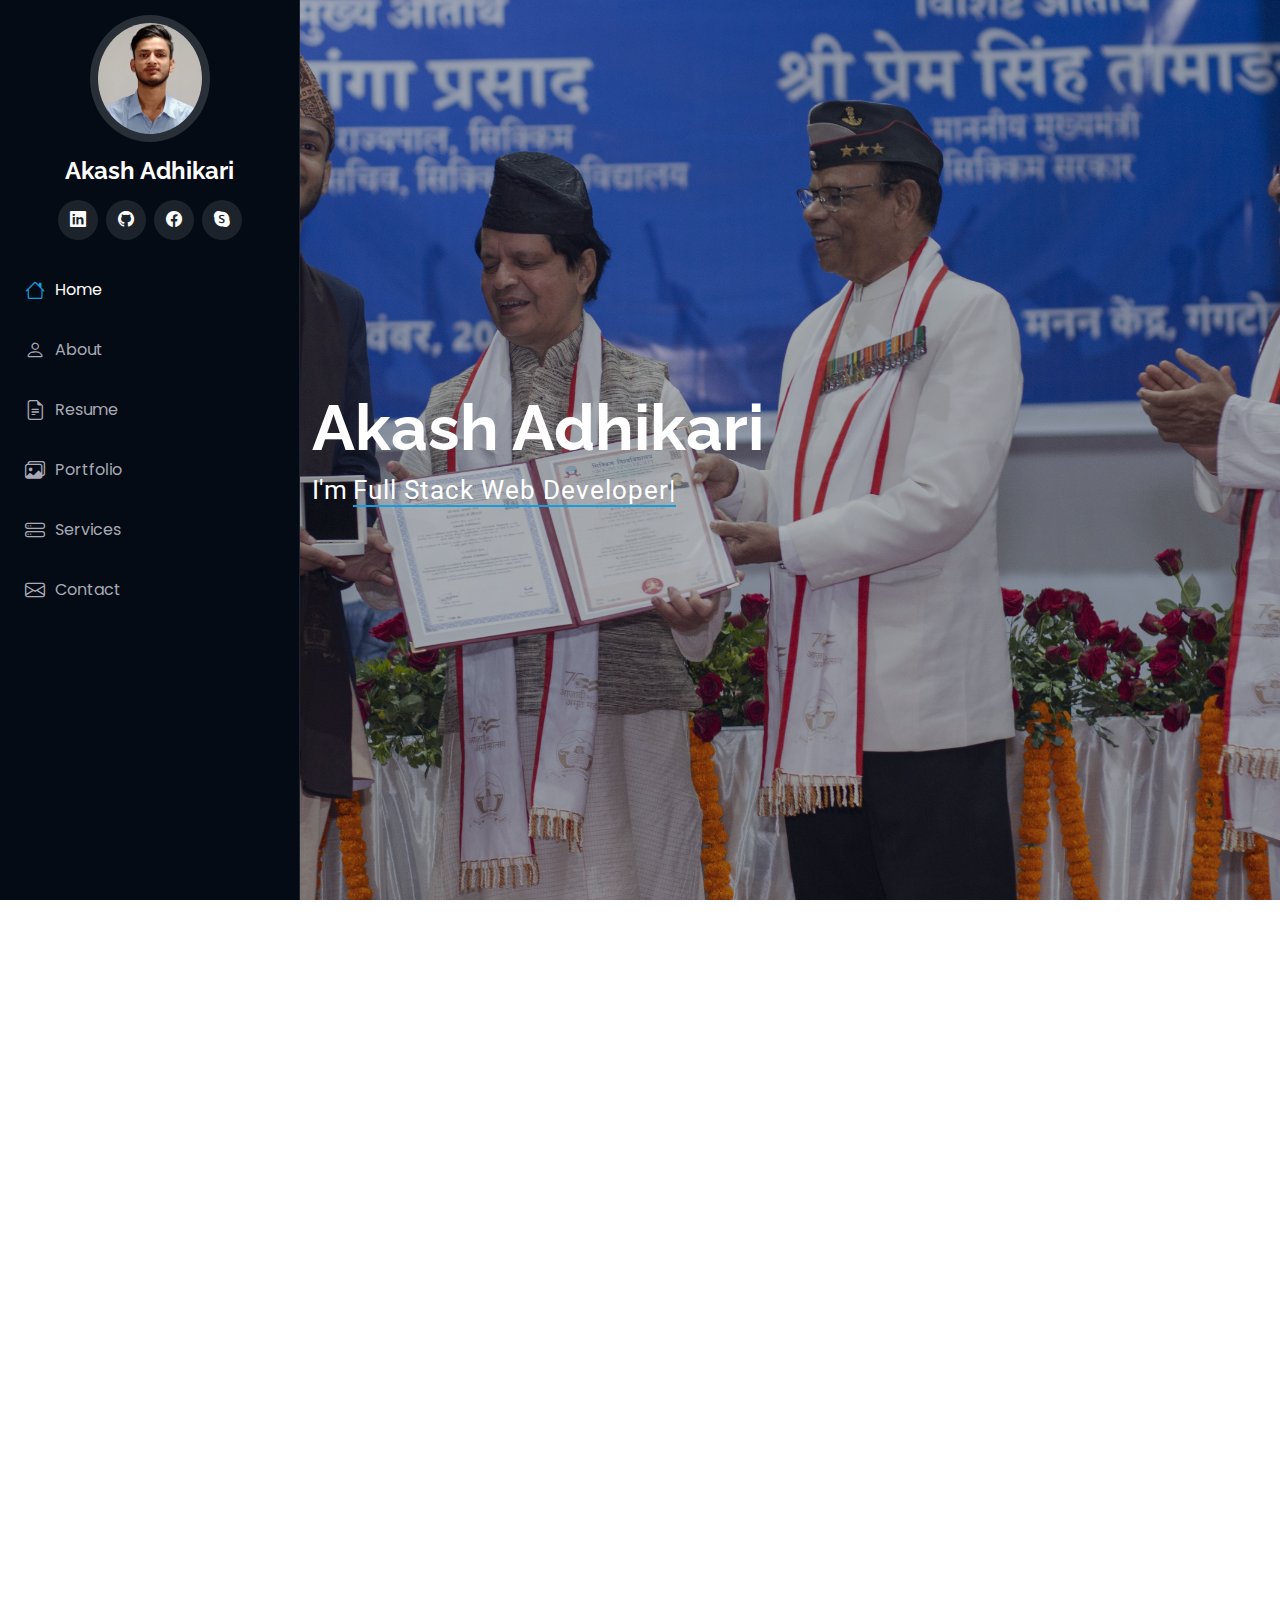
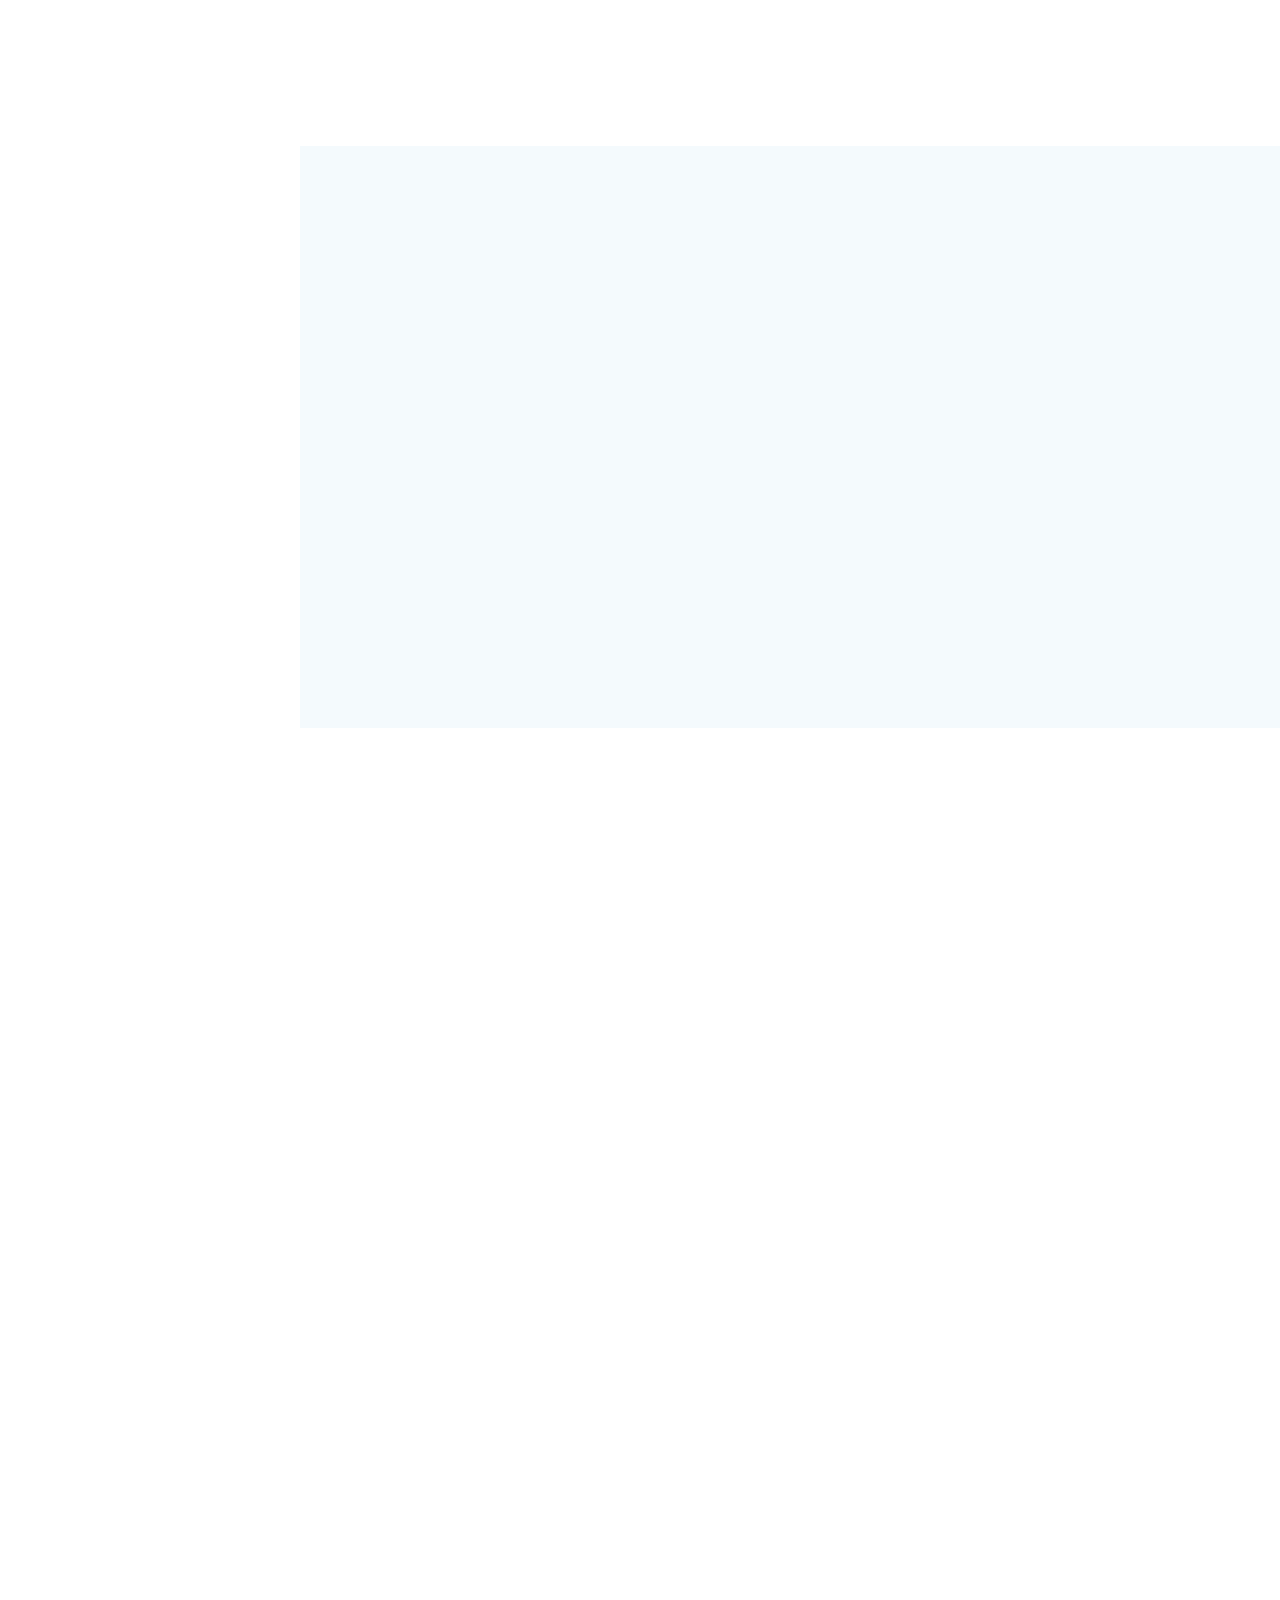
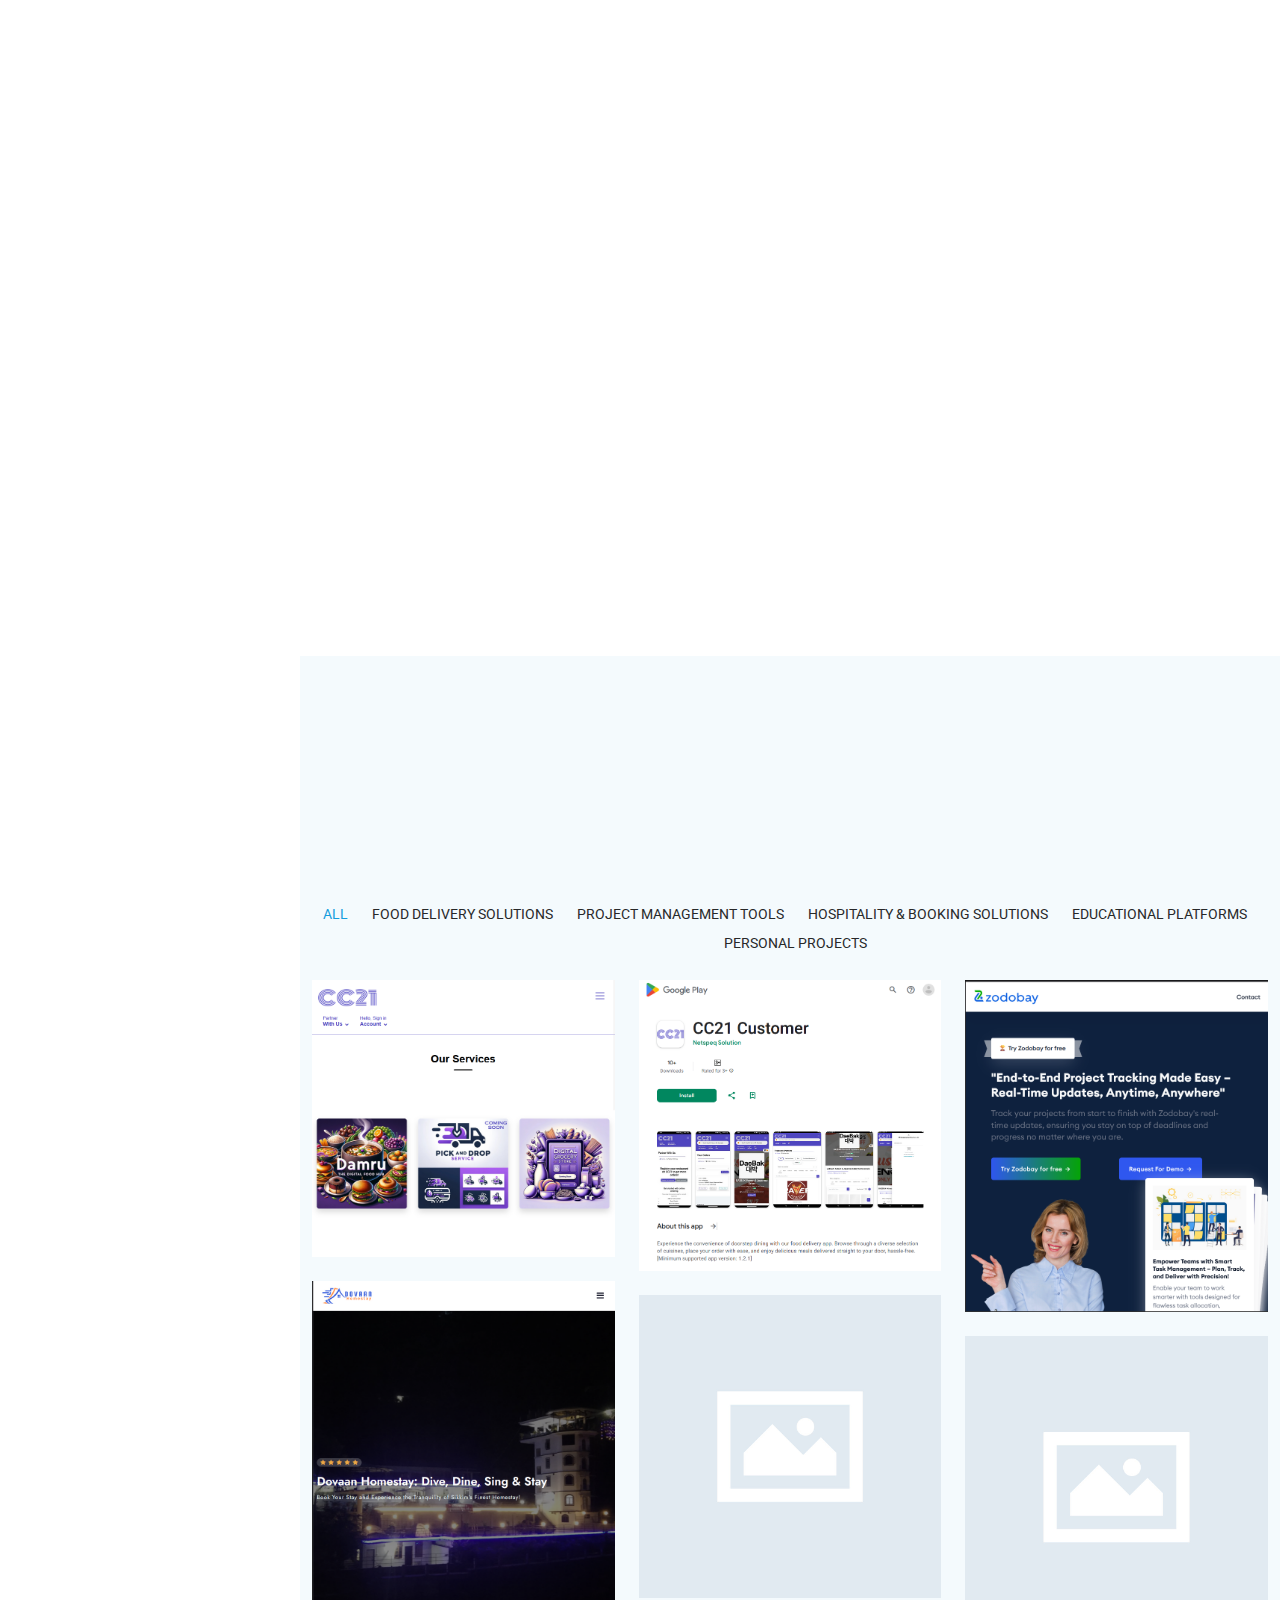
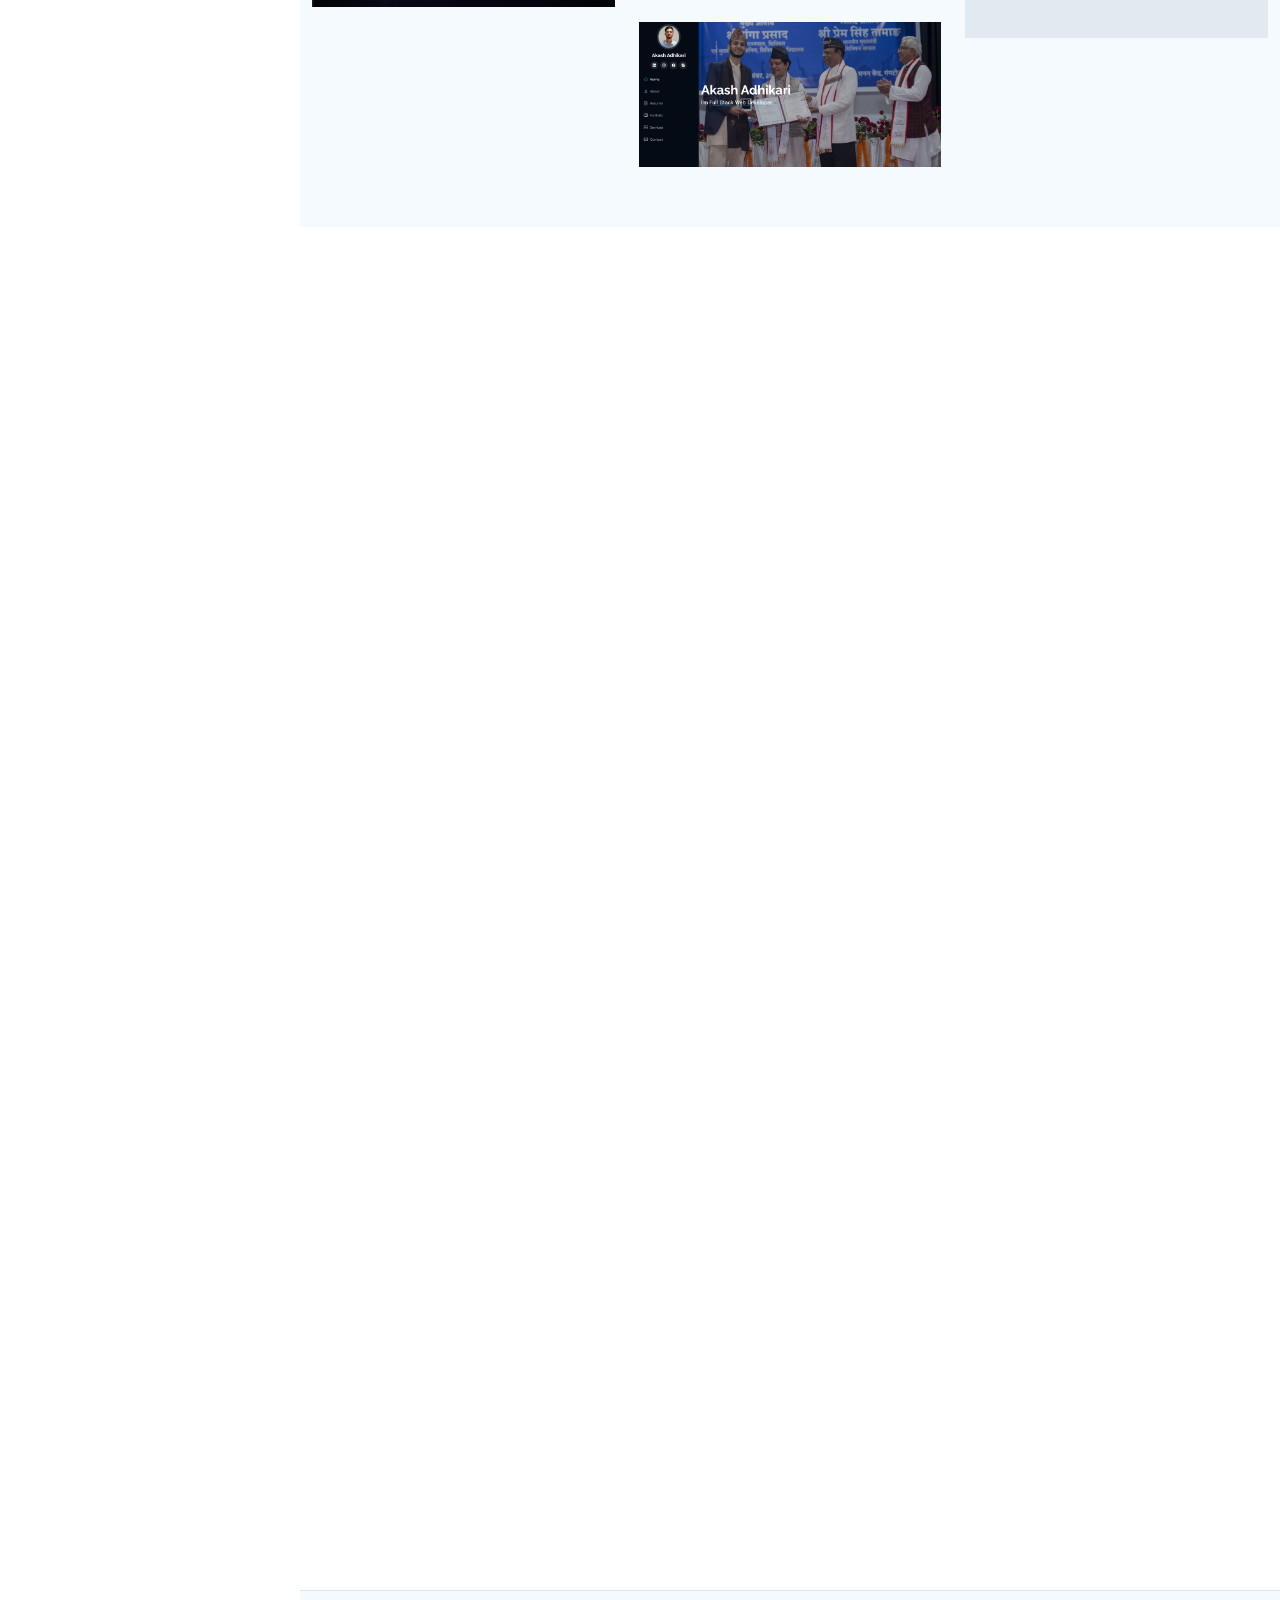
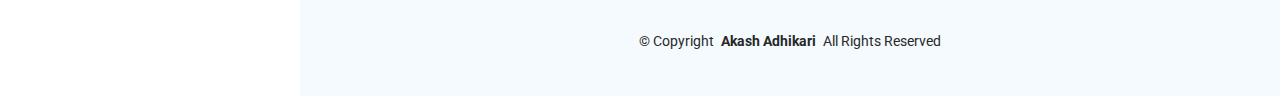
==== commit 43ad7e38: "updated new website link and resume drive link" ====
--- a/index.html
+++ b/index.html
@@ -208,7 +208,7 @@
                     </li>
                     <li>
                       <i class="bi bi-chevron-right"></i>
-                      <strong>Website:</strong> <span>www.example.com</span>
+                      <strong>Website:</strong> <span>akashadhikari0207.github.io/portfolio-website</span>
                     </li>
                     <li>
                       <i class="bi bi-chevron-right"></i>
@@ -236,7 +236,7 @@
               </div>
               <div class="py-3 d-flex align-items-center">
                 <a
-                  href="https://drive.google.com/file/d/1kExjX84RLFLxSNBEP1yTxOtrOAJVTfaa/view?usp=sharing"
+                  href="https://drive.google.com/file/d/1PNXkFEOyOQiq3rv1xF_p_rlmkoXSfjN-/view?usp=sharing"
                   class="btn-primary-theme me-2"
                   target="_blank"
                   >Download Resume</a
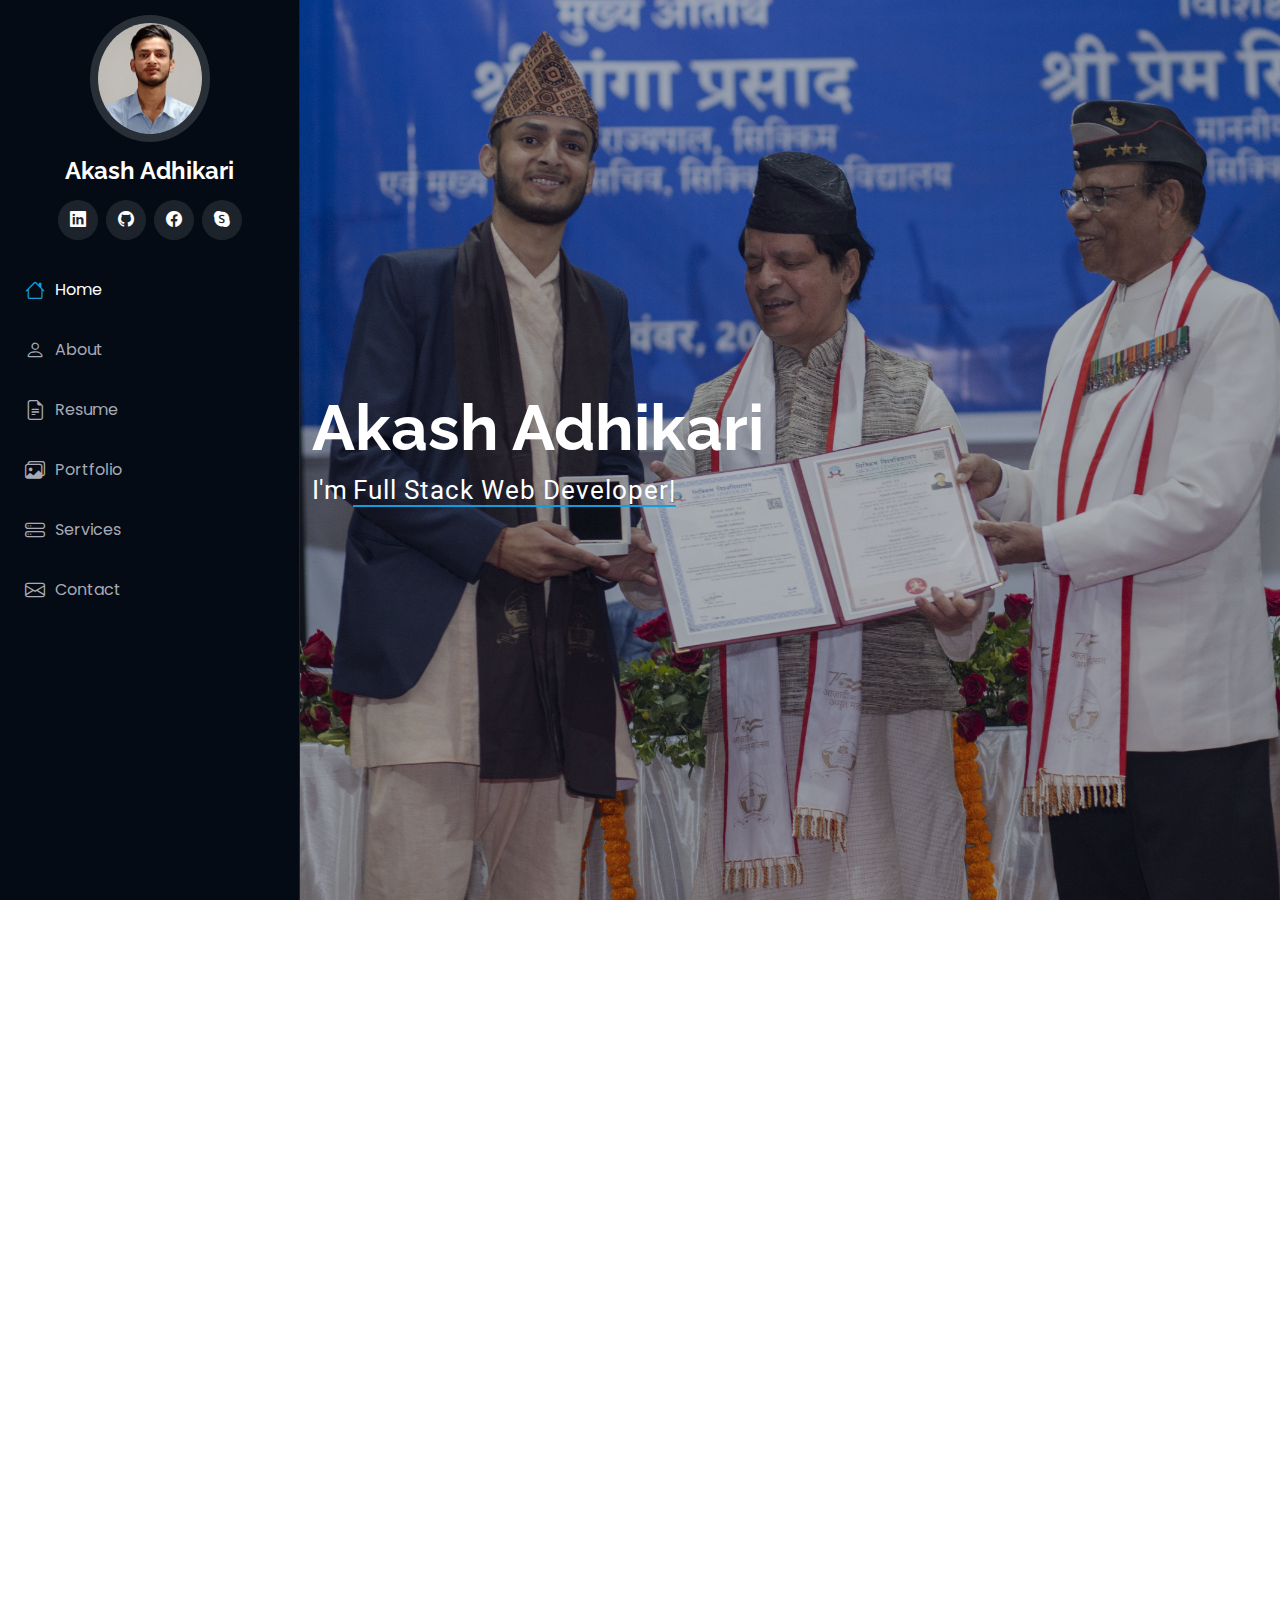
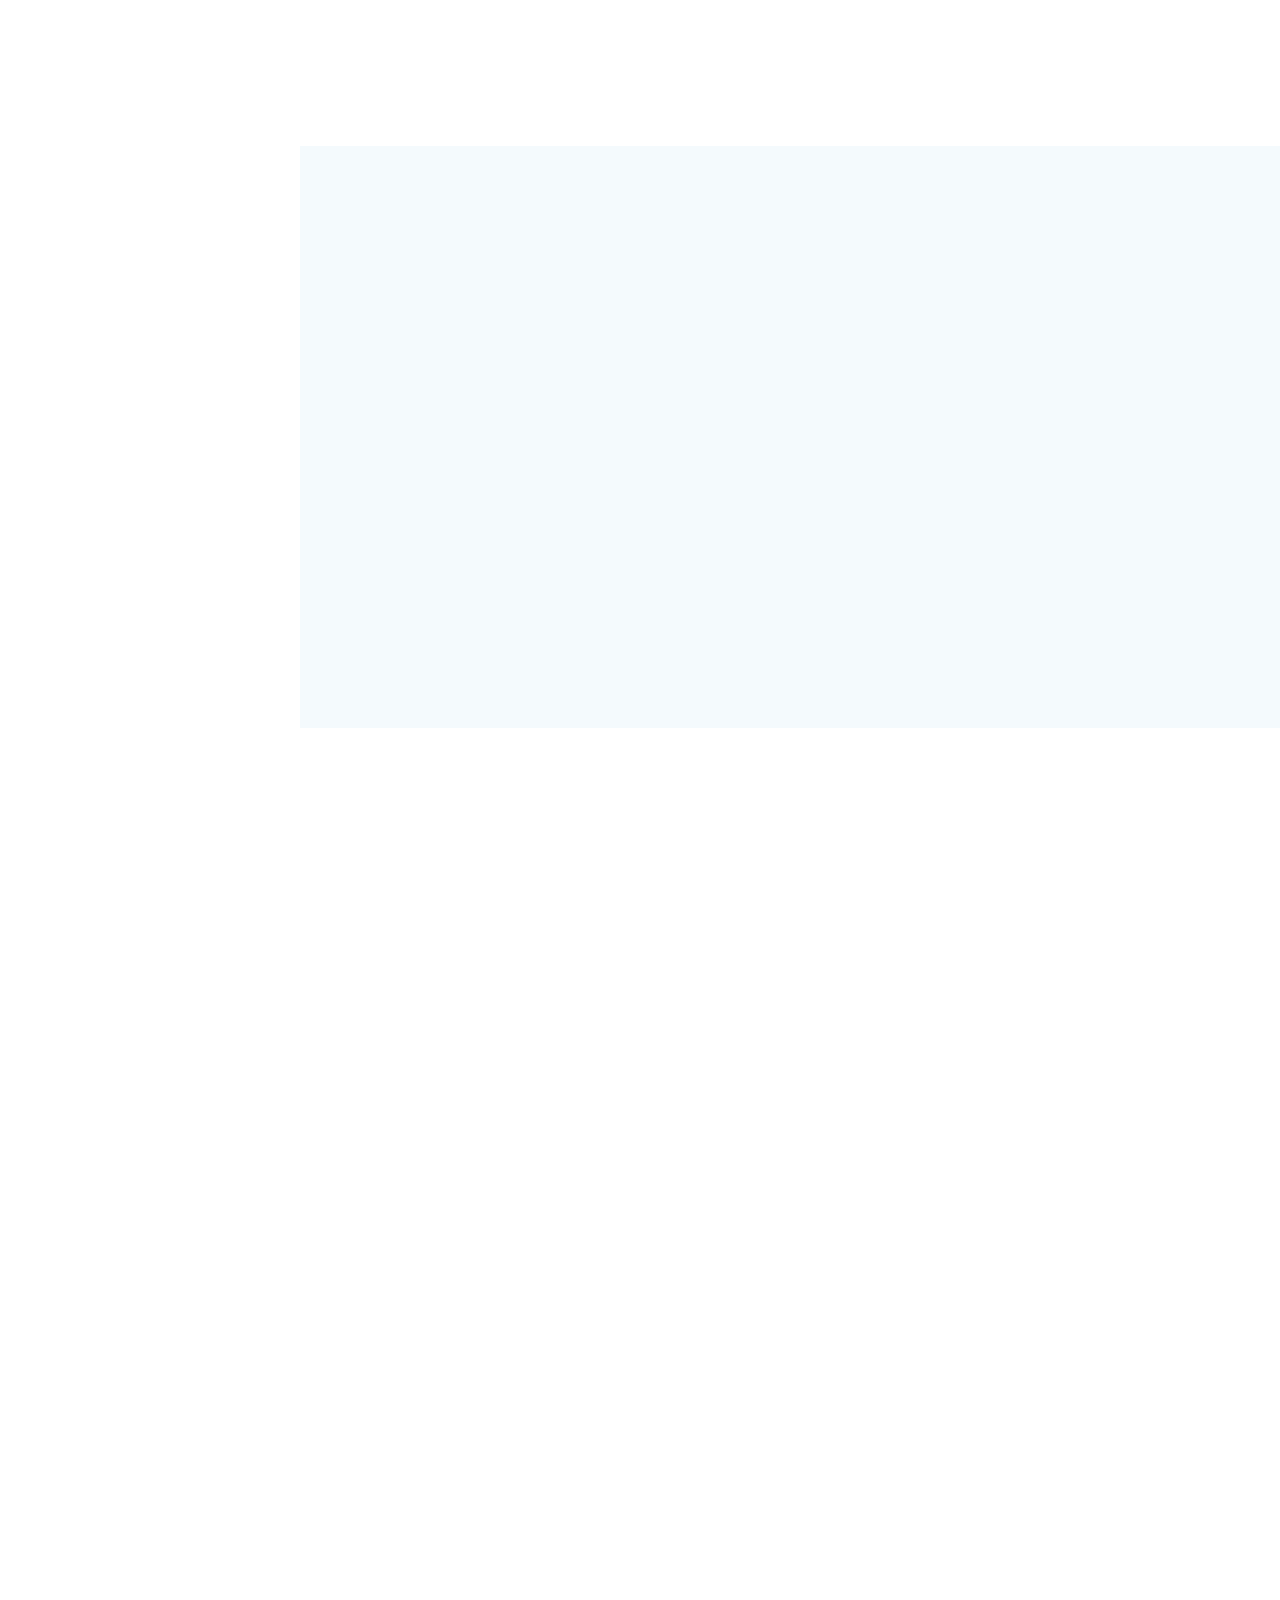
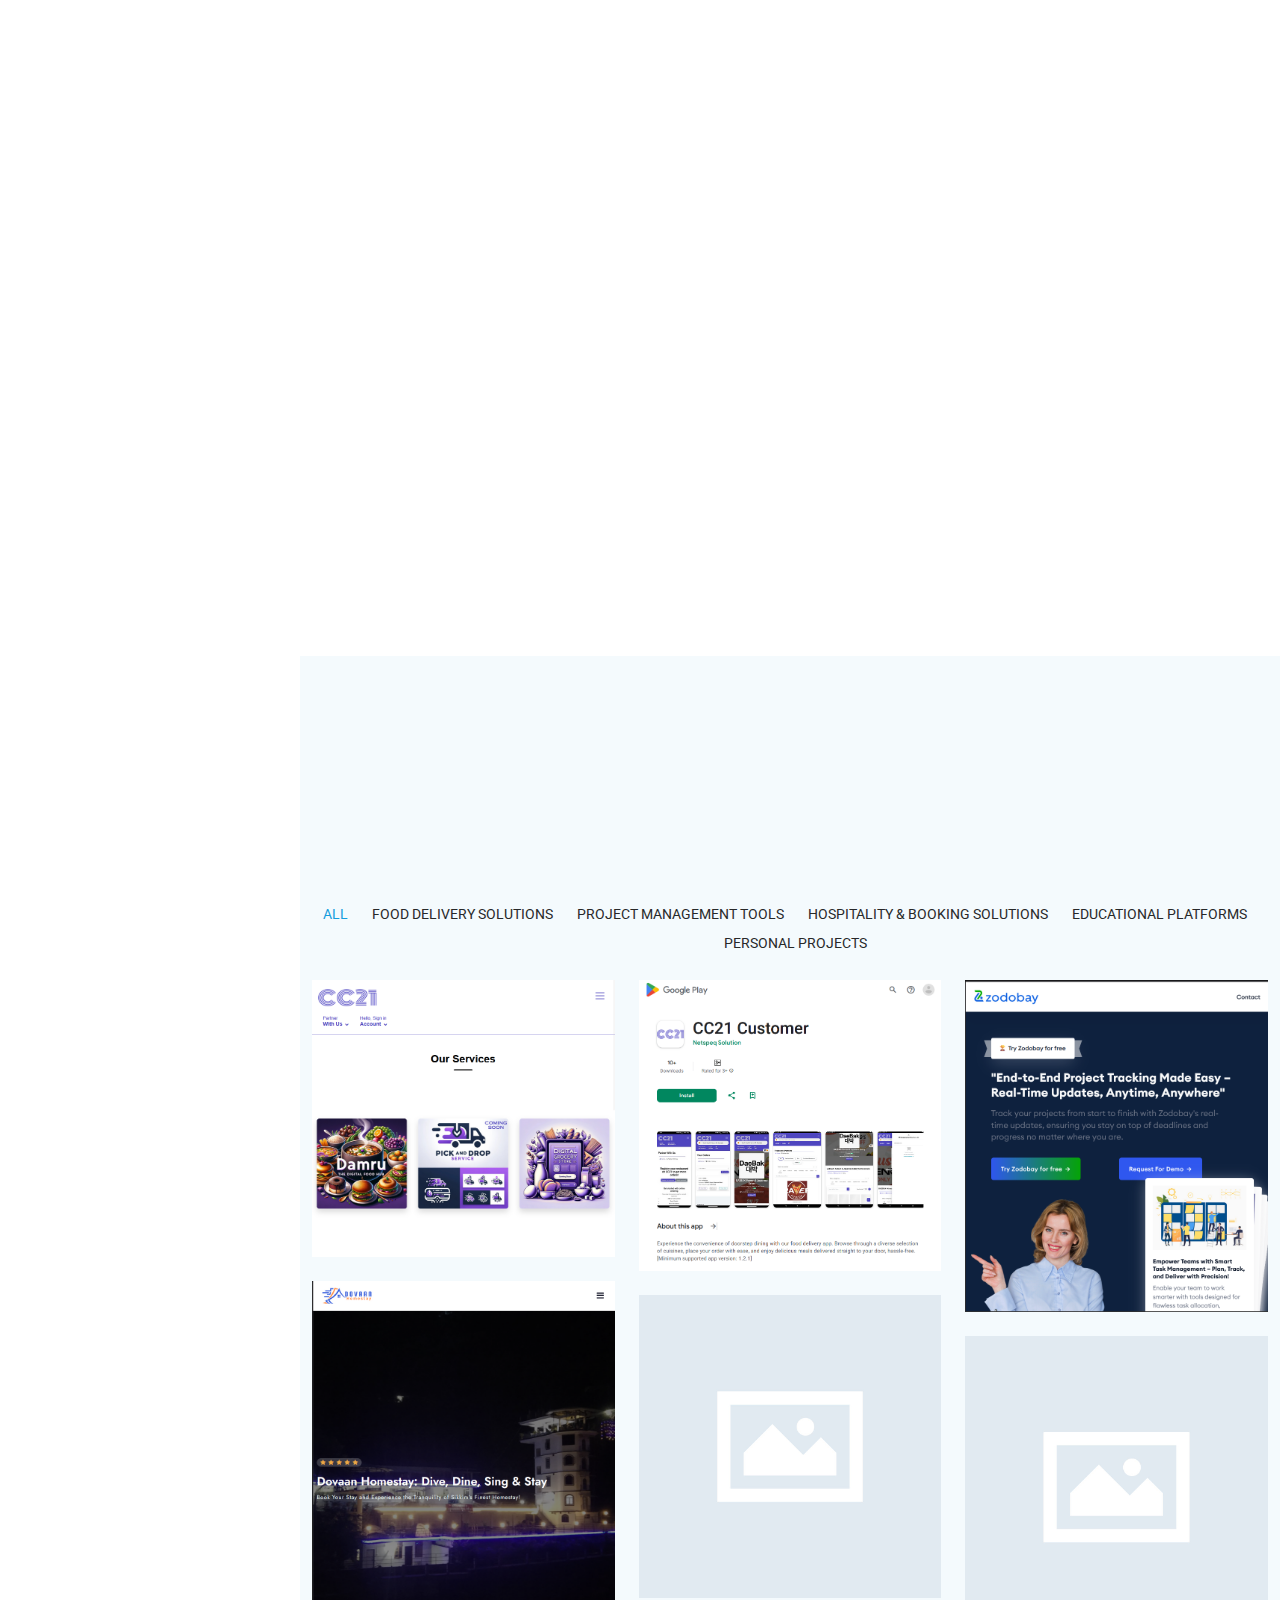
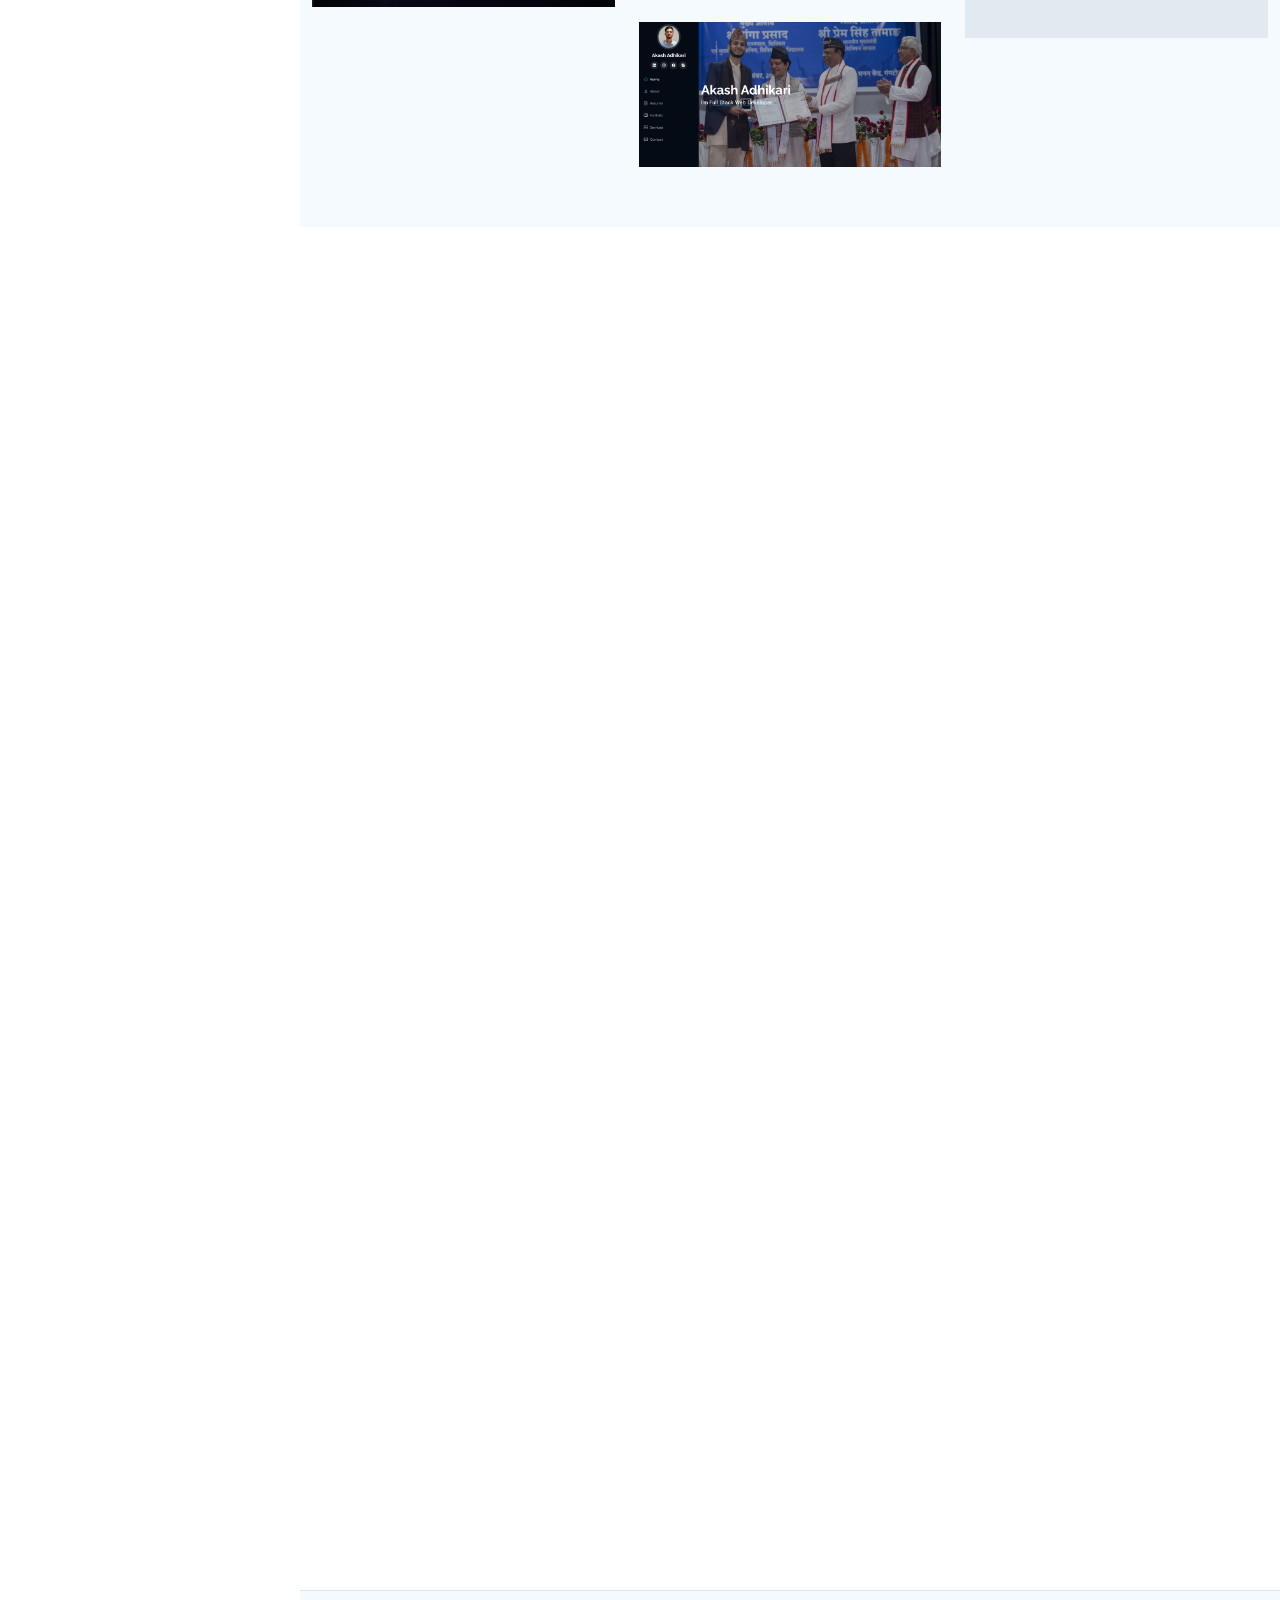
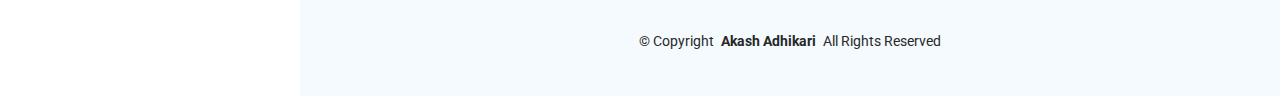
==== commit df321afb: "hero image responsive" ====
--- a/index.html
+++ b/index.html
@@ -84,7 +84,7 @@
         ></a>
         <a
           target="_blank"
-          href="https://www.facebook.com/thecoderakash"
+          href="https://www.facebook.com/akashadhikari0207"
           class="facebook"
           ><i class="bi bi-facebook"></i
         ></a>
@@ -99,30 +99,30 @@
       <nav id="navmenu" class="navmenu">
         <ul>
           <li>
-            <a href="/#hero" class="active"
+            <a href="#hero" class="active"
               ><i class="bi bi-house navicon"></i>Home</a
             >
           </li>
           <li>
-            <a href="/#about"><i class="bi bi-person navicon"></i> About</a>
+            <a href="#about"><i class="bi bi-person navicon"></i> About</a>
           </li>
           <li>
-            <a href="/#resume"
+            <a href="#resume"
               ><i class="bi bi-file-earmark-text navicon"></i> Resume</a
             >
           </li>
           <li>
-            <a href="/#portfolio"
+            <a href="#portfolio"
               ><i class="bi bi-images navicon"></i> Portfolio</a
             >
           </li>
           <li>
-            <a href="/#services"
+            <a href="#services"
               ><i class="bi bi-hdd-stack navicon"></i> Services</a
             >
           </li>
           <li>
-            <a href="/#contact"
+            <a href="#contact"
               ><i class="bi bi-envelope navicon"></i> Contact</a
             >
           </li>
@@ -132,9 +132,10 @@
 
     <main class="main">
       <!-- Hero Section -->
-      <section id="hero" class="hero section dark-background">
-        <img src="assets/img/hero-bg.jpg" alt="" data-aos="fade-in" class="" />
-
+      <section id="hero" class="hero section dark-background">              
+        <img src="assets/img/traditional-solo-akash.jpg" alt="" data-aos="fade-in" class="d-md-none" />
+        <img src="assets/img/hero-bg-small-screen.jpg" alt="" data-aos="fade-in" class="d-none d-md-block d-lg-none" />
+        <img src="assets/img/hero-bg.jpg" alt="" data-aos="fade-in" class="d-none d-lg-block" style="width: auto;"/>
         <div class="container" data-aos="fade-up" data-aos-delay="100">
           <h2>Akash Adhikari</h2>
           <p>
@@ -241,7 +242,7 @@
                   target="_blank"
                   >Download Resume</a
                 >
-                <a href="/#contact" class="btn-primary-theme-outline"
+                <a href="#contact" class="btn-primary-theme-outline"
                   >Contact Me</a
                 >
               </div>
@@ -521,11 +522,11 @@
               <!-- CC21 – Australian Food Delivery Platform -->
               <div class="col-lg-4 col-md-6 portfolio-item isotope-item filter-fds">
                 <div class="portfolio-content h-100">
-                  <img src="/assets/img/portfolio/cc21-1.png" class="img-fluid" alt="CC21 – Australian Food Delivery Platform" />
+                  <img src="assets/img/portfolio/cc21-1.png" class="img-fluid" alt="CC21 – Australian Food Delivery Platform" />
                   <div class="portfolio-info">
                     <h4>CC21 – Australian Food Delivery Platform</h4>
                     <p>A comprehensive online platform similar to Zomato, featuring robust order monitoring and rider broadcasting systems.</p>
-                    <a href="/assets/img/portfolio/cc21-1.png" title="CC21 – Australian Food Delivery Platform" data-gallery="portfolio-gallery-fds" class="glightbox preview-link">
+                    <a href="assets/img/portfolio/cc21-1.png" title="CC21 – Australian Food Delivery Platform" data-gallery="portfolio-gallery-fds" class="glightbox preview-link">
                       <i class="bi bi-zoom-in"></i>
                     </a>
                   </div>
@@ -535,11 +536,11 @@
               <!-- CC21 Customer Mobile App -->
               <div class="col-lg-4 col-md-6 portfolio-item isotope-item filter-fds">
                 <div class="portfolio-content h-100">
-                  <img src="/assets/img/portfolio/cc21_mobile-1.png" class="img-fluid" alt="CC21 Customer Mobile App" />
+                  <img src="assets/img/portfolio/cc21_mobile-1.png" class="img-fluid" alt="CC21 Customer Mobile App" />
                   <div class="portfolio-info">
                     <h4>CC21 Customer Mobile App</h4>
                     <p>A dedicated mobile application that enhances the customer ordering experience with intuitive navigation and real-time updates.</p>
-                    <a href="/assets/img/portfolio/cc21_mobile-1.png" title="CC21 Customer Mobile App" data-gallery="portfolio-gallery-fds" class="glightbox preview-link">
+                    <a href="assets/img/portfolio/cc21_mobile-1.png" title="CC21 Customer Mobile App" data-gallery="portfolio-gallery-fds" class="glightbox preview-link">
                       <i class="bi bi-zoom-in"></i>
                     </a>
                   </div>
@@ -549,11 +550,11 @@
               <!-- Zodobay – Project Management Platform -->
               <div class="col-lg-4 col-md-6 portfolio-item isotope-item filter-pmt">
                 <div class="portfolio-content h-100">
-                  <img src="/assets/img/portfolio/zodobay-1.png" class="img-fluid" alt="Zodobay – Project Management Platform" />
+                  <img src="assets/img/portfolio/zodobay-1.png" class="img-fluid" alt="Zodobay – Project Management Platform" />
                   <div class="portfolio-info">
                     <h4>Zodobay – Project Management Platform</h4>
                     <p>An in-house tool designed for subscription-based project management, streamlining user account monitoring and subscription tracking.</p>
-                    <a href="/assets/img/portfolio/zodobay-1.png" title="Zodobay – Project Management Platform" data-gallery="portfolio-gallery-pmt" class="glightbox preview-link">
+                    <a href="assets/img/portfolio/zodobay-1.png" title="Zodobay – Project Management Platform" data-gallery="portfolio-gallery-pmt" class="glightbox preview-link">
                       <i class="bi bi-zoom-in"></i>
                     </a>
                   </div>
@@ -563,11 +564,11 @@
               <!-- dovaanhomestay.com -->
               <div class="col-lg-4 col-md-6 portfolio-item isotope-item filter-hbs">
                 <div class="portfolio-content h-100">
-                  <img src="/assets/img/portfolio/dovaan-1.png" class="img-fluid" alt="dovaanhomestay.com" />
+                  <img src="assets/img/portfolio/dovaan-1.png" class="img-fluid" alt="dovaanhomestay.com" />
                   <div class="portfolio-info">
                     <h4>dovaanhomestay.com</h4>
                     <p>A dynamic hotel booking e-commerce website with secure payment integration and a responsive design.</p>
-                    <a href="/assets/img/portfolio/dovaan-1.png" title="dovaanhomestay.com" data-gallery="portfolio-gallery-hbs" class="glightbox preview-link">
+                    <a href="assets/img/portfolio/dovaan-1.png" title="dovaanhomestay.com" data-gallery="portfolio-gallery-hbs" class="glightbox preview-link">
                       <i class="bi bi-zoom-in"></i>
                     </a>
                   </div>
@@ -577,11 +578,11 @@
               <!-- rahaulhomestay.in -->
               <div class="col-lg-4 col-md-6 portfolio-item isotope-item filter-hbs">
                 <div class="portfolio-content h-100">
-                  <img src="/assets/img/placeholder-image.jpg" class="img-fluid" alt="rahaulhomestay.in" />
+                  <img src="assets/img/placeholder-image.jpg" class="img-fluid" alt="rahaulhomestay.in" />
                   <div class="portfolio-info">
                     <h4>rahaulhomestay.in</h4>
                     <p>A landing and booking site for Rahul Home Stay, featuring interactive booking forms and real-time availability.</p>
-                    <a href="/assets/img/placeholder-image.jpg" title="rahaulhomestay.in" data-gallery="portfolio-gallery-hbs" class="glightbox preview-link">
+                    <a href="assets/img/placeholder-image.jpg" title="rahaulhomestay.in" data-gallery="portfolio-gallery-hbs" class="glightbox preview-link">
                       <i class="bi bi-zoom-in"></i>
                     </a>
                   </div>
@@ -591,11 +592,11 @@
               <!-- WCTC – Online Training Portal -->
               <div class="col-lg-4 col-md-6 portfolio-item isotope-item filter-ep">
                 <div class="portfolio-content h-100">
-                  <img src="/assets/img/placeholder-image.jpg" class="img-fluid" alt="WCTC – Online Training Portal" />
+                  <img src="assets/img/placeholder-image.jpg" class="img-fluid" alt="WCTC – Online Training Portal" />
                   <div class="portfolio-info">
                     <h4>WCTC – Online Training Portal</h4>
                     <p>A web-based training and certification platform for students and professionals.</p>
-                    <a href="/assets/img/placeholder-image.jpg" title="WCTC – Online Training Portal" data-gallery="portfolio-gallery-ep" class="glightbox preview-link">
+                    <a href="assets/img/placeholder-image.jpg" title="WCTC – Online Training Portal" data-gallery="portfolio-gallery-ep" class="glightbox preview-link">
                       <i class="bi bi-zoom-in"></i>
                     </a>
                   </div>
@@ -605,11 +606,11 @@
               <!-- •	Portfolio Website -->
               <div class="col-lg-4 col-md-6 portfolio-item isotope-item filter-pp">
                 <div class="portfolio-content h-100">
-                  <img src="/assets/img/portfolio/personal-1.png" class="img-fluid" alt="My Portfolio Website" />
+                  <img src="assets/img/portfolio/personal-1.png" class="img-fluid" alt="My Portfolio Website" />
                   <div class="portfolio-info">
                     <h4>My Portfolio Website</h4>
                     <p>My personal digital showcase that highlights my skills, projects, and professional journey through an engaging, responsive design.</p>
-                    <a href="/assets/img/portfolio/personal-1.png" title="My Portfolio Website" data-gallery="portfolio-gallery-pp" class="glightbox preview-link">
+                    <a href="assets/img/portfolio/personal-1.png" title="My Portfolio Website" data-gallery="portfolio-gallery-pp" class="glightbox preview-link">
                       <i class="bi bi-zoom-in"></i>
                     </a>
                   </div>
@@ -852,9 +853,9 @@
                     <h3>Facebook</h3>
                     <p>
                       <a
-                        href="https://www.facebook.com/thecoderakash"
+                        href="https://www.facebook.com/akashadhikari0207"
                         target="_blank"
-                        >https://www.facebook.com/thecoderakash</a
+                        >https://www.facebook.com/akashadhikari0207</a
                       >
                     </p>
                   </div>
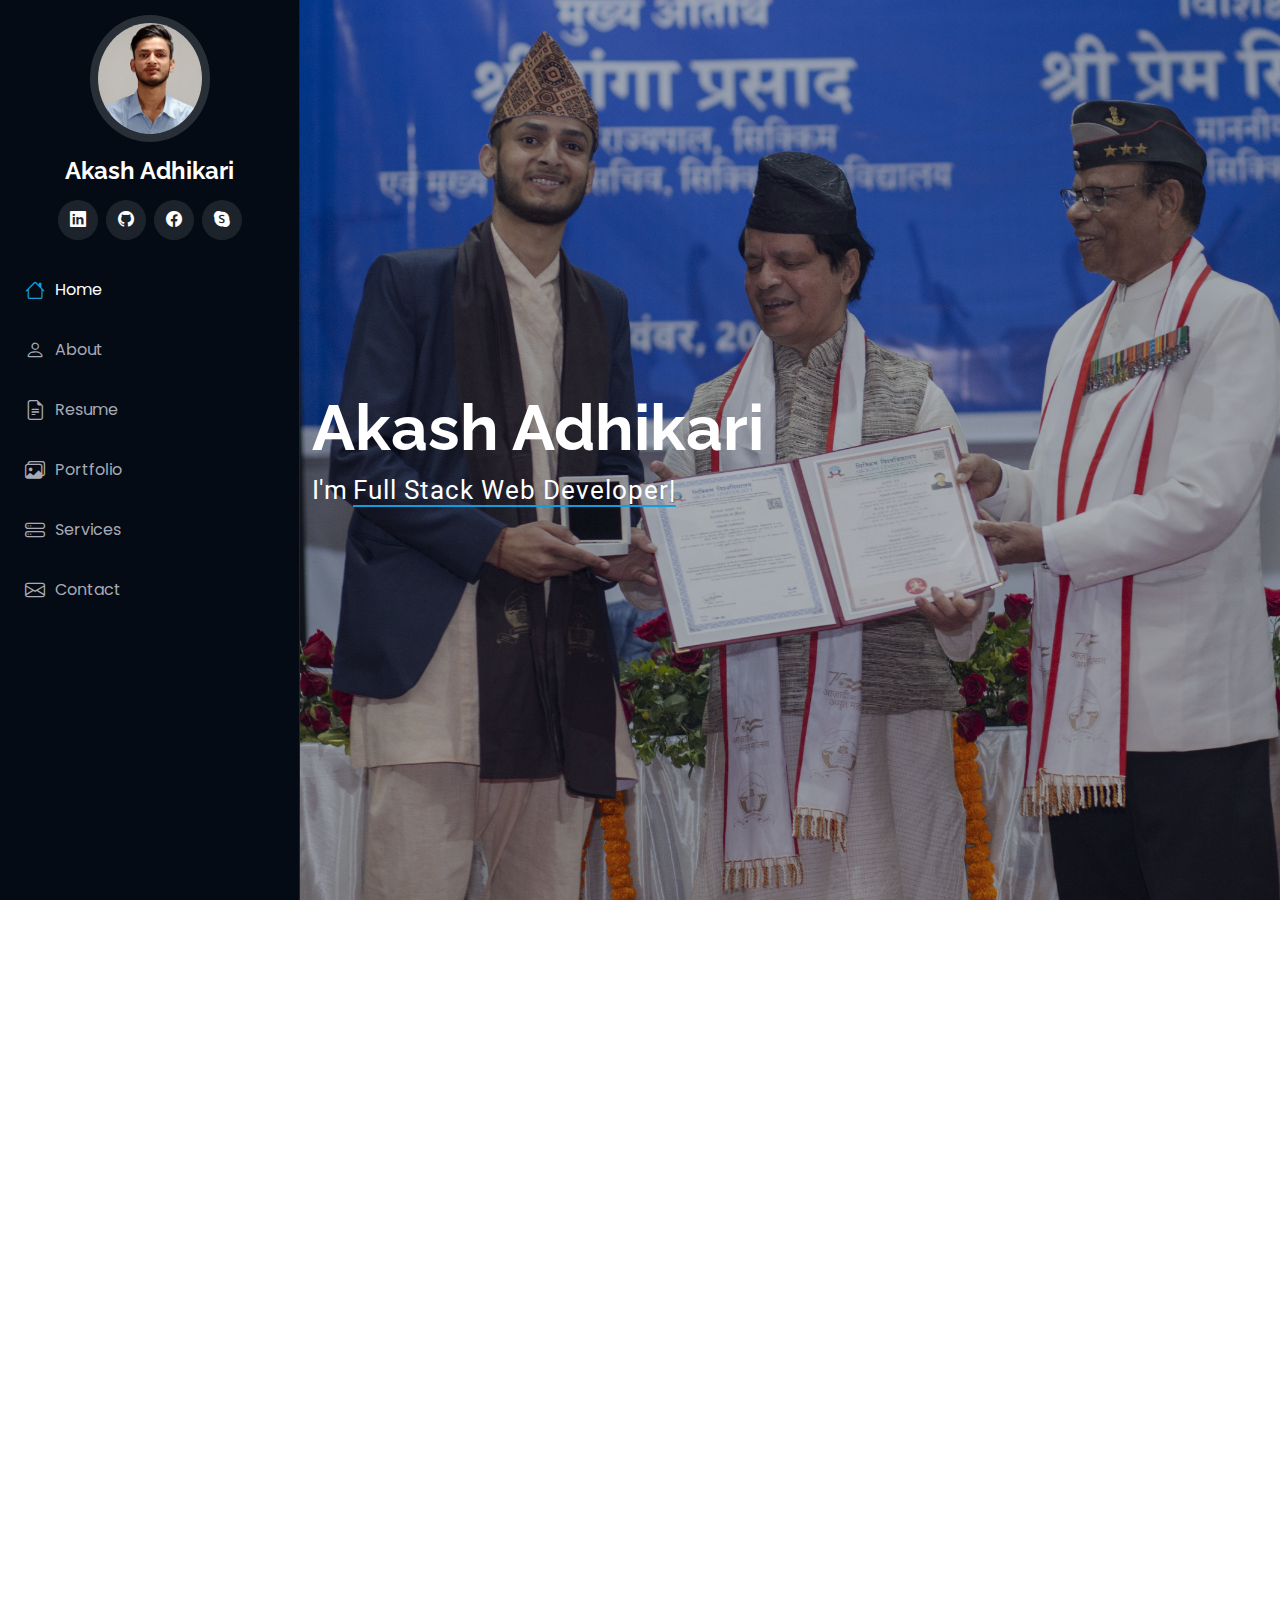
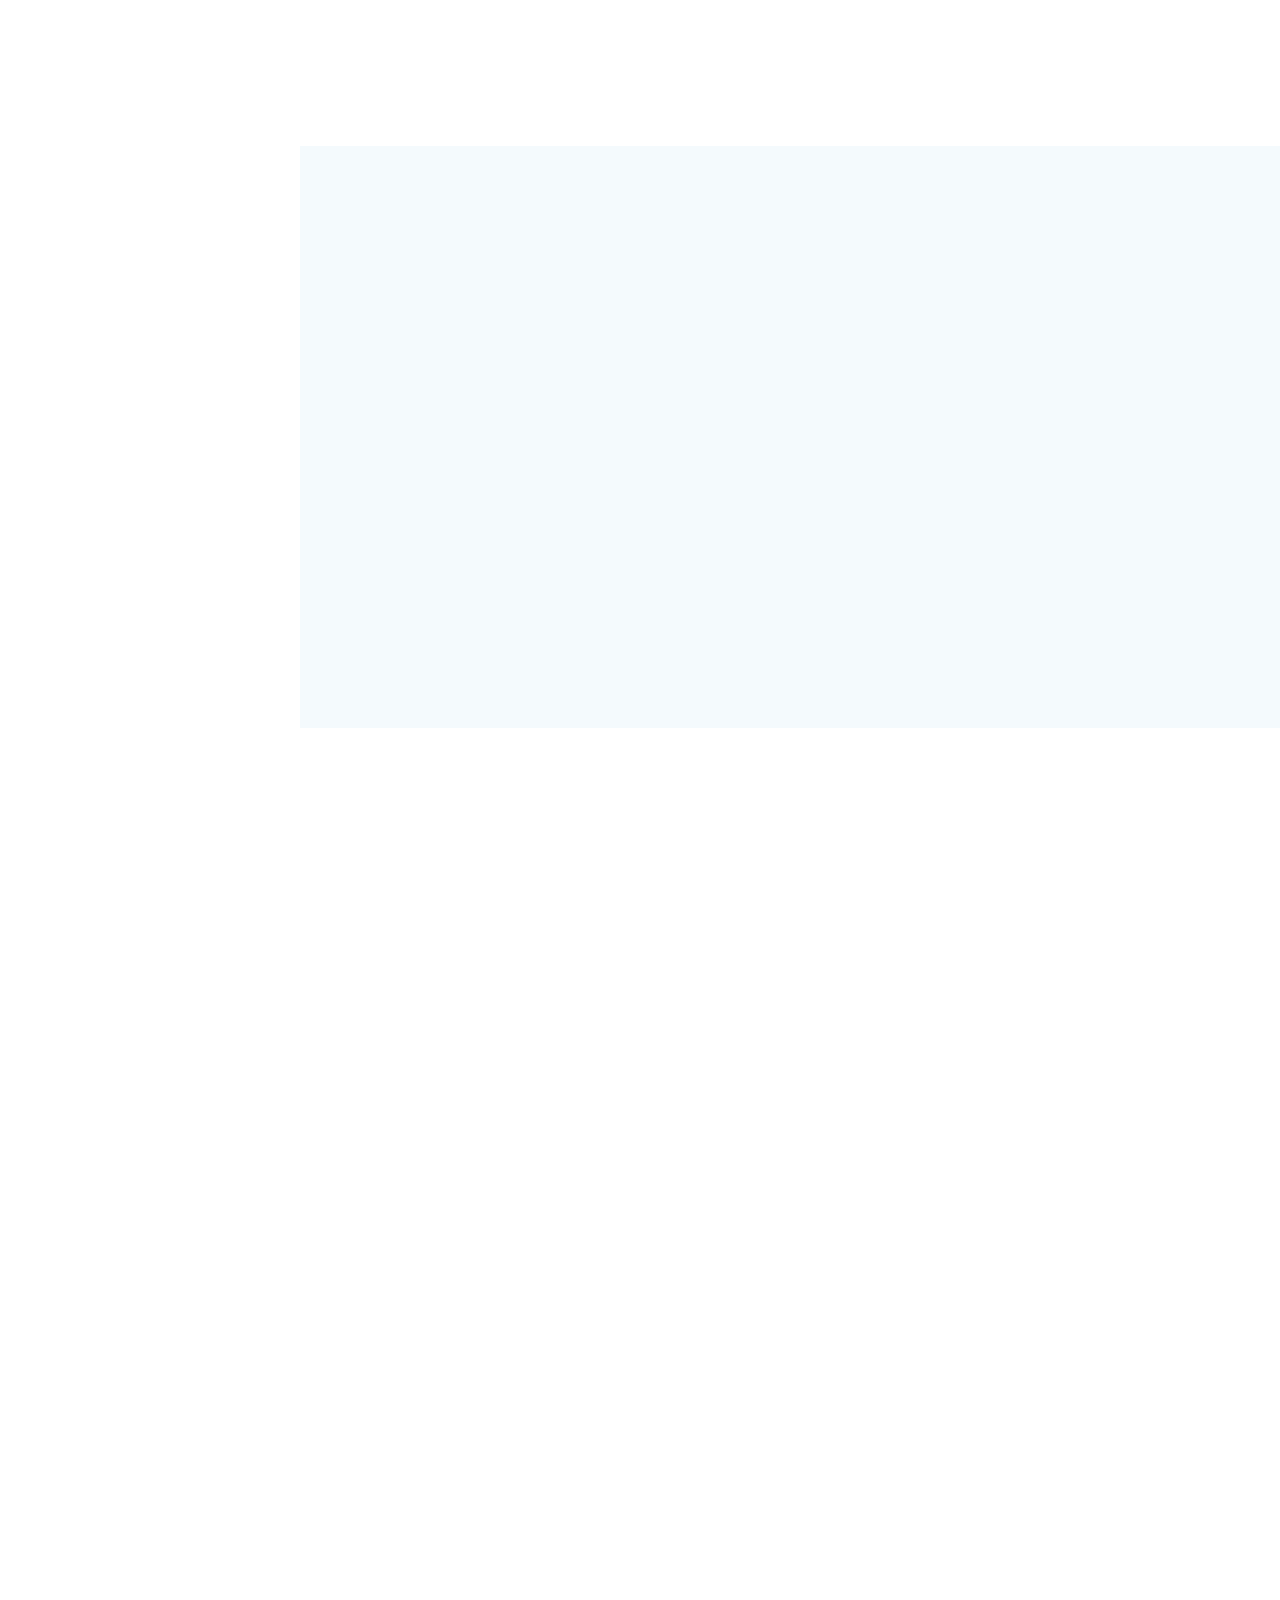
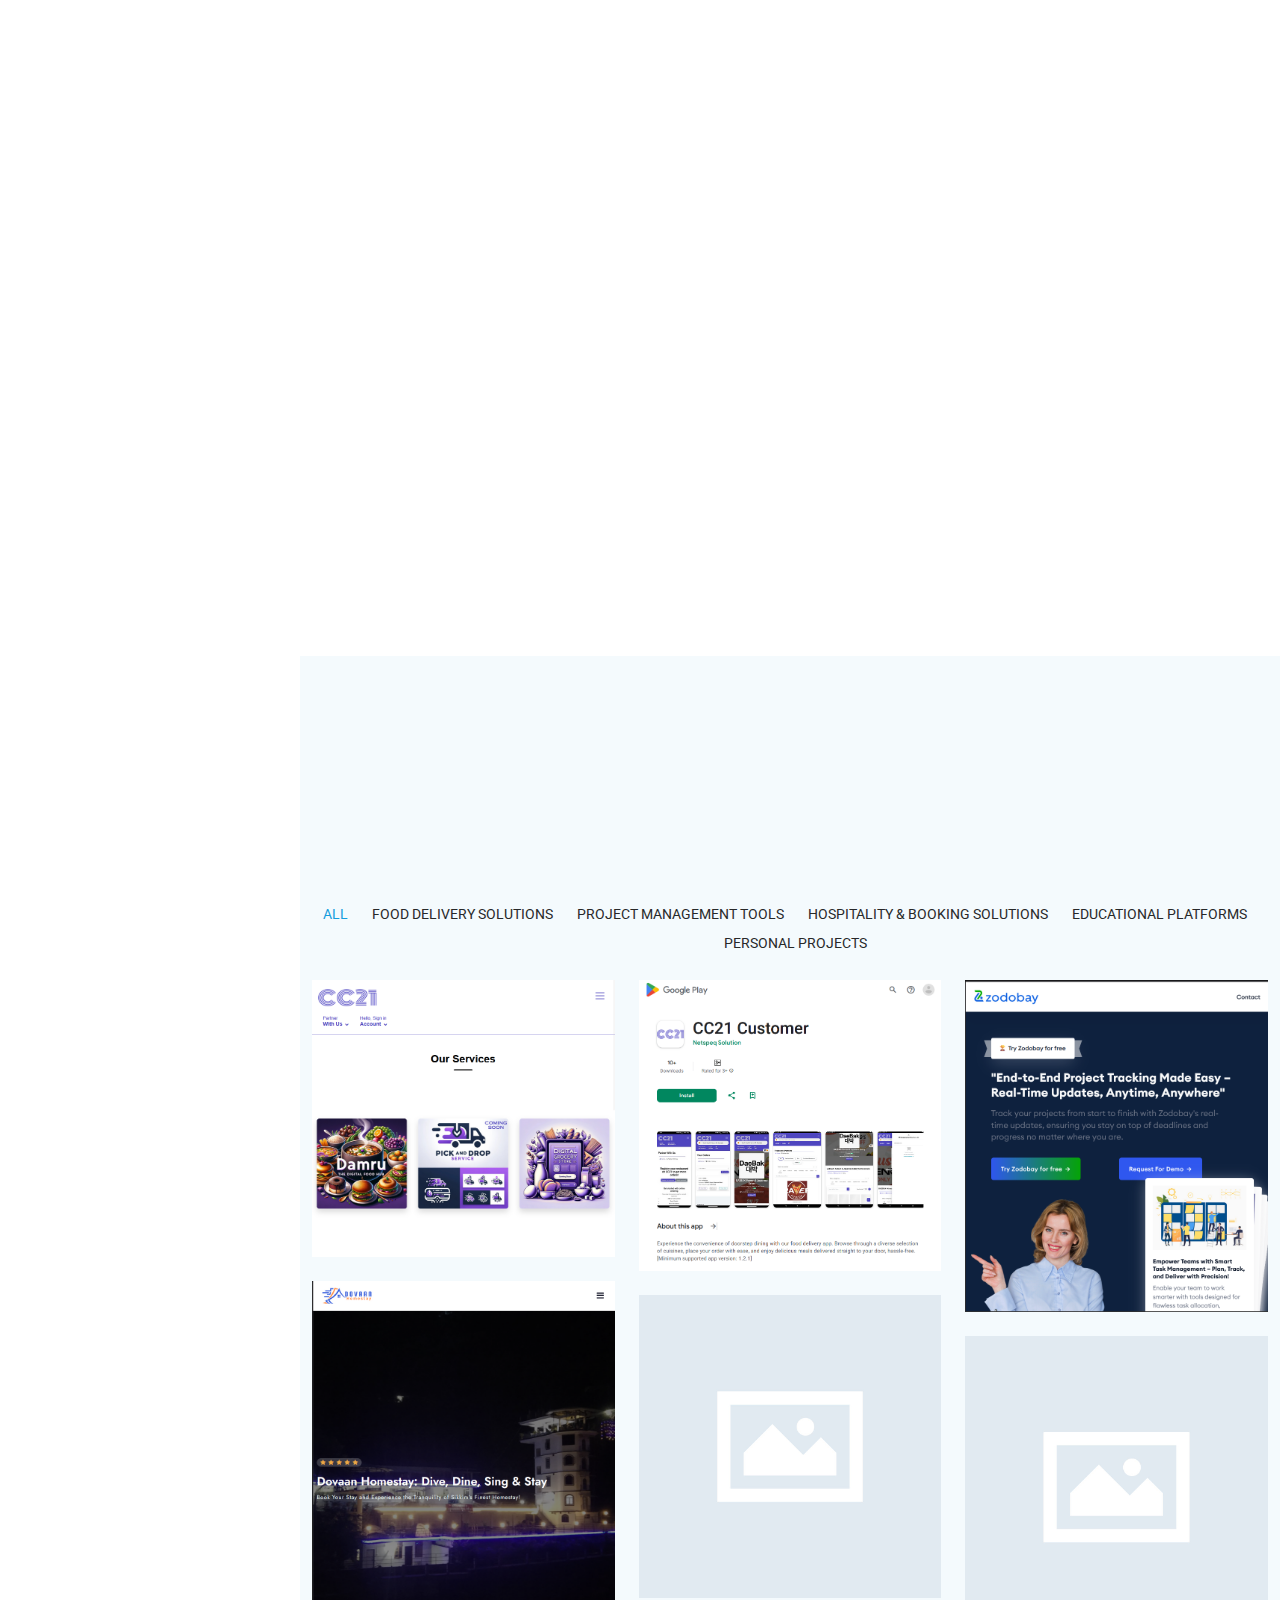
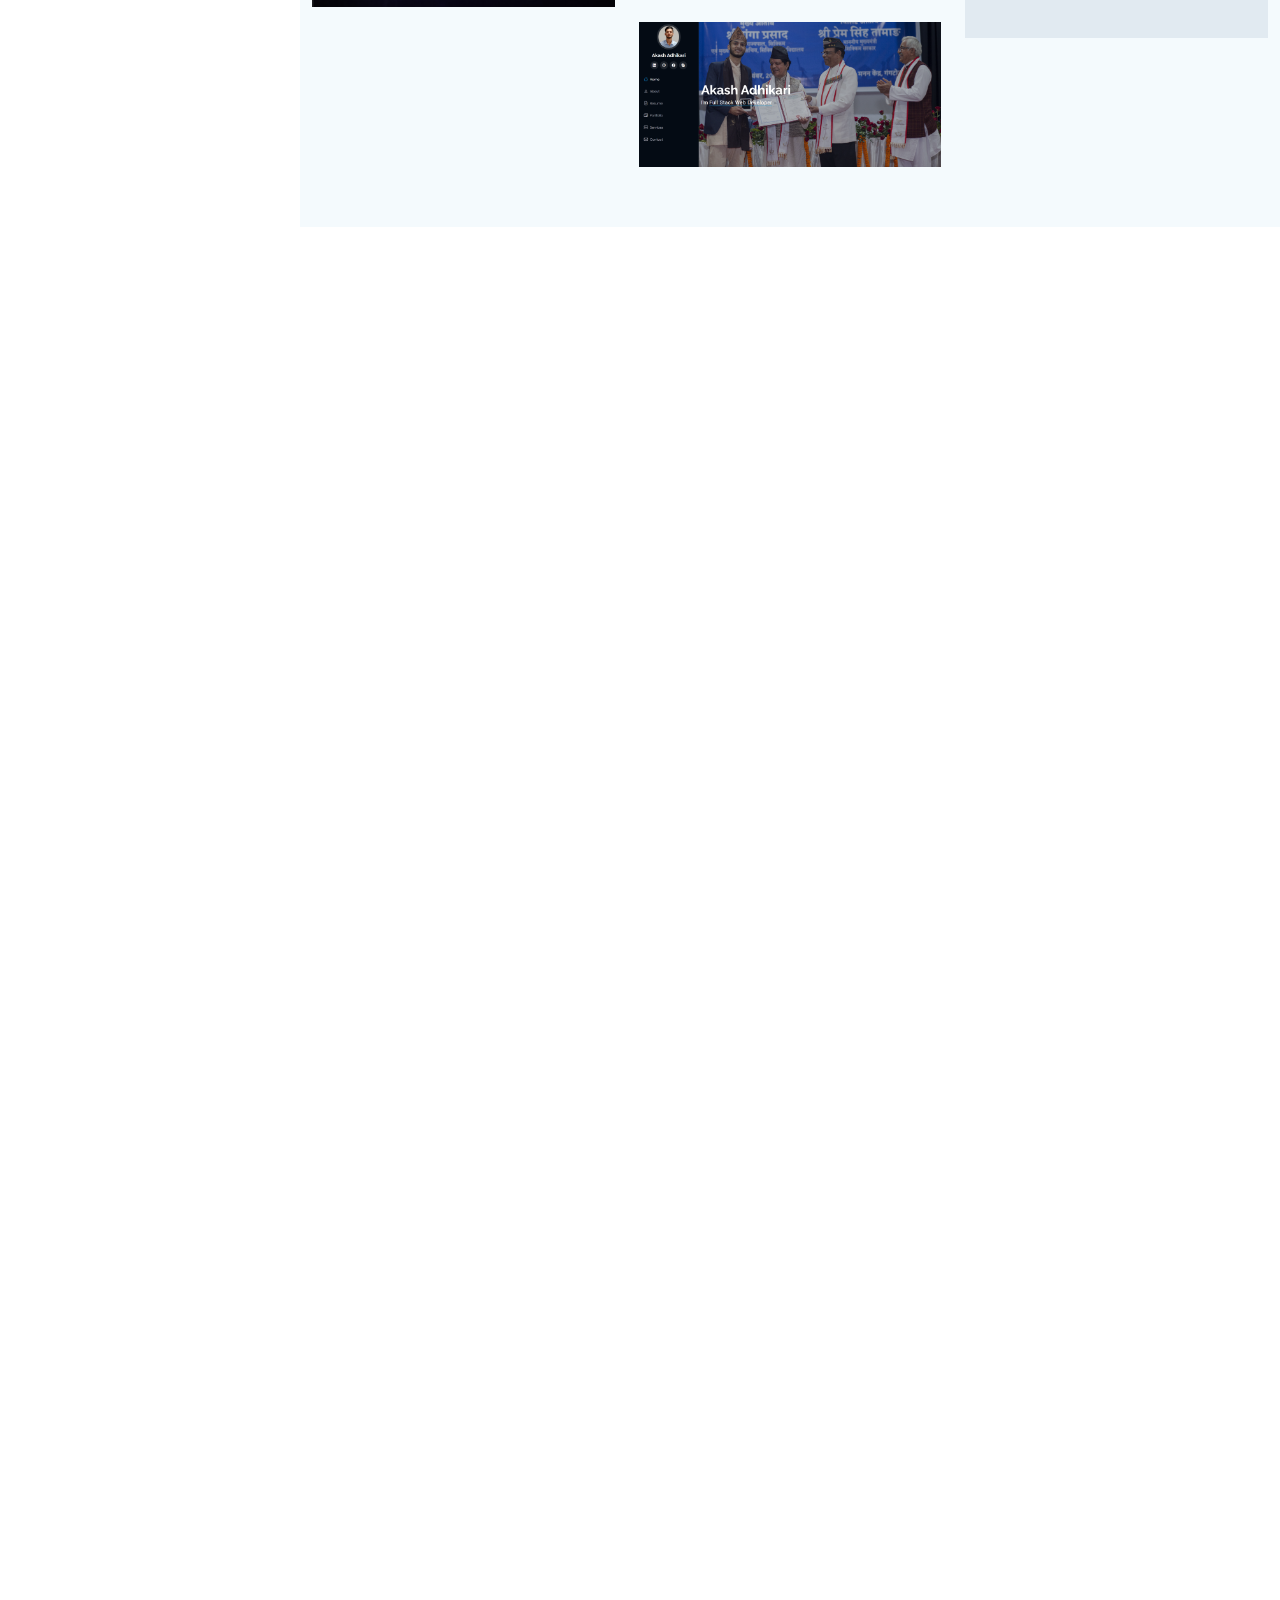
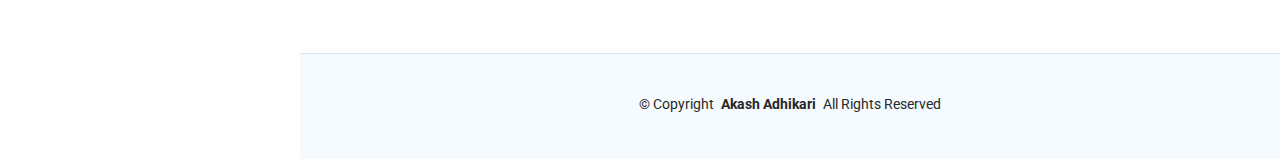
==== commit b41c6661: "contact card responsiveness" ====
--- a/index.html
+++ b/index.html
@@ -798,6 +798,7 @@
                       <a
                         href="mailto:akashadhikari0207@gmail.com"
                         target="_blank"
+                        style="display: inline-block;word-break: break-all;overflow-wrap: break-word;max-width: 100%;"
                         >akashadhikari0207@gmail.com</a
                       >
                     </p>
@@ -817,6 +818,7 @@
                       <a
                         href="https://www.linkedin.com/in/akashadhikari0207/"
                         target="_blank"
+                        style="display: inline-block;word-break: break-all;overflow-wrap: break-word;max-width: 100%;"
                         >https://www.linkedin.com/in/akashadhikari0207</a
                       >
                     </p>
@@ -836,6 +838,7 @@
                       <a
                         href="https://join.skype.com/invite/wG9nMq4GI3rU"
                         target="_blank"
+                        style="display: inline-block;word-break: break-all;overflow-wrap: break-word;max-width: 100%;"
                         >https://join.skype.com/invite/wG9nMq4GI3rU</a
                       >
                     </p>
@@ -855,6 +858,7 @@
                       <a
                         href="https://www.facebook.com/akashadhikari0207"
                         target="_blank"
+                        style="display: inline-block;word-break: break-all;overflow-wrap: break-word;max-width: 100%;"
                         >https://www.facebook.com/akashadhikari0207</a
                       >
                     </p>
